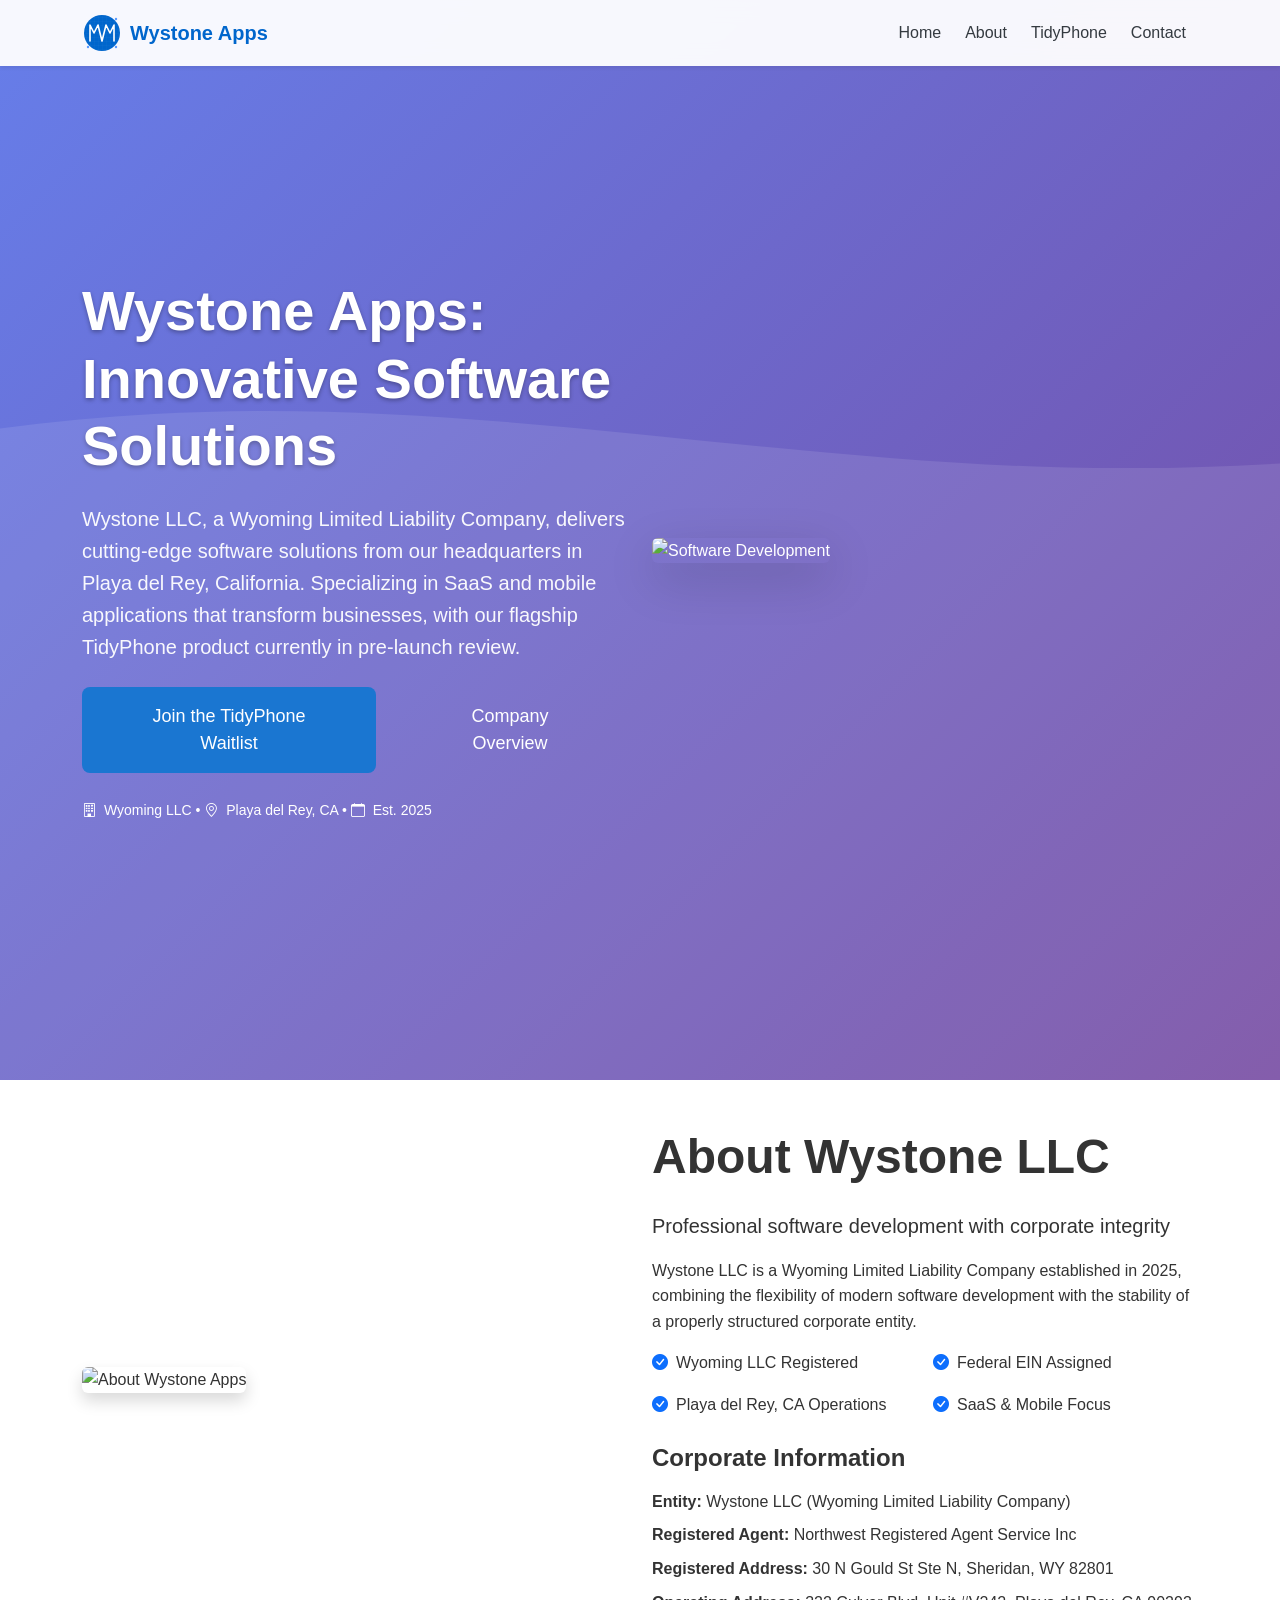
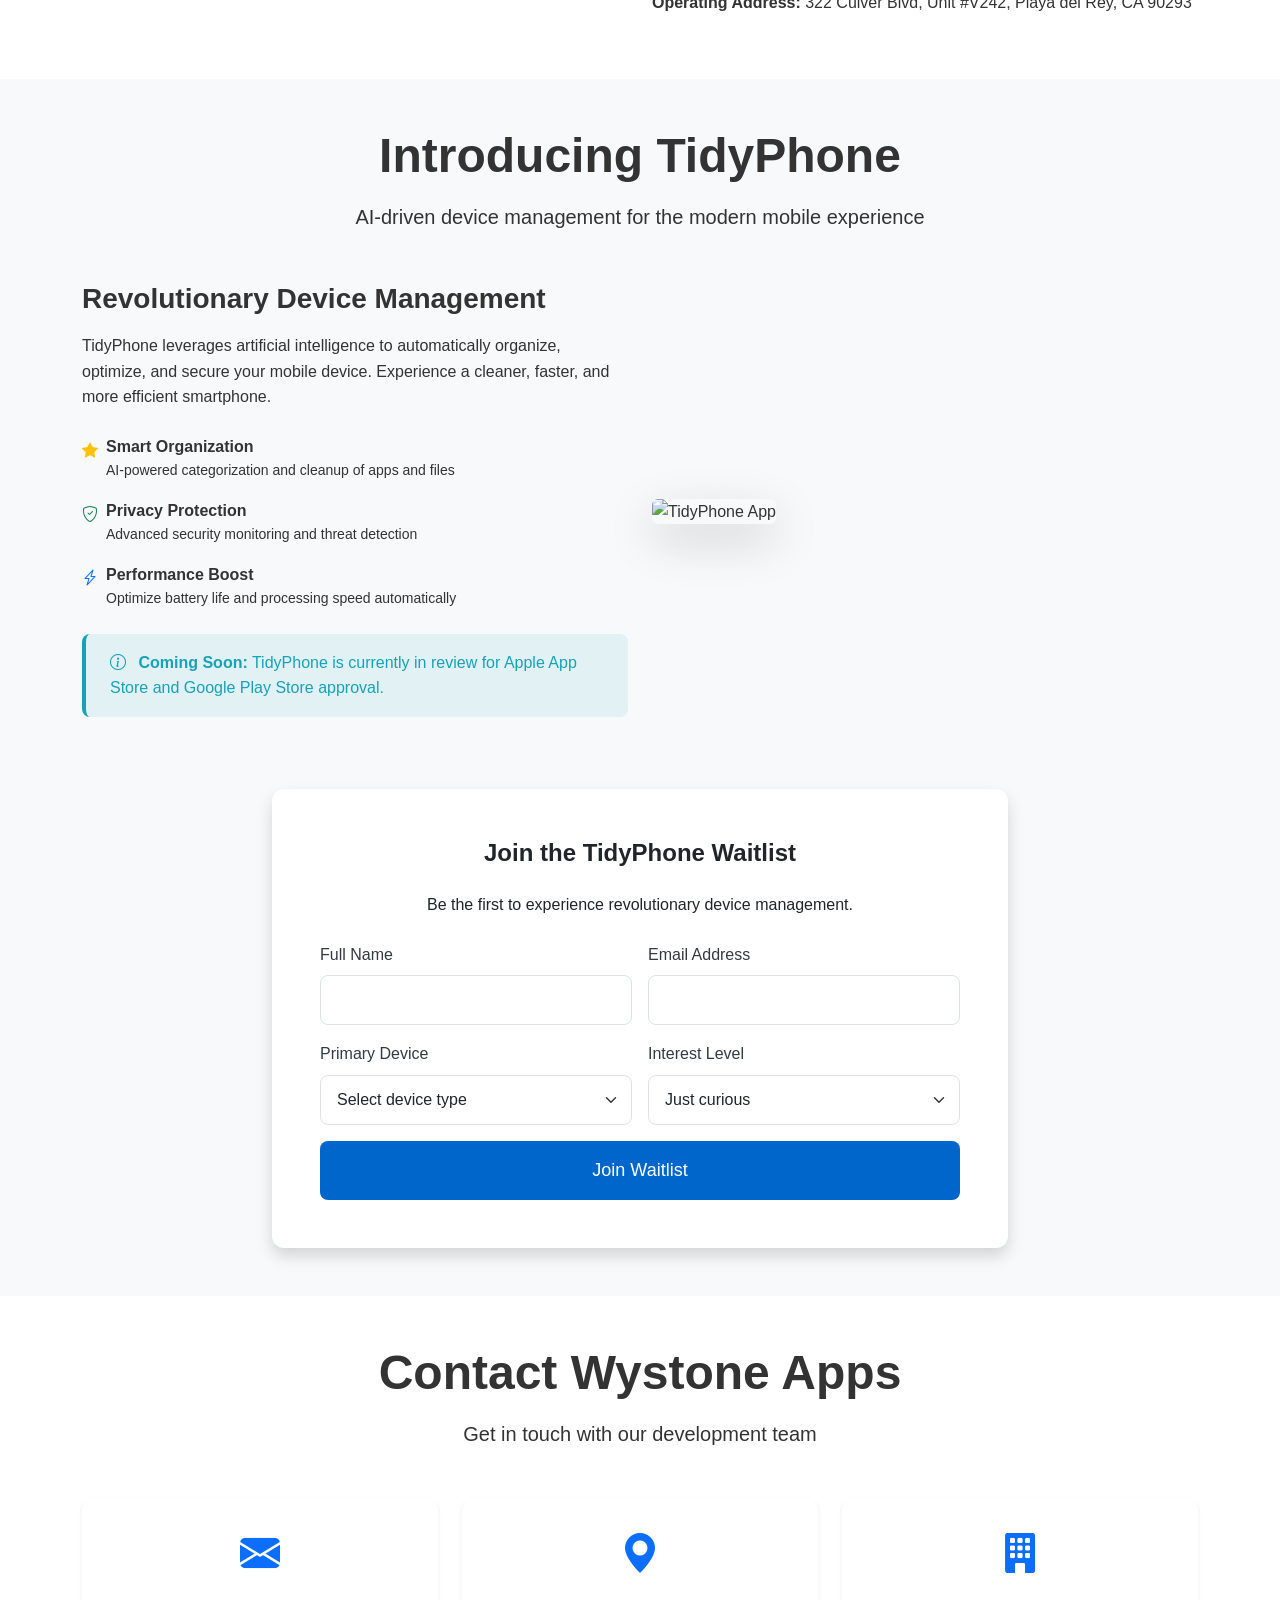
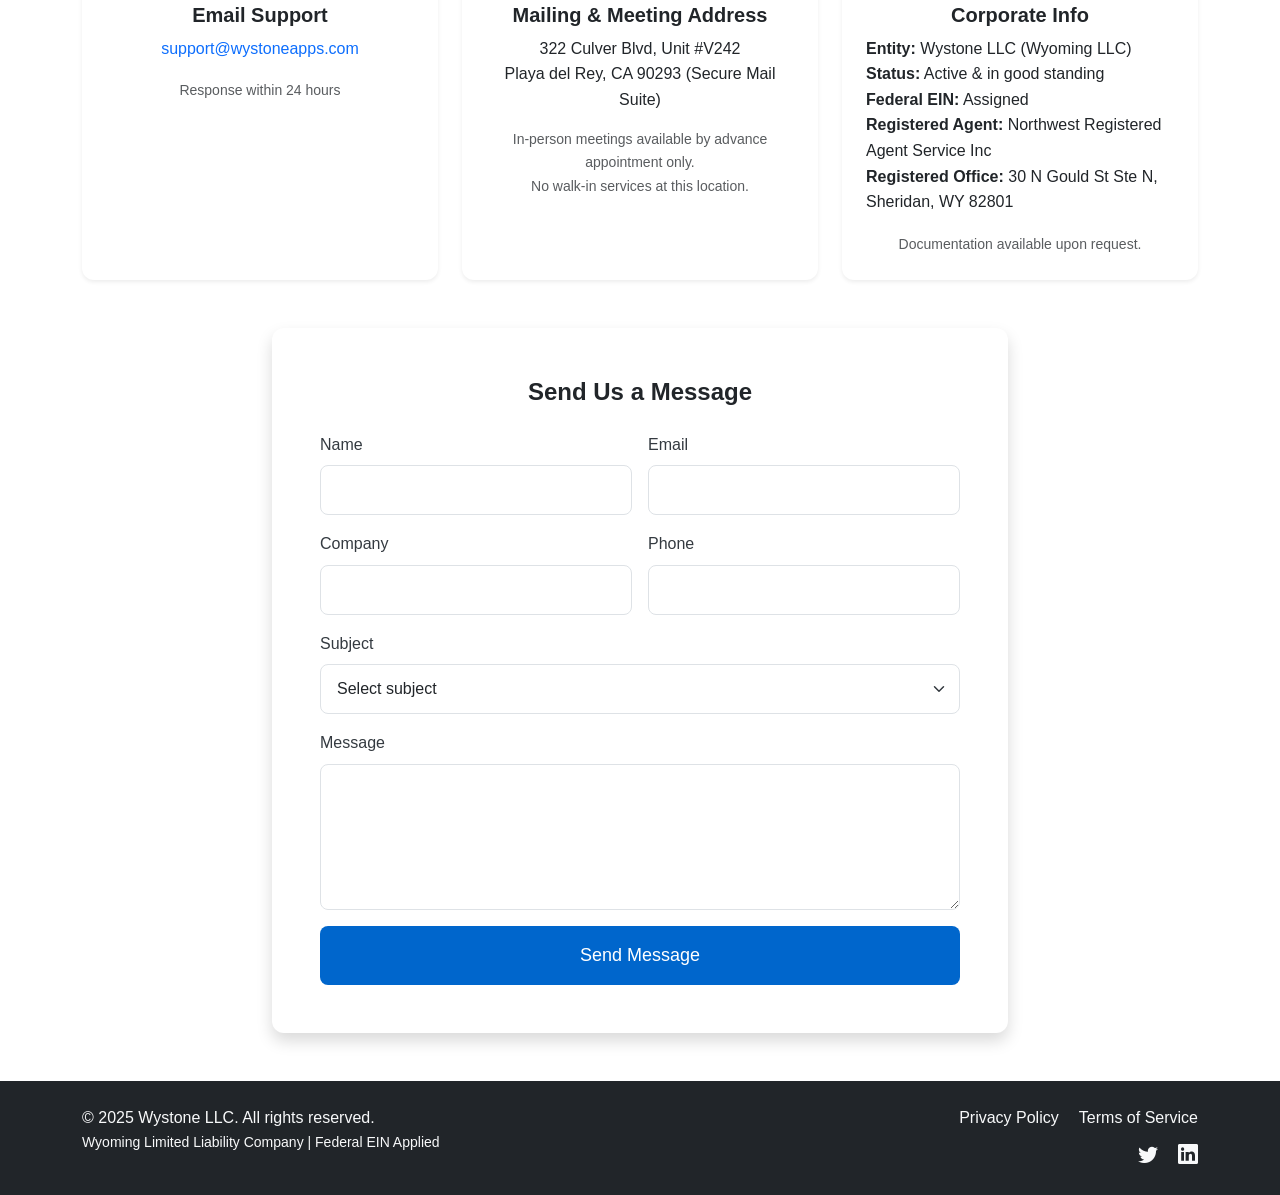
==== index.html @ 1844b66c "Wystone site + Stickly landing page" ====
<!DOCTYPE html>
<html lang="en">
<head>
    <meta charset="UTF-8">
    <meta name="viewport" content="width=device-width, initial-scale=1.0">
    <meta name="description" content="Wystone LLC - Innovative software solutions specializing in SaaS and mobile applications. Based in Playa del Rey, CA.">
    <meta name="keywords" content="app development, software solutions, SaaS, mobile applications, TidyPhone">
    <meta name="author" content="Wystone LLC">
    
    <!-- Open Graph / Facebook -->
    <meta property="og:type" content="website">
    <meta property="og:url" content="https://wystoneapps.com/">
    <meta property="og:title" content="Wystone Apps - Innovative Software Solutions">
    <meta property="og:description" content="Wystone LLC specializes in innovative software solutions, SaaS, and mobile applications.">
    <meta property="og:image" content="https://wystoneapps.com/assets/wystone-logo-icon.svg">

    <!-- Twitter -->
    <meta property="twitter:card" content="summary_large_image">
    <meta property="twitter:url" content="https://wystoneapps.com/">
    <meta property="twitter:title" content="Wystone Apps - Innovative Software Solutions">
    <meta property="twitter:description" content="Wystone LLC specializes in innovative software solutions, SaaS, and mobile applications.">
    <meta property="twitter:image" content="https://wystoneapps.com/assets/wystone-logo-icon.svg">

    <title>Wystone Apps - Innovative Software Solutions</title>
    
    <!-- Bootstrap CSS -->
    <link href="https://cdn.jsdelivr.net/npm/bootstrap@5.3.2/dist/css/bootstrap.min.css" rel="stylesheet">
    <!-- Bootstrap Icons -->
    <link rel="stylesheet" href="https://cdn.jsdelivr.net/npm/bootstrap-icons@1.11.3/font/bootstrap-icons.min.css">
    <!-- Custom CSS -->
    <link rel="stylesheet" href="styles.css">
    
    <!-- Favicon -->
    <link rel="icon" type="image/svg+xml" href="assets/wystone-logo-icon.svg">
</head>
<body>
    <!-- Navigation -->
    <nav class="navbar navbar-expand-lg navbar-light fixed-top">
        <div class="container">
            <a class="navbar-brand d-flex align-items-center" href="#home">
                <img src="assets/wystone-logo-icon.svg" alt="Wystone Apps" width="40" height="40" class="me-2">
                <span class="fw-bold">Wystone Apps</span>
            </a>
            <button class="navbar-toggler" type="button" data-bs-toggle="collapse" data-bs-target="#navbarNav">
                <span class="navbar-toggler-icon"></span>
            </button>
            <div class="collapse navbar-collapse" id="navbarNav">
                <ul class="navbar-nav ms-auto">
                    <li class="nav-item">
                        <a class="nav-link" href="#home">Home</a>
                    </li>
                    <li class="nav-item">
                        <a class="nav-link" href="#about">About</a>
                    </li>
                    <li class="nav-item">
                        <a class="nav-link" href="#tidyphone">TidyPhone</a>
                    </li>
                    <li class="nav-item">
                        <a class="nav-link" href="#contact">Contact</a>
                    </li>
                </ul>
            </div>
        </div>
    </nav>

    <!-- Hero Section -->
    <section id="home" class="hero-section">
        <div class="container">
            <div class="row align-items-center min-vh-100">
                <div class="col-lg-6">
                    <div class="hero-content">
                        <h1 class="display-4 fw-bold mb-4">Wystone Apps: Innovative Software Solutions</h1>
                        <p class="lead mb-4">Wystone LLC, a Wyoming Limited Liability Company, delivers cutting-edge software solutions from our headquarters in Playa del Rey, California. Specializing in SaaS and mobile applications that transform businesses, with our flagship TidyPhone product currently in pre-launch review.</p>
                        <div class="d-flex flex-column flex-sm-row gap-3">
                            <a href="#tidyphone" class="btn btn-primary btn-lg">Join the TidyPhone Waitlist</a>
                            <a href="#about" class="btn btn-outline-light btn-lg">Company Overview</a>
                        </div>
                        <div class="mt-4">
                            <small class="text-light-50">
                                <i class="bi bi-building me-1"></i> Wyoming LLC • 
                                <i class="bi bi-geo-alt me-1"></i> Playa del Rey, CA • 
                                <i class="bi bi-calendar me-1"></i> Est. 2025
                            </small>
                        </div>
                    </div>
                </div>
                <div class="col-lg-6">
                    <div class="hero-image">
                        <img src="https://images.unsplash.com/photo-1551288049-bebda4e38f71?ixlib=rb-4.0.3&ixid=M3wxMjA3fDB8MHxwaG90by1wYWdlfHx8fGVufDB8fHx8fA%3D%3D&auto=format&fit=crop&w=1000&q=80" 
                             alt="Software Development" class="img-fluid rounded shadow-lg">
                    </div>
                </div>
            </div>
        </div>
    </section>

    <!-- About Section -->
    <section id="about" class="py-5">
        <div class="container">
            <div class="row align-items-center">
                <div class="col-lg-6 mb-4 mb-lg-0">
                    <img src="https://images.unsplash.com/photo-1552664730-d307ca884978?ixlib=rb-4.0.3&ixid=M3wxMjA3fDB8MHxwaG90by1wYWdlfHx8fGVufDB8fHx8fA%3D%3D&auto=format&fit=crop&w=1000&q=80" 
                         alt="About Wystone Apps" class="img-fluid rounded shadow">
                </div>
                <div class="col-lg-6">
                    <h2 class="display-5 fw-bold mb-4">About Wystone LLC</h2>
                    <p class="lead">Professional software development with corporate integrity</p>
                    <p class="mb-3">Wystone LLC is a Wyoming Limited Liability Company established in 2025, combining the flexibility of modern software development with the stability of a properly structured corporate entity.</p>
                    
                    <div class="row g-3 mb-4">
                        <div class="col-sm-6">
                            <div class="d-flex align-items-center">
                                <i class="bi bi-check-circle-fill text-primary me-2"></i>
                                <span>Wyoming LLC Registered</span>
                            </div>
                        </div>
                        <div class="col-sm-6">
                            <div class="d-flex align-items-center">
                                <i class="bi bi-check-circle-fill text-primary me-2"></i>
                                <span>Federal EIN Assigned</span>
                            </div>
                        </div>
                        <div class="col-sm-6">
                            <div class="d-flex align-items-center">
                                <i class="bi bi-check-circle-fill text-primary me-2"></i>
                                <span>Playa del Rey, CA Operations</span>
                            </div>
                        </div>
                        <div class="col-sm-6">
                            <div class="d-flex align-items-center">
                                <i class="bi bi-check-circle-fill text-primary me-2"></i>
                                <span>SaaS & Mobile Focus</span>
                            </div>
                        </div>
                    </div>
                    
                    <h4 class="fw-semibold mb-3">Corporate Information</h4>
                    <ul class="list-unstyled">
                        <li class="mb-2"><strong>Entity:</strong> Wystone LLC (Wyoming Limited Liability Company)</li>
                        <li class="mb-2"><strong>Registered Agent:</strong> Northwest Registered Agent Service Inc</li>
                        <li class="mb-2"><strong>Registered Address:</strong> 30 N Gould St Ste N, Sheridan, WY 82801</li>
                        <li class="mb-2"><strong>Operating Address:</strong> 322 Culver Blvd, Unit #V242, Playa del Rey, CA 90293</li>
                    </ul>
                </div>
            </div>
        </div>
    </section>

    <!-- TidyPhone Section -->
    <section id="tidyphone" class="py-5 bg-light">
        <div class="container">
            <div class="text-center mb-5">
                <h2 class="display-5 fw-bold mb-3">Introducing TidyPhone</h2>
                <p class="lead">AI-driven device management for the modern mobile experience</p>
            </div>
            
            <div class="row align-items-center mb-5">
                <div class="col-lg-6 order-lg-2 mb-4 mb-lg-0">
                    <img src="https://images.unsplash.com/photo-1511707171634-5f897ff02aa9?ixlib=rb-4.0.3&ixid=M3wxMjA3fDB8MHxwaG90by1wYWdlfHx8fGVufDB8fHx8fA%3D%3D&auto=format&fit=crop&w=1000&q=80" 
                         alt="TidyPhone App" class="img-fluid rounded shadow-lg">
                </div>
                <div class="col-lg-6 order-lg-1">
                    <h3 class="fw-bold mb-3">Revolutionary Device Management</h3>
                    <p class="mb-4">TidyPhone leverages artificial intelligence to automatically organize, optimize, and secure your mobile device. Experience a cleaner, faster, and more efficient smartphone.</p>
                    
                    <div class="row g-3 mb-4">
                        <div class="col-sm-12">
                            <div class="d-flex align-items-start">
                                <i class="bi bi-star-fill text-warning me-2 mt-1"></i>
                                <div>
                                    <strong>Smart Organization</strong>
                                    <p class="mb-0 small">AI-powered categorization and cleanup of apps and files</p>
                                </div>
                            </div>
                        </div>
                        <div class="col-sm-12">
                            <div class="d-flex align-items-start">
                                <i class="bi bi-shield-check text-success me-2 mt-1"></i>
                                <div>
                                    <strong>Privacy Protection</strong>
                                    <p class="mb-0 small">Advanced security monitoring and threat detection</p>
                                </div>
                            </div>
                        </div>
                        <div class="col-sm-12">
                            <div class="d-flex align-items-start">
                                <i class="bi bi-lightning-charge text-primary me-2 mt-1"></i>
                                <div>
                                    <strong>Performance Boost</strong>
                                    <p class="mb-0 small">Optimize battery life and processing speed automatically</p>
                                </div>
                            </div>
                        </div>
                    </div>
                    
                    <div class="alert alert-info mb-4">
                        <i class="bi bi-info-circle me-2"></i>
                        <strong>Coming Soon:</strong> TidyPhone is currently in review for Apple App Store and Google Play Store approval.
                    </div>
                </div>
            </div>

            <!-- Waitlist Signup -->
            <div class="row justify-content-center">
                <div class="col-lg-8">
                    <div class="card border-0 shadow">
                        <div class="card-body p-5">
                            <h4 class="card-title text-center mb-4">Join the TidyPhone Waitlist</h4>
                            <p class="text-center mb-4">Be the first to experience revolutionary device management.</p>
                            <form id="waitlist-form" action="https://formsubmit.co/ajax/support@wystoneapps.com" method="POST">
                                <input type="hidden" name="_subject" value="TidyPhone Waitlist Submission">
                                <input type="hidden" name="request_type" value="TidyPhone Waitlist">
                                <input type="hidden" name="_template" value="table">
                                <input type="hidden" name="_captcha" value="false">
                                <div class="row g-3">
                                    <div class="col-md-6">
                                        <label for="waitlist-name" class="form-label">Full Name</label>
                                        <input type="text" class="form-control" id="waitlist-name" name="name" required>
                                    </div>
                                    <div class="col-md-6">
                                        <label for="waitlist-email" class="form-label">Email Address</label>
                                        <input type="email" class="form-control" id="waitlist-email" name="email" required>
                                    </div>
                                    <div class="col-md-6">
                                        <label for="waitlist-device" class="form-label">Primary Device</label>
                                        <select class="form-select" id="waitlist-device" name="device">
                                            <option value="">Select device type</option>
                                            <option value="ios">iOS (iPhone/iPad)</option>
                                            <option value="android">Android</option>
                                            <option value="both">Both</option>
                                        </select>
                                    </div>
                                    <div class="col-md-6">
                                        <label for="waitlist-interest" class="form-label">Interest Level</label>
                                        <select class="form-select" id="waitlist-interest" name="interest">
                                            <option value="casual">Just curious</option>
                                            <option value="interested">Very interested</option>
                                            <option value="early-adopter">Early adopter</option>
                                            <option value="enterprise">Enterprise inquiry</option>
                                        </select>
                                    </div>
                                    <div class="col-12">
                                        <button type="submit" class="btn btn-primary btn-lg w-100">Join Waitlist</button>
                                    </div>
                                </div>
                            </form>
                            <div id="waitlist-success" class="alert alert-success mt-3" style="display: none;">
                                <i class="bi bi-check-circle me-2"></i>Thank you for joining our waitlist! We'll keep you updated.
                            </div>
                            <div id="waitlist-error" class="alert alert-danger mt-3" style="display: none;">
                                <i class="bi bi-exclamation-triangle me-2"></i>Something went wrong. Please try again or email support@wystoneapps.com directly.
                            </div>
                        </div>
                    </div>
                </div>
            </div>
        </div>
    </section>

    <!-- Contact Section -->
    <section id="contact" class="py-5">
        <div class="container">
            <div class="text-center mb-5">
                <h2 class="display-5 fw-bold mb-3">Contact Wystone Apps</h2>
                <p class="lead">Get in touch with our development team</p>
            </div>
            
            <div class="row">
                <div class="col-lg-4 mb-4 mb-lg-0">
                    <div class="card h-100 border-0 shadow-sm">
                        <div class="card-body text-center p-4">
                            <div class="text-primary mb-3">
                                <i class="bi bi-envelope-fill fs-1"></i>
                            </div>
                            <h5 class="card-title">Email Support</h5>
                            <p class="card-text">
                                <a href="mailto:support@wystoneapps.com" class="text-decoration-none">support@wystoneapps.com</a>
                            </p>
                            <small class="text-muted">Response within 24 hours</small>
                        </div>
                    </div>
                </div>
                
                <div class="col-lg-4 mb-4 mb-lg-0">
                    <div class="card h-100 border-0 shadow-sm">
                        <div class="card-body text-center p-4">
                            <div class="text-primary mb-3">
                                <i class="bi bi-geo-alt-fill fs-1"></i>
                            </div>
                            <h5 class="card-title">Mailing & Meeting Address</h5>
                            <p class="card-text mb-3">
                                322 Culver Blvd, Unit #V242<br>
                                Playa del Rey, CA 90293 (Secure Mail Suite)
                            </p>
                            <small class="text-muted d-block">In-person meetings available by advance appointment only.</small>
                            <small class="text-muted">No walk-in services at this location.</small>
                        </div>
                    </div>
                </div>
                
                <div class="col-lg-4">
                    <div class="card h-100 border-0 shadow-sm">
                        <div class="card-body text-center p-4">
                            <div class="text-primary mb-3">
                                <i class="bi bi-building-fill fs-1"></i>
                            </div>
                            <h5 class="card-title">Corporate Info</h5>
                            <ul class="list-unstyled text-start mb-3">
                                <li><strong>Entity:</strong> Wystone LLC (Wyoming LLC)</li>
                                <li><strong>Status:</strong> Active & in good standing</li>
                                <li><strong>Federal EIN:</strong> Assigned</li>
                                <li><strong>Registered Agent:</strong> Northwest Registered Agent Service Inc</li>
                                <li><strong>Registered Office:</strong> 30 N Gould St Ste N, Sheridan, WY 82801</li>
                            </ul>
                            <small class="text-muted">Documentation available upon request.</small>
                        </div>
                    </div>
                </div>
            </div>
            
            <!-- Contact Form -->
            <div class="row mt-5">
                <div class="col-lg-8 mx-auto">
                    <div class="card border-0 shadow">
                        <div class="card-body p-5">
                            <h4 class="card-title text-center mb-4">Send Us a Message</h4>
                            <form id="contact-form" action="https://formsubmit.co/ajax/support@wystoneapps.com" method="POST">
                                <input type="hidden" name="_subject" value="New Wystone Apps Contact Inquiry">
                                <input type="hidden" name="request_type" value="General Contact">
                                <input type="hidden" name="_template" value="table">
                                <input type="hidden" name="_captcha" value="false">
                                <div class="row g-3">
                                    <div class="col-md-6">
                                        <label for="contact-name" class="form-label">Name</label>
                                        <input type="text" class="form-control" id="contact-name" name="name" required>
                                    </div>
                                    <div class="col-md-6">
                                        <label for="contact-email" class="form-label">Email</label>
                                        <input type="email" class="form-control" id="contact-email" name="email" required>
                                    </div>
                                    <div class="col-md-6">
                                        <label for="contact-company" class="form-label">Company</label>
                                        <input type="text" class="form-control" id="contact-company" name="company">
                                    </div>
                                    <div class="col-md-6">
                                        <label for="contact-phone" class="form-label">Phone</label>
                                        <input type="tel" class="form-control" id="contact-phone" name="phone">
                                    </div>
                                    <div class="col-12">
                                        <label for="contact-subject" class="form-label">Subject</label>
                                        <select class="form-select" id="contact-subject" name="subject" required>
                                            <option value="">Select subject</option>
                                            <option value="general">General Inquiry</option>
                                            <option value="tidyphone">TidyPhone Information</option>
                                            <option value="partnership">Partnership Opportunity</option>
                                            <option value="enterprise">Enterprise Solutions</option>
                                            <option value="support">Technical Support</option>
                                        </select>
                                    </div>
                                    <div class="col-12">
                                        <label for="contact-message" class="form-label">Message</label>
                                        <textarea class="form-control" id="contact-message" name="message" rows="5" required></textarea>
                                    </div>
                                    <div class="col-12">
                                        <button type="submit" class="btn btn-primary btn-lg w-100">Send Message</button>
                                    </div>
                                </div>
                            </form>
                            <div id="contact-success" class="alert alert-success mt-3" style="display: none;">
                                <i class="bi bi-check-circle me-2"></i>Thank you for your message! We'll get back to you soon.
                            </div>
                            <div id="contact-error" class="alert alert-danger mt-3" style="display: none;">
                                <i class="bi bi-exclamation-triangle me-2"></i>We couldn't submit your message. Please try again or email support@wystoneapps.com.
                            </div>
                        </div>
                    </div>
                </div>
            </div>
        </div>
    </section>

    <!-- Footer -->
    <footer class="bg-dark text-light py-4">
        <div class="container">
            <div class="row">
                <div class="col-md-6 mb-3 mb-md-0">
                    <p class="mb-0">&copy; 2025 Wystone LLC. All rights reserved.</p>
                    <p class="mb-0 small">Wyoming Limited Liability Company | Federal EIN Applied</p>
                </div>
                <div class="col-md-6 text-md-end">
                    <div class="mb-2">
                        <a href="privacy.html" class="text-light text-decoration-none me-3">Privacy Policy</a>
                        <a href="terms.html" class="text-light text-decoration-none">Terms of Service</a>
                    </div>
                    <div>
                        <a href="https://twitter.com/wystoneapps" class="text-light me-3" target="_blank" rel="noopener">
                            <i class="bi bi-twitter fs-5"></i>
                        </a>
                        <a href="https://linkedin.com/company/wystoneapps" class="text-light" target="_blank" rel="noopener">
                            <i class="bi bi-linkedin fs-5"></i>
                        </a>
                    </div>
                </div>
            </div>
        </div>
    </footer>

    <!-- Bootstrap JS Bundle -->
    <script src="https://cdn.jsdelivr.net/npm/bootstrap@5.3.2/dist/js/bootstrap.bundle.min.js"></script>
    <!-- Custom JavaScript -->
    <script src="script.js"></script>
</body>
</html>
---- styles.css ----
/* Wystone Apps - Custom Styles */

:root {
    --primary-color: #0066cc;
    --primary-dark: #0052a3;
    --primary-light: #3385ff;
    --secondary-color: #6c757d;
    --success-color: #28a745;
    --info-color: #17a2b8;
    --warning-color: #ffc107;
    --danger-color: #dc3545;
    --light-color: #f8f9fa;
    --dark-color: #343a40;
    --text-muted: #6c757d;
    --border-color: #dee2e6;
    --shadow-sm: 0 0.125rem 0.25rem rgba(0, 0, 0, 0.075);
    --shadow: 0 0.5rem 1rem rgba(0, 0, 0, 0.15);
    --shadow-lg: 0 1rem 3rem rgba(0, 0, 0, 0.175);
}

/* Body and Typography */
body {
    font-family: -apple-system, BlinkMacSystemFont, 'Segoe UI', Roboto, 'Helvetica Neue', Arial, sans-serif;
    line-height: 1.6;
    color: #333;
    scroll-behavior: smooth;
}

h1, h2, h3, h4, h5, h6 {
    font-weight: 600;
    line-height: 1.3;
}

/* Navigation */
.navbar {
    background-color: rgba(255, 255, 255, 0.95);
    backdrop-filter: blur(10px);
    box-shadow: var(--shadow-sm);
    transition: all 0.3s ease;
    z-index: 1050;
}

.navbar-brand {
    font-size: 1.25rem;
    color: var(--primary-color) !important;
    font-weight: 700;
}

.navbar-brand img {
    transition: transform 0.3s ease;
}

.navbar-brand:hover img {
    transform: scale(1.1);
}

.navbar-nav .nav-link {
    font-weight: 500;
    color: var(--dark-color) !important;
    padding: 0.5rem 1rem;
    transition: color 0.3s ease;
    border-radius: 0.375rem;
    margin: 0 0.25rem;
}

.navbar-nav .nav-link:hover {
    color: var(--primary-color) !important;
    background-color: rgba(0, 102, 204, 0.1);
}

.navbar-toggler {
    border: none;
    padding: 0.25rem 0.5rem;
}

.navbar-toggler:focus {
    box-shadow: 0 0 0 0.25rem rgba(0, 102, 204, 0.25);
}

/* Hero Section */
.hero-section {
    background: linear-gradient(135deg, #667eea 0%, #764ba2 100%);
    color: white;
    padding-top: 100px;
    position: relative;
    overflow: hidden;
}

.hero-section::before {
    content: '';
    position: absolute;
    top: 0;
    left: 0;
    right: 0;
    bottom: 0;
    background: url('data:image/svg+xml,<svg xmlns="http://www.w3.org/2000/svg" viewBox="0 0 1440 320"><path fill="%23ffffff" fill-opacity="0.1" d="M0,96L48,112C96,128,192,160,288,160C384,160,480,128,576,122.7C672,117,768,139,864,138.7C960,139,1056,117,1152,112C1248,107,1344,117,1392,122.7L1440,128L1440,320L1392,320C1344,320,1248,320,1152,320C1056,320,960,320,864,320C768,320,672,320,576,320C480,320,384,320,288,320C192,320,96,320,48,320L0,320Z"></path></svg>') no-repeat bottom;
    background-size: cover;
}

.hero-content h1 {
    font-weight: 700;
    margin-bottom: 1.5rem;
    text-shadow: 0 2px 4px rgba(0, 0, 0, 0.3);
}

.hero-content .lead {
    font-size: 1.25rem;
    margin-bottom: 2rem;
    opacity: 0.95;
}

.hero-image img {
    border-radius: 1rem;
    box-shadow: var(--shadow-lg);
    transform: translateY(0);
    transition: transform 0.3s ease;
}

.hero-image:hover img {
    transform: translateY(-10px);
}

/* Buttons */
.btn {
    font-weight: 500;
    padding: 0.75rem 2rem;
    border-radius: 0.5rem;
    transition: all 0.3s ease;
    border: none;
    text-decoration: none;
    display: inline-block;
    cursor: pointer;
}

.btn-primary {
    background-color: var(--primary-color);
    border-color: var(--primary-color);
}

.btn-primary:hover {
    background-color: var(--primary-dark);
    border-color: var(--primary-dark);
    transform: translateY(-2px);
    box-shadow: var(--shadow);
}

.btn-outline-light {
    border-color: rgba(255, 255, 255, 0.7);
    color: white;
}

.btn-outline-light:hover {
    background-color: rgba(255, 255, 255, 0.2);
    border-color: white;
    color: white;
    transform: translateY(-2px);
}

.btn-lg {
    padding: 1rem 2.5rem;
    font-size: 1.125rem;
}

/* Section Styling */
section {
    padding: 5rem 0;
}

section.py-5 {
    padding: 5rem 0;
}

.bg-light {
    background-color: var(--light-color) !important;
}

/* Cards */
.card {
    border: none;
    border-radius: 0.75rem;
    transition: all 0.3s ease;
    overflow: hidden;
}

.card:hover {
    transform: translateY(-5px);
    box-shadow: var(--shadow-lg);
}

.card-body {
    padding: 2rem;
}

/* Feature Icons */
.feature-icon {
    width: 4rem;
    height: 4rem;
    background: linear-gradient(135deg, var(--primary-color), var(--primary-light));
    border-radius: 50%;
    display: flex;
    align-items: center;
    justify-content: center;
    color: white;
    font-size: 1.5rem;
    margin-bottom: 1.5rem;
    transition: transform 0.3s ease;
}

.feature-icon:hover {
    transform: scale(1.1);
}

/* Check Items */
.bi-check-circle-fill {
    color: var(--success-color);
}

/* Forms */
.form-control,
.form-select {
    border: 1px solid var(--border-color);
    border-radius: 0.5rem;
    padding: 0.75rem 1rem;
    font-size: 1rem;
    transition: all 0.3s ease;
}

.form-control:focus,
.form-select:focus {
    border-color: var(--primary-color);
    box-shadow: 0 0 0 0.25rem rgba(0, 102, 204, 0.25);
    outline: none;
}

.form-label {
    font-weight: 500;
    margin-bottom: 0.5rem;
    color: var(--dark-color);
}

/* Alerts */
.alert {
    border: none;
    border-radius: 0.5rem;
    padding: 1rem 1.5rem;
    margin-bottom: 1rem;
}

.alert-success {
    background-color: rgba(40, 167, 69, 0.1);
    color: var(--success-color);
    border-left: 4px solid var(--success-color);
}

.alert-info {
    background-color: rgba(23, 162, 184, 0.1);
    color: var(--info-color);
    border-left: 4px solid var(--info-color);
}

.alert-warning {
    background-color: rgba(255, 193, 7, 0.1);
    color: var(--warning-color);
    border-left: 4px solid var(--warning-color);
}

.alert-danger {
    background-color: rgba(220, 53, 69, 0.1);
    color: var(--danger-color);
    border-left: 4px solid var(--danger-color);
}

/* Footer */
footer {
    background-color: var(--dark-color) !important;
    color: white;
}

footer a {
    color: rgba(255, 255, 255, 0.8);
    text-decoration: none;
    transition: color 0.3s ease;
}

footer a:hover {
    color: white;
}

/* Social Media Icons */
.bi-twitter,
.bi-linkedin {
    transition: transform 0.3s ease;
}

.bi-twitter:hover,
.bi-linkedin:hover {
    transform: scale(1.2);
}

/* Responsive Design */
@media (max-width: 768px) {
    .hero-section {
        padding-top: 120px;
        text-align: center;
    }
    
    .hero-content h1 {
        font-size: 2.5rem;
    }
    
    .hero-content .lead {
        font-size: 1.1rem;
    }
    
    .d-flex.flex-column.flex-sm-row {
        flex-direction: column !important;
    }
    
    section {
        padding: 3rem 0;
    }
    
    .card-body {
        padding: 1.5rem;
    }
}

@media (max-width: 576px) {
    .hero-content h1 {
        font-size: 2rem;
    }
    
    .display-4 {
        font-size: 2.5rem;
    }
    
    .display-5 {
        font-size: 2rem;
    }
    
    .btn-lg {
        padding: 0.75rem 1.5rem;
        font-size: 1rem;
    }
    
    .navbar-brand {
        font-size: 1.1rem;
    }
}

/* Animations */
@keyframes fadeInUp {
    from {
        opacity: 0;
        transform: translateY(30px);
    }
    to {
        opacity: 1;
        transform: translateY(0);
    }
}

.fade-in-up {
    animation: fadeInUp 0.6s ease-out;
}

/* Scroll to top button */
.scroll-top {
    position: fixed;
    bottom: 2rem;
    right: 2rem;
    background: var(--primary-color);
    color: white;
    width: 3rem;
    height: 3rem;
    border-radius: 50%;
    display: flex;
    align-items: center;
    justify-content: center;
    cursor: pointer;
    opacity: 0;
    visibility: hidden;
    transition: all 0.3s ease;
    z-index: 1000;
    box-shadow: var(--shadow);
}

.scroll-top:hover {
    background: var(--primary-dark);
    transform: scale(1.1);
}

.scroll-top.show {
    opacity: 1;
    visibility: visible;
}

/* Loading spinner */
.spinner {
    display: inline-block;
    width: 20px;
    height: 20px;
    border: 3px solid rgba(255, 255, 255, 0.3);
    border-radius: 50%;
    border-top-color: white;
    animation: spin 1s ease-in-out infinite;
}

@keyframes spin {
    to { transform: rotate(360deg); }
}
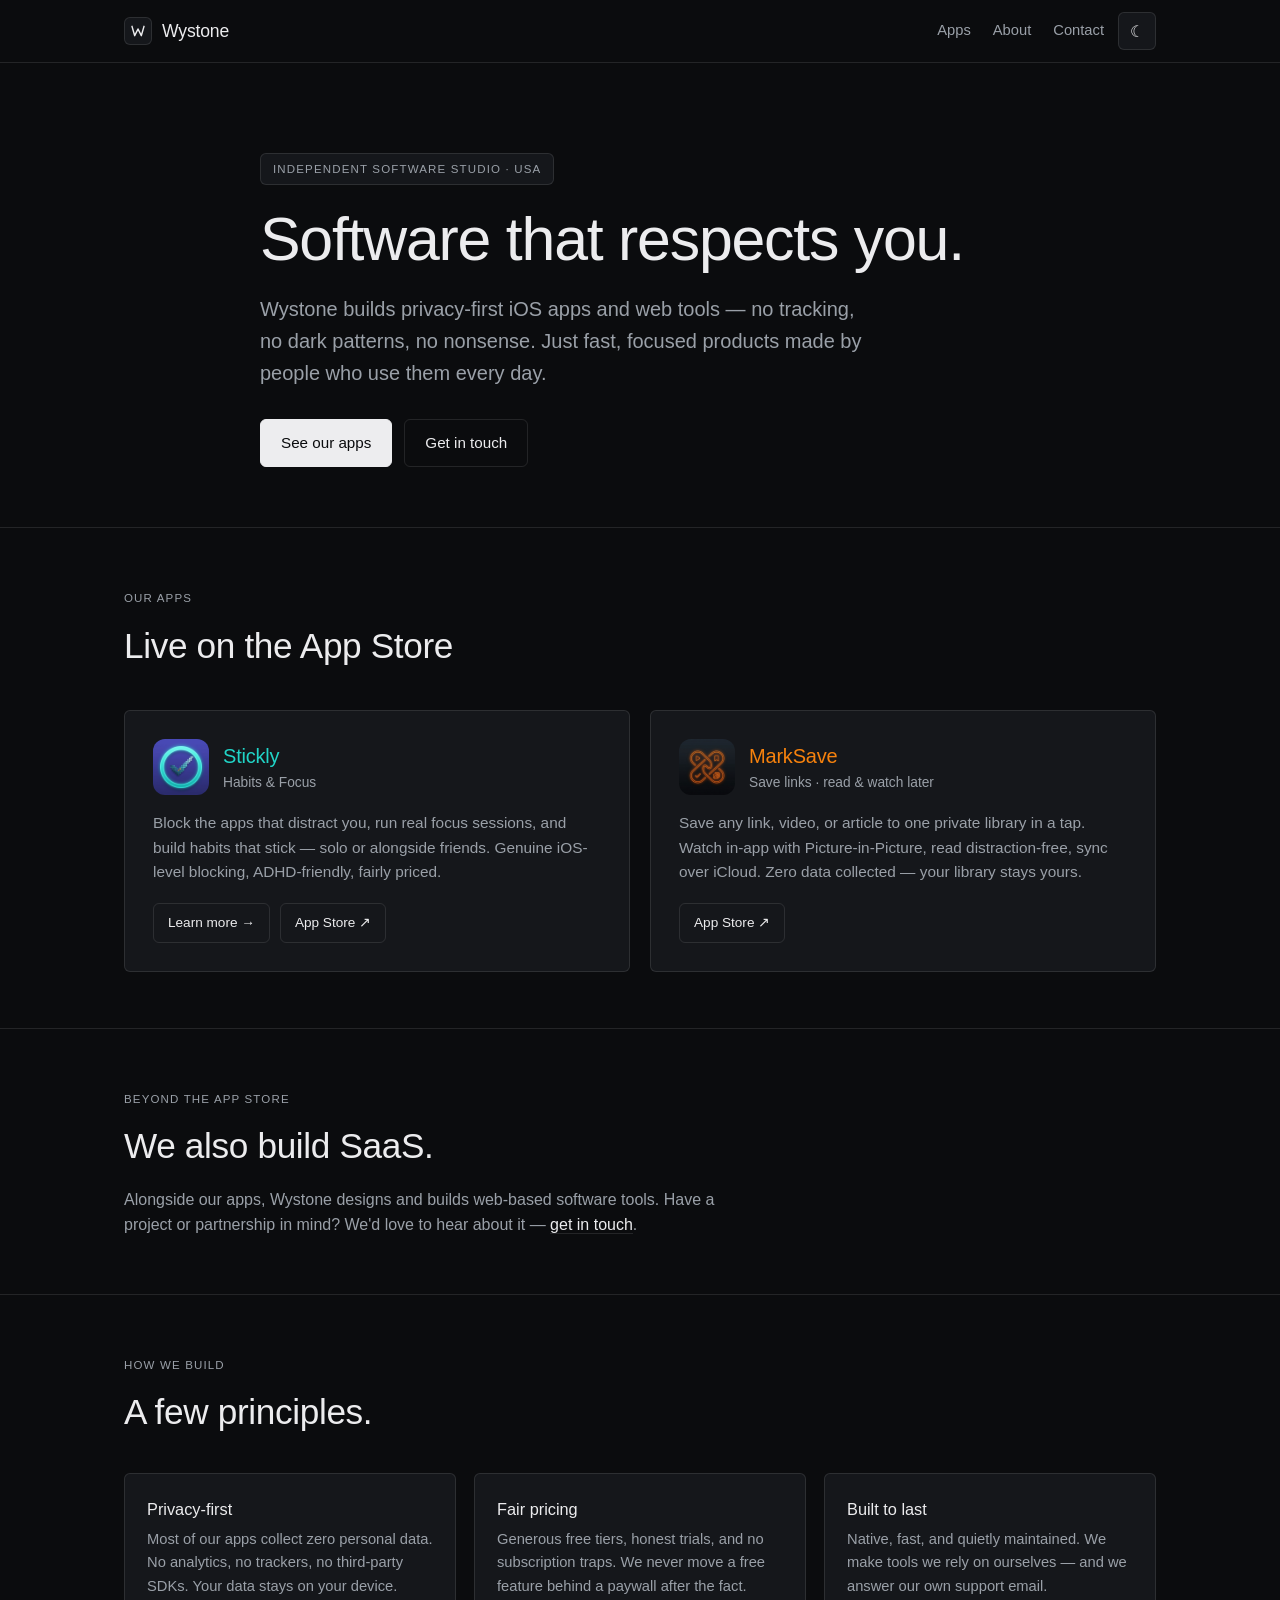
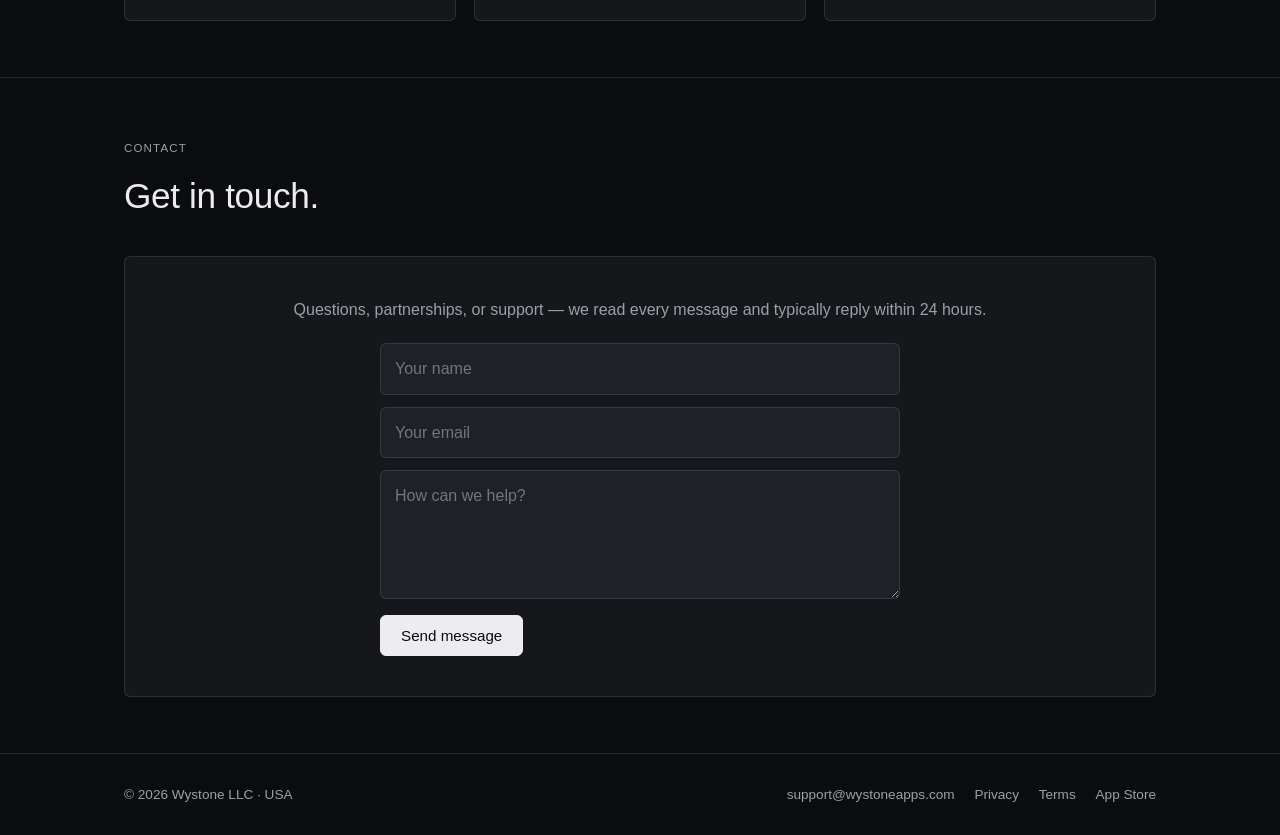
==== commit 4b654f9b: "Homepage redesign, app showcase, trimmed legal pages, contact form" ====
--- a/index.html
+++ b/index.html
@@ -1,413 +1,229 @@
 <!DOCTYPE html>
-<html lang="en">
+<html lang="en" data-theme="dark">
 <head>
-    <meta charset="UTF-8">
-    <meta name="viewport" content="width=device-width, initial-scale=1.0">
-    <meta name="description" content="Wystone LLC - Innovative software solutions specializing in SaaS and mobile applications. Based in Playa del Rey, CA.">
-    <meta name="keywords" content="app development, software solutions, SaaS, mobile applications, TidyPhone">
-    <meta name="author" content="Wystone LLC">
-    
-    <!-- Open Graph / Facebook -->
-    <meta property="og:type" content="website">
-    <meta property="og:url" content="https://wystoneapps.com/">
-    <meta property="og:title" content="Wystone Apps - Innovative Software Solutions">
-    <meta property="og:description" content="Wystone LLC specializes in innovative software solutions, SaaS, and mobile applications.">
-    <meta property="og:image" content="https://wystoneapps.com/assets/wystone-logo-icon.svg">
-
-    <!-- Twitter -->
-    <meta property="twitter:card" content="summary_large_image">
-    <meta property="twitter:url" content="https://wystoneapps.com/">
-    <meta property="twitter:title" content="Wystone Apps - Innovative Software Solutions">
-    <meta property="twitter:description" content="Wystone LLC specializes in innovative software solutions, SaaS, and mobile applications.">
-    <meta property="twitter:image" content="https://wystoneapps.com/assets/wystone-logo-icon.svg">
-
-    <title>Wystone Apps - Innovative Software Solutions</title>
-    
-    <!-- Bootstrap CSS -->
-    <link href="https://cdn.jsdelivr.net/npm/bootstrap@5.3.2/dist/css/bootstrap.min.css" rel="stylesheet">
-    <!-- Bootstrap Icons -->
-    <link rel="stylesheet" href="https://cdn.jsdelivr.net/npm/bootstrap-icons@1.11.3/font/bootstrap-icons.min.css">
-    <!-- Custom CSS -->
-    <link rel="stylesheet" href="styles.css">
-    
-    <!-- Favicon -->
-    <link rel="icon" type="image/svg+xml" href="assets/wystone-logo-icon.svg">
+<meta charset="UTF-8">
+<meta name="viewport" content="width=device-width, initial-scale=1.0">
+<title>Wystone — privacy-first iOS apps & software</title>
+<meta name="description" content="Wystone is an independent software studio building privacy-first iOS apps and web tools — no tracking, no dark patterns, fair pricing. Makers of Stickly and MarkSave.">
+<meta name="author" content="Wystone LLC">
+<link rel="canonical" href="https://wystoneapps.com/">
+
+<meta property="og:type" content="website">
+<meta property="og:url" content="https://wystoneapps.com/">
+<meta property="og:title" content="Wystone — privacy-first iOS apps & software">
+<meta property="og:description" content="An independent studio building calm, private software. Makers of Stickly and MarkSave.">
+
+<link rel="icon" type="image/png" href="stickly/assets/stickly-icon.png">
+
+<script>
+  (function () { try { var t = localStorage.getItem('wystone-theme'); if (t==='light'||t==='dark') document.documentElement.setAttribute('data-theme', t); } catch(e){} })();
+</script>
+
+<script type="application/ld+json">
+{ "@context":"https://schema.org","@type":"Organization","name":"Wystone LLC","url":"https://wystoneapps.com/","email":"support@wystoneapps.com","description":"Independent software studio building privacy-first iOS apps and web tools." }
+</script>
+
+<style>
+  :root, [data-theme="dark"]{
+    --bg:#0B0C0E; --surface:#15171B; --surface-2:#1E2127;
+    --stroke:rgba(255,255,255,0.10); --text:#ECECEE; --muted:#9AA0A8;
+    --btn:#EDEDEF; --btn-text:#0B0C0E; --teal:#21D4C7; --orange:#F7820D; --shadow:rgba(0,0,0,0.45);
+  }
+  [data-theme="light"]{
+    --bg:#FAFAF7; --surface:#FFFFFF; --surface-2:#F1F0EA;
+    --stroke:rgba(0,0,0,0.12); --text:#16181C; --muted:#5C636C;
+    --btn:#16181C; --btn-text:#FFFFFF; --teal:#0E8E84; --orange:#C9690A; --shadow:rgba(0,0,0,0.10);
+  }
+  *{box-sizing:border-box;margin:0;padding:0}
+  html{scroll-behavior:smooth}
+  body{font-family:-apple-system,BlinkMacSystemFont,"SF Pro Display","SF Pro Text","Helvetica Neue",sans-serif;font-weight:300;background:var(--bg);color:var(--text);line-height:1.6;-webkit-font-smoothing:antialiased;overflow-x:hidden;transition:background .25s,color .25s}
+  a{color:inherit;text-decoration:none}
+  strong{font-weight:500}
+  .wrap{max-width:1080px;margin:0 auto;padding:0 24px}
+  section{position:relative}
+
+  .btn{display:inline-flex;align-items:center;gap:8px;font-weight:500;font-size:.95rem;padding:11px 20px;border-radius:6px;border:1px solid transparent;cursor:pointer;transition:transform .15s,opacity .2s}
+  .btn-primary{background:var(--btn);color:var(--btn-text);border-color:var(--btn)}
+  .btn-primary:hover{transform:translateY(-1px);opacity:.9}
+  .btn-ghost{background:transparent;border:1px solid var(--stroke);color:var(--text)}
+  .btn-ghost:hover{border-color:var(--text)}
+
+  nav{position:sticky;top:0;z-index:50;background:var(--bg);border-bottom:1px solid var(--stroke)}
+  .nav-in{display:flex;align-items:center;gap:14px;height:62px}
+  .brand{display:flex;align-items:center;gap:10px;font-weight:500;font-size:1.1rem;letter-spacing:-.01em}
+  .mark{width:28px;height:28px;border-radius:6px;border:1px solid var(--stroke);display:grid;place-items:center;background:var(--surface)}
+  .mark svg{width:16px;height:16px}
+  .nav-links{display:flex;gap:22px;margin-left:auto;font-size:.92rem}
+  .nav-links a{color:var(--muted);transition:color .2s}
+  .nav-links a:hover{color:var(--text)}
+  .theme-toggle{width:38px;height:38px;border-radius:6px;background:var(--surface);border:1px solid var(--stroke);display:grid;place-items:center;cursor:pointer;color:var(--text);font-size:16px}
+  .theme-toggle:hover{border-color:var(--text)}
+  [data-theme="dark"] .theme-toggle .sun{display:none}
+  [data-theme="light"] .theme-toggle .moon{display:none}
+
+  .hero{padding:90px 0 60px;max-width:760px}
+  .eyebrow{display:inline-block;font-size:.72rem;letter-spacing:.1em;text-transform:uppercase;color:var(--muted);border:1px solid var(--stroke);background:var(--surface);padding:6px 12px;border-radius:6px;margin-bottom:22px;font-weight:400}
+  h1{font-size:clamp(2.4rem,6vw,3.8rem);font-weight:300;line-height:1.08;letter-spacing:-.02em}
+  .hero p{margin-top:20px;font-size:clamp(1.05rem,2.2vw,1.25rem);color:var(--muted);max-width:620px}
+  .hero-cta{margin-top:30px;display:flex;gap:12px;flex-wrap:wrap}
+
+  .section-pad{padding:56px 0;border-top:1px solid var(--stroke)}
+  .kicker{font-size:.72rem;letter-spacing:.1em;text-transform:uppercase;color:var(--muted);font-weight:400}
+  h2{font-size:clamp(1.6rem,3.4vw,2.2rem);font-weight:300;letter-spacing:-.01em;margin-top:8px}
+  .section-pad > .wrap > p.lead{color:var(--muted);max-width:640px;margin-top:12px}
+
+  .apps{display:grid;grid-template-columns:1fr 1fr;gap:20px;margin-top:36px}
+  .app{background:var(--surface);border:1px solid var(--stroke);border-radius:6px;padding:28px;display:flex;flex-direction:column}
+  .app-head{display:flex;align-items:center;gap:14px;margin-bottom:16px}
+  .app-head img{width:56px;height:56px;border-radius:12px;display:block}
+  .app-name{font-size:1.25rem;font-weight:500;letter-spacing:-.01em}
+  .app-tag{font-size:.86rem;color:var(--muted)}
+  .app p{color:var(--muted);font-size:.96rem;flex:1}
+  .app-accent-teal .app-name{color:var(--teal)}
+  .app-accent-orange .app-name{color:var(--orange)}
+  .app-links{display:flex;gap:10px;flex-wrap:wrap;margin-top:18px}
+  .chip{font-size:.85rem;font-weight:400;color:var(--text);border:1px solid var(--stroke);border-radius:6px;padding:8px 14px;transition:border-color .2s}
+  .chip:hover{border-color:var(--text)}
+
+  .three{display:grid;grid-template-columns:repeat(3,1fr);gap:18px;margin-top:32px}
+  .val{background:var(--surface);border:1px solid var(--stroke);border-radius:6px;padding:22px}
+  .val h3{font-size:1.02rem;font-weight:500;margin-bottom:6px}
+  .val p{color:var(--muted);font-size:.92rem}
+
+  .contact{background:var(--surface);border:1px solid var(--stroke);border-radius:6px;padding:40px 28px;text-align:center;margin-top:32px}
+  .contact .email{font-size:1.15rem;font-weight:500;margin:12px 0 18px;display:inline-block}
+  .cform{display:flex;flex-direction:column;gap:12px;max-width:520px;margin:0 auto;text-align:left}
+  .cform input,.cform textarea{width:100%;background:var(--surface-2);border:1px solid var(--stroke);border-radius:6px;padding:12px 14px;color:var(--text);font:inherit;font-weight:300}
+  .cform input:focus,.cform textarea:focus{outline:none;border-color:var(--text)}
+  .cform textarea{resize:vertical}
+  .cform button{margin-top:4px;align-self:flex-start}
+
+  footer{border-top:1px solid var(--stroke);padding:30px 0;color:var(--muted);font-size:.85rem}
+  .foot{display:flex;justify-content:space-between;align-items:center;flex-wrap:wrap;gap:12px}
+  .foot a{color:var(--muted);margin-left:16px}
+  .foot a:hover{color:var(--text)}
+
+  @media(max-width:780px){ .nav-links{display:none} .apps,.three{grid-template-columns:1fr} .foot{flex-direction:column;text-align:center} .foot a{margin:0 8px} }
+</style>
 </head>
 <body>
-    <!-- Navigation -->
-    <nav class="navbar navbar-expand-lg navbar-light fixed-top">
-        <div class="container">
-            <a class="navbar-brand d-flex align-items-center" href="#home">
-                <img src="assets/wystone-logo-icon.svg" alt="Wystone Apps" width="40" height="40" class="me-2">
-                <span class="fw-bold">Wystone Apps</span>
-            </a>
-            <button class="navbar-toggler" type="button" data-bs-toggle="collapse" data-bs-target="#navbarNav">
-                <span class="navbar-toggler-icon"></span>
-            </button>
-            <div class="collapse navbar-collapse" id="navbarNav">
-                <ul class="navbar-nav ms-auto">
-                    <li class="nav-item">
-                        <a class="nav-link" href="#home">Home</a>
-                    </li>
-                    <li class="nav-item">
-                        <a class="nav-link" href="#about">About</a>
-                    </li>
-                    <li class="nav-item">
-                        <a class="nav-link" href="#tidyphone">TidyPhone</a>
-                    </li>
-                    <li class="nav-item">
-                        <a class="nav-link" href="#contact">Contact</a>
-                    </li>
-                </ul>
-            </div>
-        </div>
-    </nav>
-
-    <!-- Hero Section -->
-    <section id="home" class="hero-section">
-        <div class="container">
-            <div class="row align-items-center min-vh-100">
-                <div class="col-lg-6">
-                    <div class="hero-content">
-                        <h1 class="display-4 fw-bold mb-4">Wystone Apps: Innovative Software Solutions</h1>
-                        <p class="lead mb-4">Wystone LLC, a Wyoming Limited Liability Company, delivers cutting-edge software solutions from our headquarters in Playa del Rey, California. Specializing in SaaS and mobile applications that transform businesses, with our flagship TidyPhone product currently in pre-launch review.</p>
-                        <div class="d-flex flex-column flex-sm-row gap-3">
-                            <a href="#tidyphone" class="btn btn-primary btn-lg">Join the TidyPhone Waitlist</a>
-                            <a href="#about" class="btn btn-outline-light btn-lg">Company Overview</a>
-                        </div>
-                        <div class="mt-4">
-                            <small class="text-light-50">
-                                <i class="bi bi-building me-1"></i> Wyoming LLC • 
-                                <i class="bi bi-geo-alt me-1"></i> Playa del Rey, CA • 
-                                <i class="bi bi-calendar me-1"></i> Est. 2025
-                            </small>
-                        </div>
-                    </div>
-                </div>
-                <div class="col-lg-6">
-                    <div class="hero-image">
-                        <img src="https://images.unsplash.com/photo-1551288049-bebda4e38f71?ixlib=rb-4.0.3&ixid=M3wxMjA3fDB8MHxwaG90by1wYWdlfHx8fGVufDB8fHx8fA%3D%3D&auto=format&fit=crop&w=1000&q=80" 
-                             alt="Software Development" class="img-fluid rounded shadow-lg">
-                    </div>
-                </div>
-            </div>
-        </div>
-    </section>
-
-    <!-- About Section -->
-    <section id="about" class="py-5">
-        <div class="container">
-            <div class="row align-items-center">
-                <div class="col-lg-6 mb-4 mb-lg-0">
-                    <img src="https://images.unsplash.com/photo-1552664730-d307ca884978?ixlib=rb-4.0.3&ixid=M3wxMjA3fDB8MHxwaG90by1wYWdlfHx8fGVufDB8fHx8fA%3D%3D&auto=format&fit=crop&w=1000&q=80" 
-                         alt="About Wystone Apps" class="img-fluid rounded shadow">
-                </div>
-                <div class="col-lg-6">
-                    <h2 class="display-5 fw-bold mb-4">About Wystone LLC</h2>
-                    <p class="lead">Professional software development with corporate integrity</p>
-                    <p class="mb-3">Wystone LLC is a Wyoming Limited Liability Company established in 2025, combining the flexibility of modern software development with the stability of a properly structured corporate entity.</p>
-                    
-                    <div class="row g-3 mb-4">
-                        <div class="col-sm-6">
-                            <div class="d-flex align-items-center">
-                                <i class="bi bi-check-circle-fill text-primary me-2"></i>
-                                <span>Wyoming LLC Registered</span>
-                            </div>
-                        </div>
-                        <div class="col-sm-6">
-                            <div class="d-flex align-items-center">
-                                <i class="bi bi-check-circle-fill text-primary me-2"></i>
-                                <span>Federal EIN Assigned</span>
-                            </div>
-                        </div>
-                        <div class="col-sm-6">
-                            <div class="d-flex align-items-center">
-                                <i class="bi bi-check-circle-fill text-primary me-2"></i>
-                                <span>Playa del Rey, CA Operations</span>
-                            </div>
-                        </div>
-                        <div class="col-sm-6">
-                            <div class="d-flex align-items-center">
-                                <i class="bi bi-check-circle-fill text-primary me-2"></i>
-                                <span>SaaS & Mobile Focus</span>
-                            </div>
-                        </div>
-                    </div>
-                    
-                    <h4 class="fw-semibold mb-3">Corporate Information</h4>
-                    <ul class="list-unstyled">
-                        <li class="mb-2"><strong>Entity:</strong> Wystone LLC (Wyoming Limited Liability Company)</li>
-                        <li class="mb-2"><strong>Registered Agent:</strong> Northwest Registered Agent Service Inc</li>
-                        <li class="mb-2"><strong>Registered Address:</strong> 30 N Gould St Ste N, Sheridan, WY 82801</li>
-                        <li class="mb-2"><strong>Operating Address:</strong> 322 Culver Blvd, Unit #V242, Playa del Rey, CA 90293</li>
-                    </ul>
-                </div>
-            </div>
-        </div>
-    </section>
-
-    <!-- TidyPhone Section -->
-    <section id="tidyphone" class="py-5 bg-light">
-        <div class="container">
-            <div class="text-center mb-5">
-                <h2 class="display-5 fw-bold mb-3">Introducing TidyPhone</h2>
-                <p class="lead">AI-driven device management for the modern mobile experience</p>
-            </div>
-            
-            <div class="row align-items-center mb-5">
-                <div class="col-lg-6 order-lg-2 mb-4 mb-lg-0">
-                    <img src="https://images.unsplash.com/photo-1511707171634-5f897ff02aa9?ixlib=rb-4.0.3&ixid=M3wxMjA3fDB8MHxwaG90by1wYWdlfHx8fGVufDB8fHx8fA%3D%3D&auto=format&fit=crop&w=1000&q=80" 
-                         alt="TidyPhone App" class="img-fluid rounded shadow-lg">
-                </div>
-                <div class="col-lg-6 order-lg-1">
-                    <h3 class="fw-bold mb-3">Revolutionary Device Management</h3>
-                    <p class="mb-4">TidyPhone leverages artificial intelligence to automatically organize, optimize, and secure your mobile device. Experience a cleaner, faster, and more efficient smartphone.</p>
-                    
-                    <div class="row g-3 mb-4">
-                        <div class="col-sm-12">
-                            <div class="d-flex align-items-start">
-                                <i class="bi bi-star-fill text-warning me-2 mt-1"></i>
-                                <div>
-                                    <strong>Smart Organization</strong>
-                                    <p class="mb-0 small">AI-powered categorization and cleanup of apps and files</p>
-                                </div>
-                            </div>
-                        </div>
-                        <div class="col-sm-12">
-                            <div class="d-flex align-items-start">
-                                <i class="bi bi-shield-check text-success me-2 mt-1"></i>
-                                <div>
-                                    <strong>Privacy Protection</strong>
-                                    <p class="mb-0 small">Advanced security monitoring and threat detection</p>
-                                </div>
-                            </div>
-                        </div>
-                        <div class="col-sm-12">
-                            <div class="d-flex align-items-start">
-                                <i class="bi bi-lightning-charge text-primary me-2 mt-1"></i>
-                                <div>
-                                    <strong>Performance Boost</strong>
-                                    <p class="mb-0 small">Optimize battery life and processing speed automatically</p>
-                                </div>
-                            </div>
-                        </div>
-                    </div>
-                    
-                    <div class="alert alert-info mb-4">
-                        <i class="bi bi-info-circle me-2"></i>
-                        <strong>Coming Soon:</strong> TidyPhone is currently in review for Apple App Store and Google Play Store approval.
-                    </div>
-                </div>
-            </div>
-
-            <!-- Waitlist Signup -->
-            <div class="row justify-content-center">
-                <div class="col-lg-8">
-                    <div class="card border-0 shadow">
-                        <div class="card-body p-5">
-                            <h4 class="card-title text-center mb-4">Join the TidyPhone Waitlist</h4>
-                            <p class="text-center mb-4">Be the first to experience revolutionary device management.</p>
-                            <form id="waitlist-form" action="https://formsubmit.co/ajax/support@wystoneapps.com" method="POST">
-                                <input type="hidden" name="_subject" value="TidyPhone Waitlist Submission">
-                                <input type="hidden" name="request_type" value="TidyPhone Waitlist">
-                                <input type="hidden" name="_template" value="table">
-                                <input type="hidden" name="_captcha" value="false">
-                                <div class="row g-3">
-                                    <div class="col-md-6">
-                                        <label for="waitlist-name" class="form-label">Full Name</label>
-                                        <input type="text" class="form-control" id="waitlist-name" name="name" required>
-                                    </div>
-                                    <div class="col-md-6">
-                                        <label for="waitlist-email" class="form-label">Email Address</label>
-                                        <input type="email" class="form-control" id="waitlist-email" name="email" required>
-                                    </div>
-                                    <div class="col-md-6">
-                                        <label for="waitlist-device" class="form-label">Primary Device</label>
-                                        <select class="form-select" id="waitlist-device" name="device">
-                                            <option value="">Select device type</option>
-                                            <option value="ios">iOS (iPhone/iPad)</option>
-                                            <option value="android">Android</option>
-                                            <option value="both">Both</option>
-                                        </select>
-                                    </div>
-                                    <div class="col-md-6">
-                                        <label for="waitlist-interest" class="form-label">Interest Level</label>
-                                        <select class="form-select" id="waitlist-interest" name="interest">
-                                            <option value="casual">Just curious</option>
-                                            <option value="interested">Very interested</option>
-                                            <option value="early-adopter">Early adopter</option>
-                                            <option value="enterprise">Enterprise inquiry</option>
-                                        </select>
-                                    </div>
-                                    <div class="col-12">
-                                        <button type="submit" class="btn btn-primary btn-lg w-100">Join Waitlist</button>
-                                    </div>
-                                </div>
-                            </form>
-                            <div id="waitlist-success" class="alert alert-success mt-3" style="display: none;">
-                                <i class="bi bi-check-circle me-2"></i>Thank you for joining our waitlist! We'll keep you updated.
-                            </div>
-                            <div id="waitlist-error" class="alert alert-danger mt-3" style="display: none;">
-                                <i class="bi bi-exclamation-triangle me-2"></i>Something went wrong. Please try again or email support@wystoneapps.com directly.
-                            </div>
-                        </div>
-                    </div>
-                </div>
-            </div>
-        </div>
-    </section>
-
-    <!-- Contact Section -->
-    <section id="contact" class="py-5">
-        <div class="container">
-            <div class="text-center mb-5">
-                <h2 class="display-5 fw-bold mb-3">Contact Wystone Apps</h2>
-                <p class="lead">Get in touch with our development team</p>
-            </div>
-            
-            <div class="row">
-                <div class="col-lg-4 mb-4 mb-lg-0">
-                    <div class="card h-100 border-0 shadow-sm">
-                        <div class="card-body text-center p-4">
-                            <div class="text-primary mb-3">
-                                <i class="bi bi-envelope-fill fs-1"></i>
-                            </div>
-                            <h5 class="card-title">Email Support</h5>
-                            <p class="card-text">
-                                <a href="mailto:support@wystoneapps.com" class="text-decoration-none">support@wystoneapps.com</a>
-                            </p>
-                            <small class="text-muted">Response within 24 hours</small>
-                        </div>
-                    </div>
-                </div>
-                
-                <div class="col-lg-4 mb-4 mb-lg-0">
-                    <div class="card h-100 border-0 shadow-sm">
-                        <div class="card-body text-center p-4">
-                            <div class="text-primary mb-3">
-                                <i class="bi bi-geo-alt-fill fs-1"></i>
-                            </div>
-                            <h5 class="card-title">Mailing & Meeting Address</h5>
-                            <p class="card-text mb-3">
-                                322 Culver Blvd, Unit #V242<br>
-                                Playa del Rey, CA 90293 (Secure Mail Suite)
-                            </p>
-                            <small class="text-muted d-block">In-person meetings available by advance appointment only.</small>
-                            <small class="text-muted">No walk-in services at this location.</small>
-                        </div>
-                    </div>
-                </div>
-                
-                <div class="col-lg-4">
-                    <div class="card h-100 border-0 shadow-sm">
-                        <div class="card-body text-center p-4">
-                            <div class="text-primary mb-3">
-                                <i class="bi bi-building-fill fs-1"></i>
-                            </div>
-                            <h5 class="card-title">Corporate Info</h5>
-                            <ul class="list-unstyled text-start mb-3">
-                                <li><strong>Entity:</strong> Wystone LLC (Wyoming LLC)</li>
-                                <li><strong>Status:</strong> Active & in good standing</li>
-                                <li><strong>Federal EIN:</strong> Assigned</li>
-                                <li><strong>Registered Agent:</strong> Northwest Registered Agent Service Inc</li>
-                                <li><strong>Registered Office:</strong> 30 N Gould St Ste N, Sheridan, WY 82801</li>
-                            </ul>
-                            <small class="text-muted">Documentation available upon request.</small>
-                        </div>
-                    </div>
-                </div>
-            </div>
-            
-            <!-- Contact Form -->
-            <div class="row mt-5">
-                <div class="col-lg-8 mx-auto">
-                    <div class="card border-0 shadow">
-                        <div class="card-body p-5">
-                            <h4 class="card-title text-center mb-4">Send Us a Message</h4>
-                            <form id="contact-form" action="https://formsubmit.co/ajax/support@wystoneapps.com" method="POST">
-                                <input type="hidden" name="_subject" value="New Wystone Apps Contact Inquiry">
-                                <input type="hidden" name="request_type" value="General Contact">
-                                <input type="hidden" name="_template" value="table">
-                                <input type="hidden" name="_captcha" value="false">
-                                <div class="row g-3">
-                                    <div class="col-md-6">
-                                        <label for="contact-name" class="form-label">Name</label>
-                                        <input type="text" class="form-control" id="contact-name" name="name" required>
-                                    </div>
-                                    <div class="col-md-6">
-                                        <label for="contact-email" class="form-label">Email</label>
-                                        <input type="email" class="form-control" id="contact-email" name="email" required>
-                                    </div>
-                                    <div class="col-md-6">
-                                        <label for="contact-company" class="form-label">Company</label>
-                                        <input type="text" class="form-control" id="contact-company" name="company">
-                                    </div>
-                                    <div class="col-md-6">
-                                        <label for="contact-phone" class="form-label">Phone</label>
-                                        <input type="tel" class="form-control" id="contact-phone" name="phone">
-                                    </div>
-                                    <div class="col-12">
-                                        <label for="contact-subject" class="form-label">Subject</label>
-                                        <select class="form-select" id="contact-subject" name="subject" required>
-                                            <option value="">Select subject</option>
-                                            <option value="general">General Inquiry</option>
-                                            <option value="tidyphone">TidyPhone Information</option>
-                                            <option value="partnership">Partnership Opportunity</option>
-                                            <option value="enterprise">Enterprise Solutions</option>
-                                            <option value="support">Technical Support</option>
-                                        </select>
-                                    </div>
-                                    <div class="col-12">
-                                        <label for="contact-message" class="form-label">Message</label>
-                                        <textarea class="form-control" id="contact-message" name="message" rows="5" required></textarea>
-                                    </div>
-                                    <div class="col-12">
-                                        <button type="submit" class="btn btn-primary btn-lg w-100">Send Message</button>
-                                    </div>
-                                </div>
-                            </form>
-                            <div id="contact-success" class="alert alert-success mt-3" style="display: none;">
-                                <i class="bi bi-check-circle me-2"></i>Thank you for your message! We'll get back to you soon.
-                            </div>
-                            <div id="contact-error" class="alert alert-danger mt-3" style="display: none;">
-                                <i class="bi bi-exclamation-triangle me-2"></i>We couldn't submit your message. Please try again or email support@wystoneapps.com.
-                            </div>
-                        </div>
-                    </div>
-                </div>
-            </div>
-        </div>
-    </section>
-
-    <!-- Footer -->
-    <footer class="bg-dark text-light py-4">
-        <div class="container">
-            <div class="row">
-                <div class="col-md-6 mb-3 mb-md-0">
-                    <p class="mb-0">&copy; 2025 Wystone LLC. All rights reserved.</p>
-                    <p class="mb-0 small">Wyoming Limited Liability Company | Federal EIN Applied</p>
-                </div>
-                <div class="col-md-6 text-md-end">
-                    <div class="mb-2">
-                        <a href="privacy.html" class="text-light text-decoration-none me-3">Privacy Policy</a>
-                        <a href="terms.html" class="text-light text-decoration-none">Terms of Service</a>
-                    </div>
-                    <div>
-                        <a href="https://twitter.com/wystoneapps" class="text-light me-3" target="_blank" rel="noopener">
-                            <i class="bi bi-twitter fs-5"></i>
-                        </a>
-                        <a href="https://linkedin.com/company/wystoneapps" class="text-light" target="_blank" rel="noopener">
-                            <i class="bi bi-linkedin fs-5"></i>
-                        </a>
-                    </div>
-                </div>
-            </div>
-        </div>
-    </footer>
-
-    <!-- Bootstrap JS Bundle -->
-    <script src="https://cdn.jsdelivr.net/npm/bootstrap@5.3.2/dist/js/bootstrap.bundle.min.js"></script>
-    <!-- Custom JavaScript -->
-    <script src="script.js"></script>
+
+<nav>
+  <div class="wrap nav-in">
+    <a class="brand" href="#top">
+      <span class="mark"><svg viewBox="0 0 24 24" fill="none" stroke="currentColor" stroke-width="2.2" stroke-linecap="round" stroke-linejoin="round"><path d="M3 5 L7 19 L12 9 L17 19 L21 5"/></svg></span>
+      Wystone
+    </a>
+    <div class="nav-links">
+      <a href="#apps">Apps</a>
+      <a href="#about">About</a>
+      <a href="#contact">Contact</a>
+    </div>
+    <button class="theme-toggle" id="themeToggle" aria-label="Toggle light or dark mode"><span class="sun">☀︎</span><span class="moon">☾</span></button>
+  </div>
+</nav>
+
+<section class="hero wrap" id="top">
+  <span class="eyebrow">Independent software studio · USA</span>
+  <h1>Software that respects you.</h1>
+  <p>Wystone builds privacy-first iOS apps and web tools — no tracking, no dark patterns, no nonsense. Just fast, focused products made by people who use them every day.</p>
+  <div class="hero-cta">
+    <a class="btn btn-primary" href="#apps">See our apps</a>
+    <a class="btn btn-ghost" href="#contact">Get in touch</a>
+  </div>
+</section>
+
+<section class="section-pad" id="apps">
+  <div class="wrap">
+    <span class="kicker">Our apps</span>
+    <h2>Live on the App Store</h2>
+    <div class="apps">
+      <div class="app app-accent-teal">
+        <div class="app-head">
+          <img src="stickly/assets/stickly-icon.png" alt="Stickly icon">
+          <div>
+            <div class="app-name">Stickly</div>
+            <div class="app-tag">Habits &amp; Focus</div>
+          </div>
+        </div>
+        <p>Block the apps that distract you, run real focus sessions, and build habits that stick — solo or alongside friends. Genuine iOS-level blocking, ADHD-friendly, fairly priced.</p>
+        <div class="app-links">
+          <a class="chip" href="/stickly/">Learn more →</a>
+          <a class="chip" href="https://apps.apple.com/us/app/stickly-habits-focus/id6756774401" target="_blank" rel="noopener">App Store ↗</a>
+        </div>
+      </div>
+      <div class="app app-accent-orange">
+        <div class="app-head">
+          <img src="assets/marksave-icon.png" alt="MarkSave icon">
+          <div>
+            <div class="app-name">MarkSave</div>
+            <div class="app-tag">Save links · read &amp; watch later</div>
+          </div>
+        </div>
+        <p>Save any link, video, or article to one private library in a tap. Watch in-app with Picture-in-Picture, read distraction-free, sync over iCloud. Zero data collected — your library stays yours.</p>
+        <div class="app-links">
+          <a class="chip" href="https://apps.apple.com/us/app/marksave/id6772652552" target="_blank" rel="noopener">App Store ↗</a>
+        </div>
+      </div>
+    </div>
+  </div>
+</section>
+
+<section class="section-pad">
+  <div class="wrap">
+    <span class="kicker">Beyond the App Store</span>
+    <h2>We also build SaaS.</h2>
+    <p class="lead">Alongside our apps, Wystone designs and builds web-based software tools. Have a project or partnership in mind? We'd love to hear about it — <a href="#contact" style="color:var(--text);border-bottom:1px solid var(--stroke)">get in touch</a>.</p>
+  </div>
+</section>
+
+<section class="section-pad" id="about">
+  <div class="wrap">
+    <span class="kicker">How we build</span>
+    <h2>A few principles.</h2>
+    <div class="three">
+      <div class="val"><h3>Privacy-first</h3><p>Most of our apps collect zero personal data. No analytics, no trackers, no third-party SDKs. Your data stays on your device.</p></div>
+      <div class="val"><h3>Fair pricing</h3><p>Generous free tiers, honest trials, and no subscription traps. We never move a free feature behind a paywall after the fact.</p></div>
+      <div class="val"><h3>Built to last</h3><p>Native, fast, and quietly maintained. We make tools we rely on ourselves — and we answer our own support email.</p></div>
+    </div>
+  </div>
+</section>
+
+<section class="section-pad" id="contact">
+  <div class="wrap">
+    <span class="kicker">Contact</span>
+    <h2>Get in touch.</h2>
+    <div class="contact">
+      <p style="color:var(--muted);margin-bottom:20px">Questions, partnerships, or support — we read every message and typically reply within 24 hours.</p>
+      <form class="cform" action="https://formsubmit.co/support@wystoneapps.com" method="POST">
+        <input type="hidden" name="_subject" value="New message from wystoneapps.com">
+        <input type="hidden" name="_template" value="table">
+        <input type="hidden" name="_next" value="https://wystoneapps.com/">
+        <input type="text" name="_honey" tabindex="-1" autocomplete="off" aria-hidden="true" style="position:absolute;left:-9999px;width:1px;height:1px;opacity:0">
+        <input name="name" placeholder="Your name" required>
+        <input type="email" name="email" placeholder="Your email" required>
+        <textarea name="message" rows="4" placeholder="How can we help?" required></textarea>
+        <button class="btn btn-primary" type="submit">Send message</button>
+      </form>
+    </div>
+  </div>
+</section>
+
+<footer>
+  <div class="wrap foot">
+    <div>© 2026 Wystone LLC · USA</div>
+    <div>
+      <a href="mailto:support@wystoneapps.com">support@wystoneapps.com</a>
+      <a href="/privacy.html">Privacy</a>
+      <a href="/terms.html">Terms</a>
+      <a href="https://apps.apple.com/us/developer/wystone-llc/id1851750664" target="_blank" rel="noopener">App Store</a>
+    </div>
+  </div>
+</footer>
+
+<script>
+  (function(){var root=document.documentElement,b=document.getElementById('themeToggle');if(b)b.addEventListener('click',function(){var n=root.getAttribute('data-theme')==='dark'?'light':'dark';root.setAttribute('data-theme',n);try{localStorage.setItem('wystone-theme',n);}catch(e){}});})();
+</script>
+
 </body>
 </html>
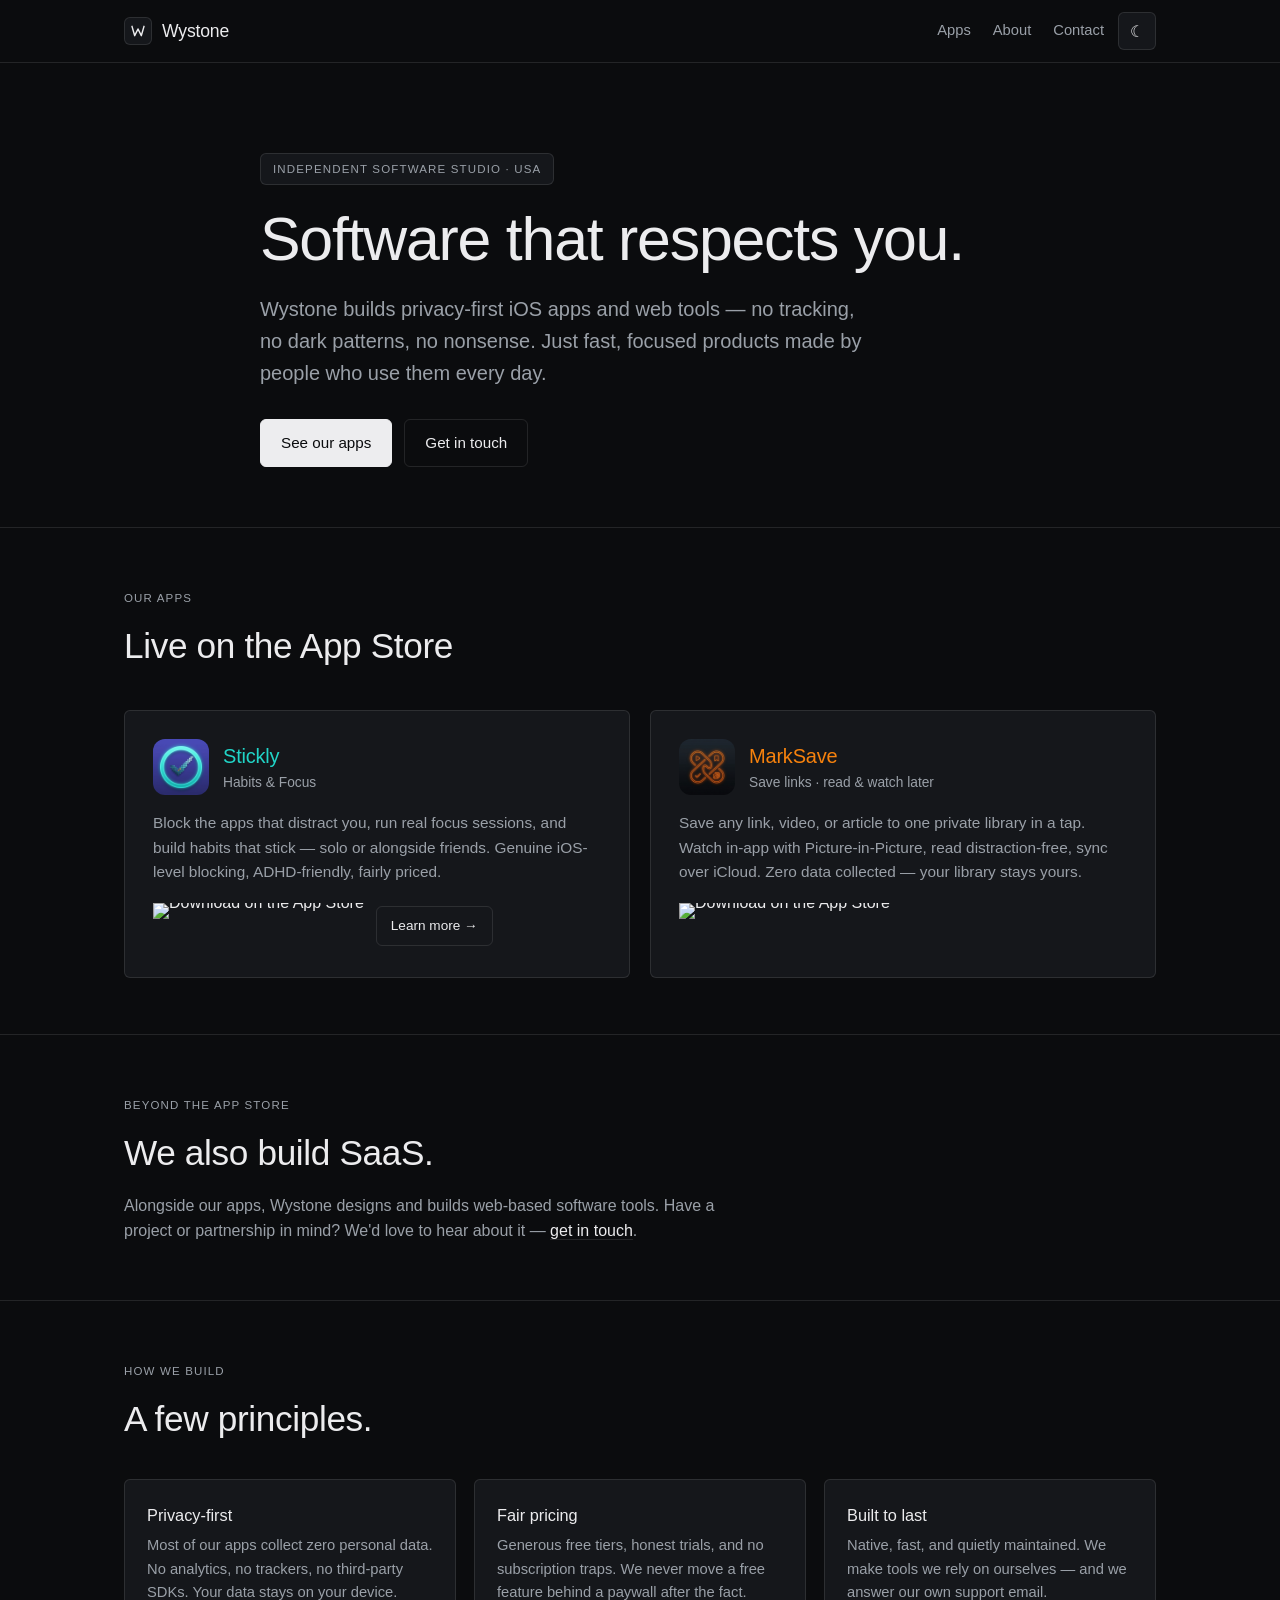
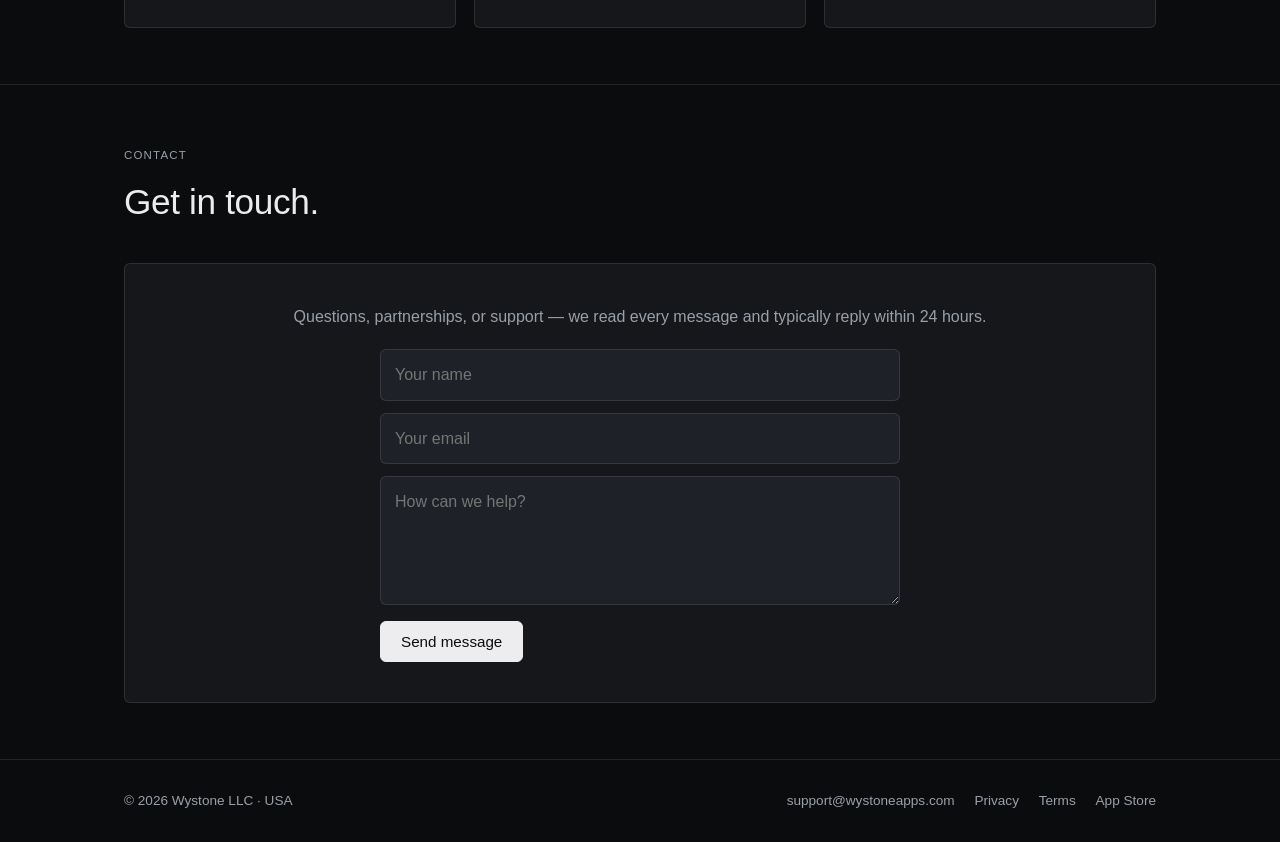
==== commit a82232c7: "Add official App Store badges; remove pricing" ====
--- a/index.html
+++ b/index.html
@@ -81,8 +81,12 @@
   .app p{color:var(--muted);font-size:.96rem;flex:1}
   .app-accent-teal .app-name{color:var(--teal)}
   .app-accent-orange .app-name{color:var(--orange)}
-  .app-links{display:flex;gap:10px;flex-wrap:wrap;margin-top:18px}
+  .app-links{display:flex;gap:12px;flex-wrap:wrap;margin-top:18px;align-items:center}
   .chip{font-size:.85rem;font-weight:400;color:var(--text);border:1px solid var(--stroke);border-radius:6px;padding:8px 14px;transition:border-color .2s}
+  .appbadge{display:inline-block;line-height:0}
+  .appbadge img{height:46px;width:auto;display:block}
+  [data-theme="dark"] .appbadge .badge-light{display:none}
+  [data-theme="light"] .appbadge .badge-dark{display:none}
   .chip:hover{border-color:var(--text)}
 
   .three{display:grid;grid-template-columns:repeat(3,1fr);gap:18px;margin-top:32px}
@@ -148,8 +152,8 @@
         </div>
         <p>Block the apps that distract you, run real focus sessions, and build habits that stick — solo or alongside friends. Genuine iOS-level blocking, ADHD-friendly, fairly priced.</p>
         <div class="app-links">
+          <a class="appbadge" href="https://apps.apple.com/us/app/stickly-habits-focus/id6756774401" target="_blank" rel="noopener" aria-label="Download Stickly on the App Store"><img class="badge-dark" src="https://tools.applemediaservices.com/api/badges/download-on-the-app-store/white/en-us?size=250x83" alt="Download on the App Store" loading="lazy"><img class="badge-light" src="https://tools.applemediaservices.com/api/badges/download-on-the-app-store/black/en-us?size=250x83" alt="Download on the App Store" loading="lazy"></a>
           <a class="chip" href="/stickly/">Learn more →</a>
-          <a class="chip" href="https://apps.apple.com/us/app/stickly-habits-focus/id6756774401" target="_blank" rel="noopener">App Store ↗</a>
         </div>
       </div>
       <div class="app app-accent-orange">
@@ -162,7 +166,7 @@
         </div>
         <p>Save any link, video, or article to one private library in a tap. Watch in-app with Picture-in-Picture, read distraction-free, sync over iCloud. Zero data collected — your library stays yours.</p>
         <div class="app-links">
-          <a class="chip" href="https://apps.apple.com/us/app/marksave/id6772652552" target="_blank" rel="noopener">App Store ↗</a>
+          <a class="appbadge" href="https://apps.apple.com/us/app/marksave/id6772652552" target="_blank" rel="noopener" aria-label="Download MarkSave on the App Store"><img class="badge-dark" src="https://tools.applemediaservices.com/api/badges/download-on-the-app-store/white/en-us?size=250x83" alt="Download on the App Store" loading="lazy"><img class="badge-light" src="https://tools.applemediaservices.com/api/badges/download-on-the-app-store/black/en-us?size=250x83" alt="Download on the App Store" loading="lazy"></a>
         </div>
       </div>
     </div>
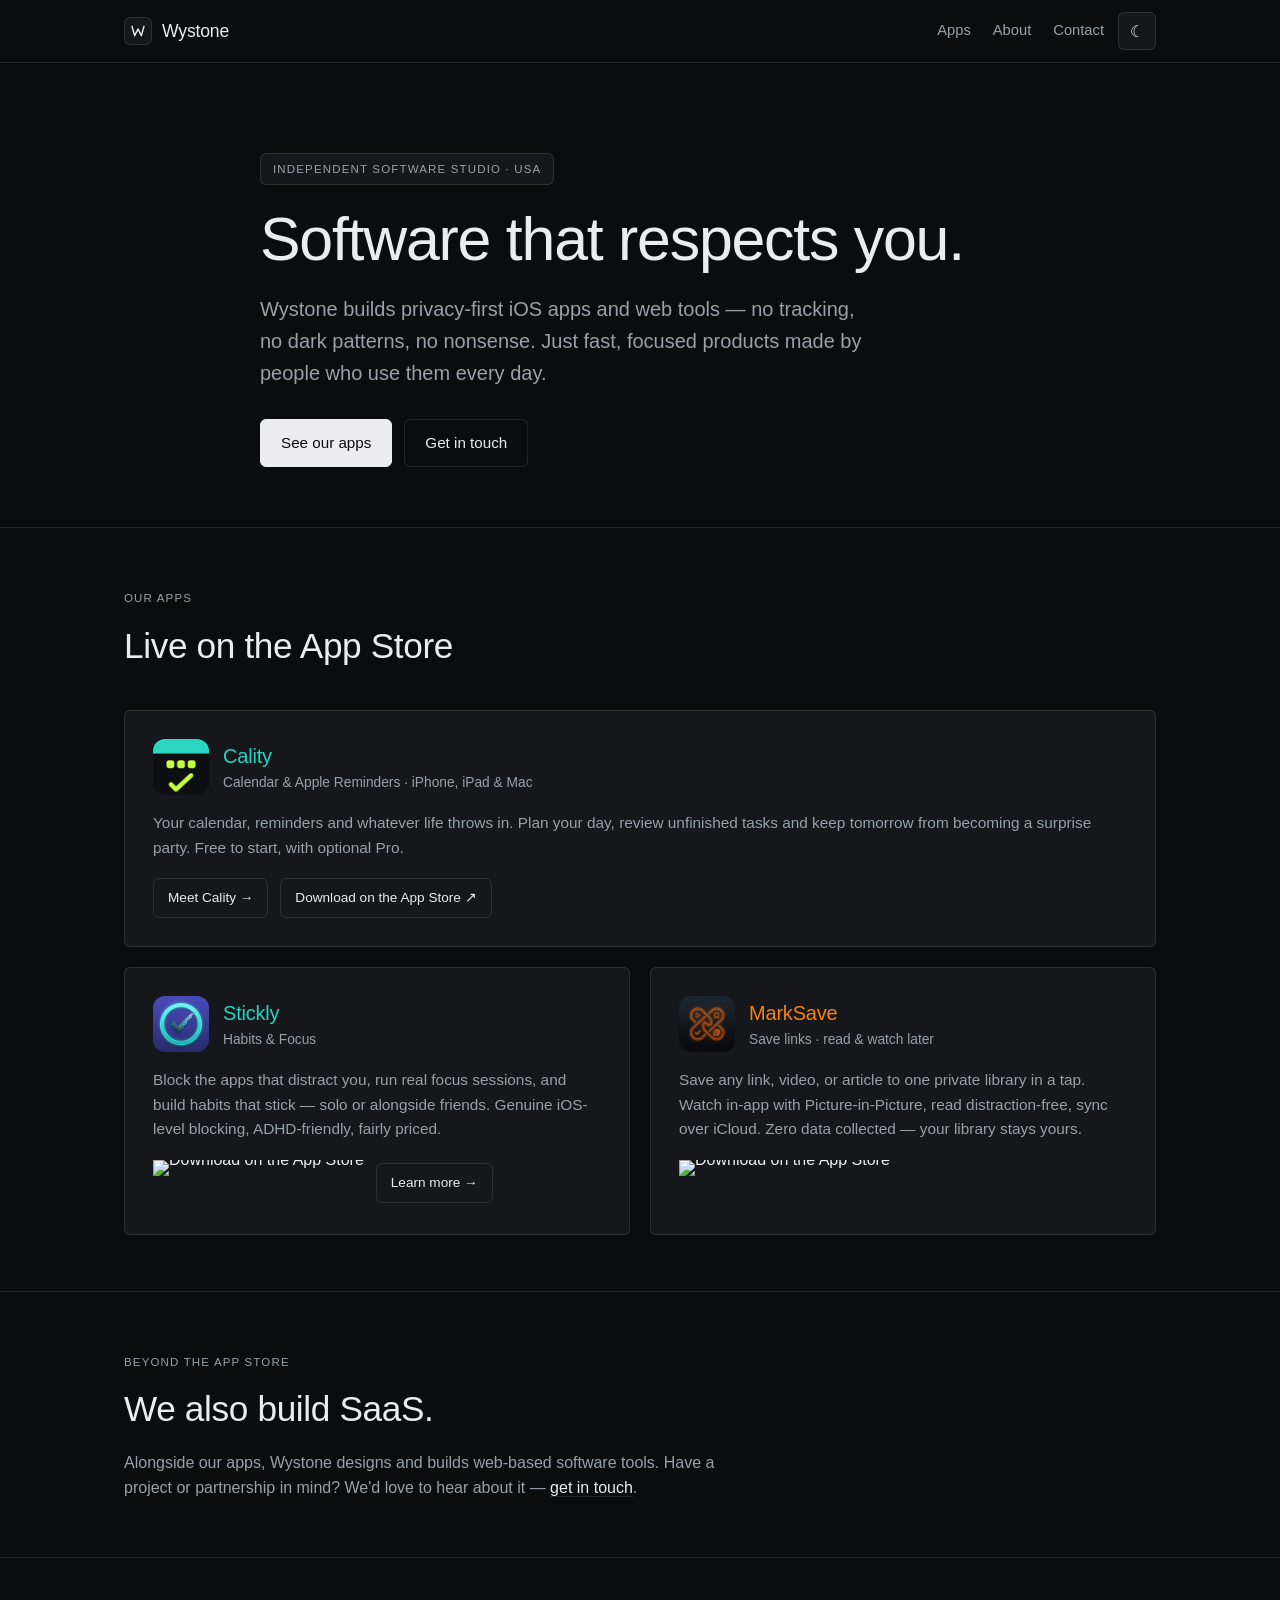
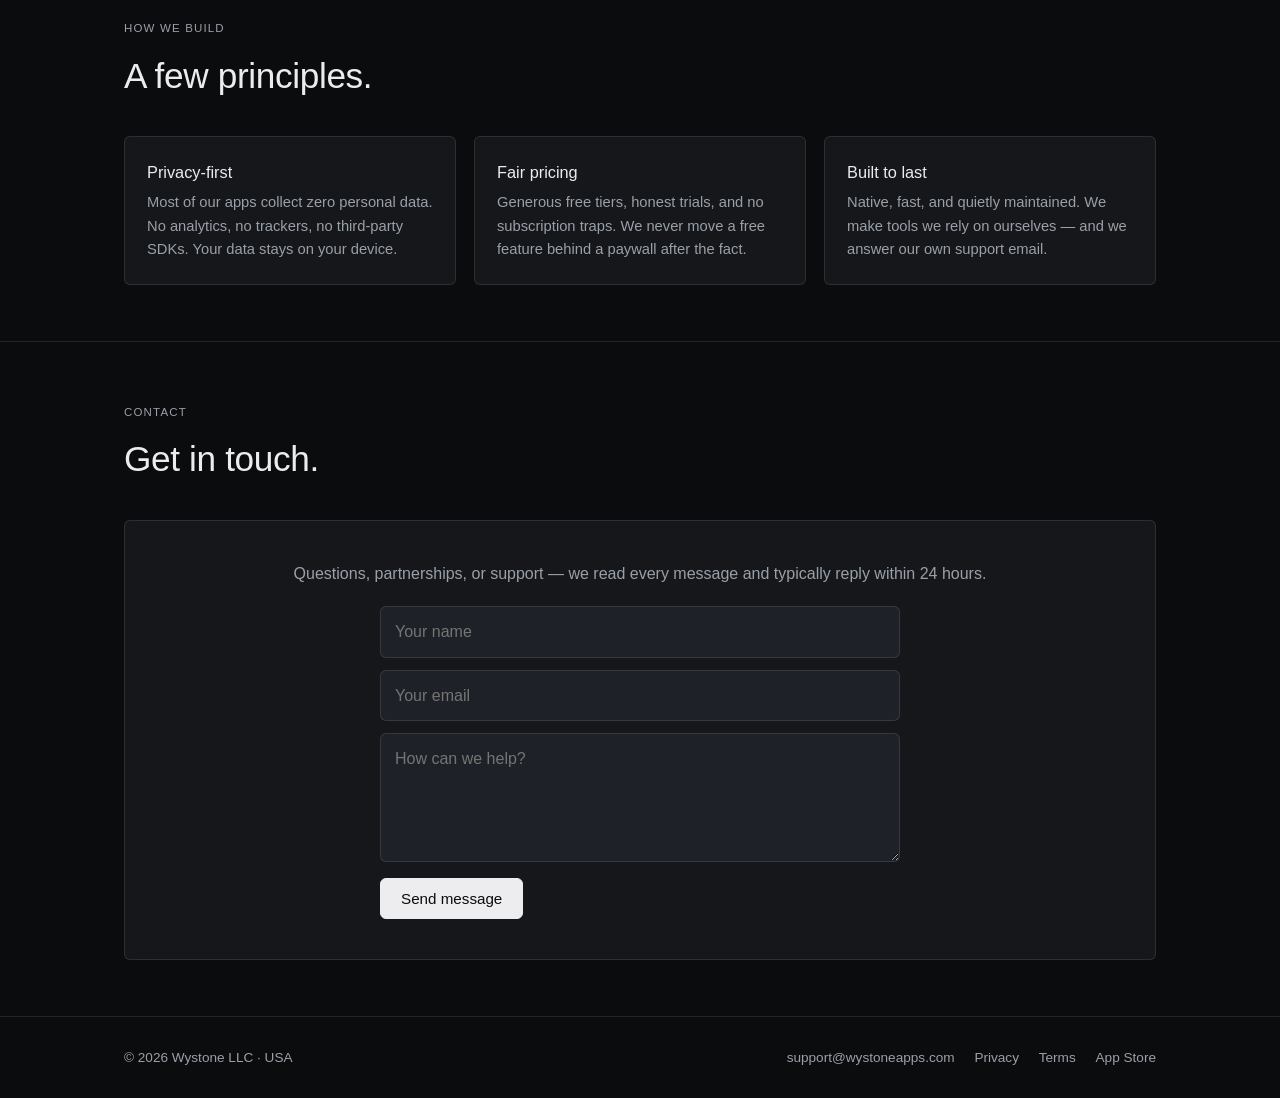
==== commit 0038b1c5: "Add Cality marketing site and Wystone homepage listing" ====
--- a/index.html
+++ b/index.html
@@ -4,14 +4,14 @@
 <meta charset="UTF-8">
 <meta name="viewport" content="width=device-width, initial-scale=1.0">
 <title>Wystone — privacy-first iOS apps & software</title>
-<meta name="description" content="Wystone is an independent software studio building privacy-first iOS apps and web tools — no tracking, no dark patterns, fair pricing. Makers of Stickly and MarkSave.">
+<meta name="description" content="Wystone is an independent software studio building privacy-first iOS apps and web tools — no tracking, no dark patterns, fair pricing. Makers of Cality, Stickly and MarkSave.">
 <meta name="author" content="Wystone LLC">
 <link rel="canonical" href="https://wystoneapps.com/">
 
 <meta property="og:type" content="website">
 <meta property="og:url" content="https://wystoneapps.com/">
 <meta property="og:title" content="Wystone — privacy-first iOS apps & software">
-<meta property="og:description" content="An independent studio building calm, private software. Makers of Stickly and MarkSave.">
+<meta property="og:description" content="An independent studio building calm, private software. Makers of Cality, Stickly and MarkSave.">
 
 <link rel="icon" type="image/png" href="stickly/assets/stickly-icon.png">
 
@@ -142,6 +142,11 @@
     <span class="kicker">Our apps</span>
     <h2>Live on the App Store</h2>
     <div class="apps">
+      <article class="app app-accent-teal" style="grid-column:1/-1">
+        <div class="app-head"><img src="cality/assets/icon.png" alt="Cality icon" width="56" height="56"><div><div class="app-name">Cality</div><div class="app-tag">Calendar &amp; Apple Reminders · iPhone, iPad &amp; Mac</div></div></div>
+        <p>Your calendar, reminders and whatever life throws in. Plan your day, review unfinished tasks and keep tomorrow from becoming a surprise party. Free to start, with optional Pro.</p>
+        <div class="app-links"><a class="chip" href="cality/">Meet Cality →</a><a class="chip" href="https://apps.apple.com/us/app/calendar-tasks-cality/id6812285970">Download on the App Store ↗</a></div>
+      </article>
       <div class="app app-accent-teal">
         <div class="app-head">
           <img src="stickly/assets/stickly-icon.png" alt="Stickly icon">
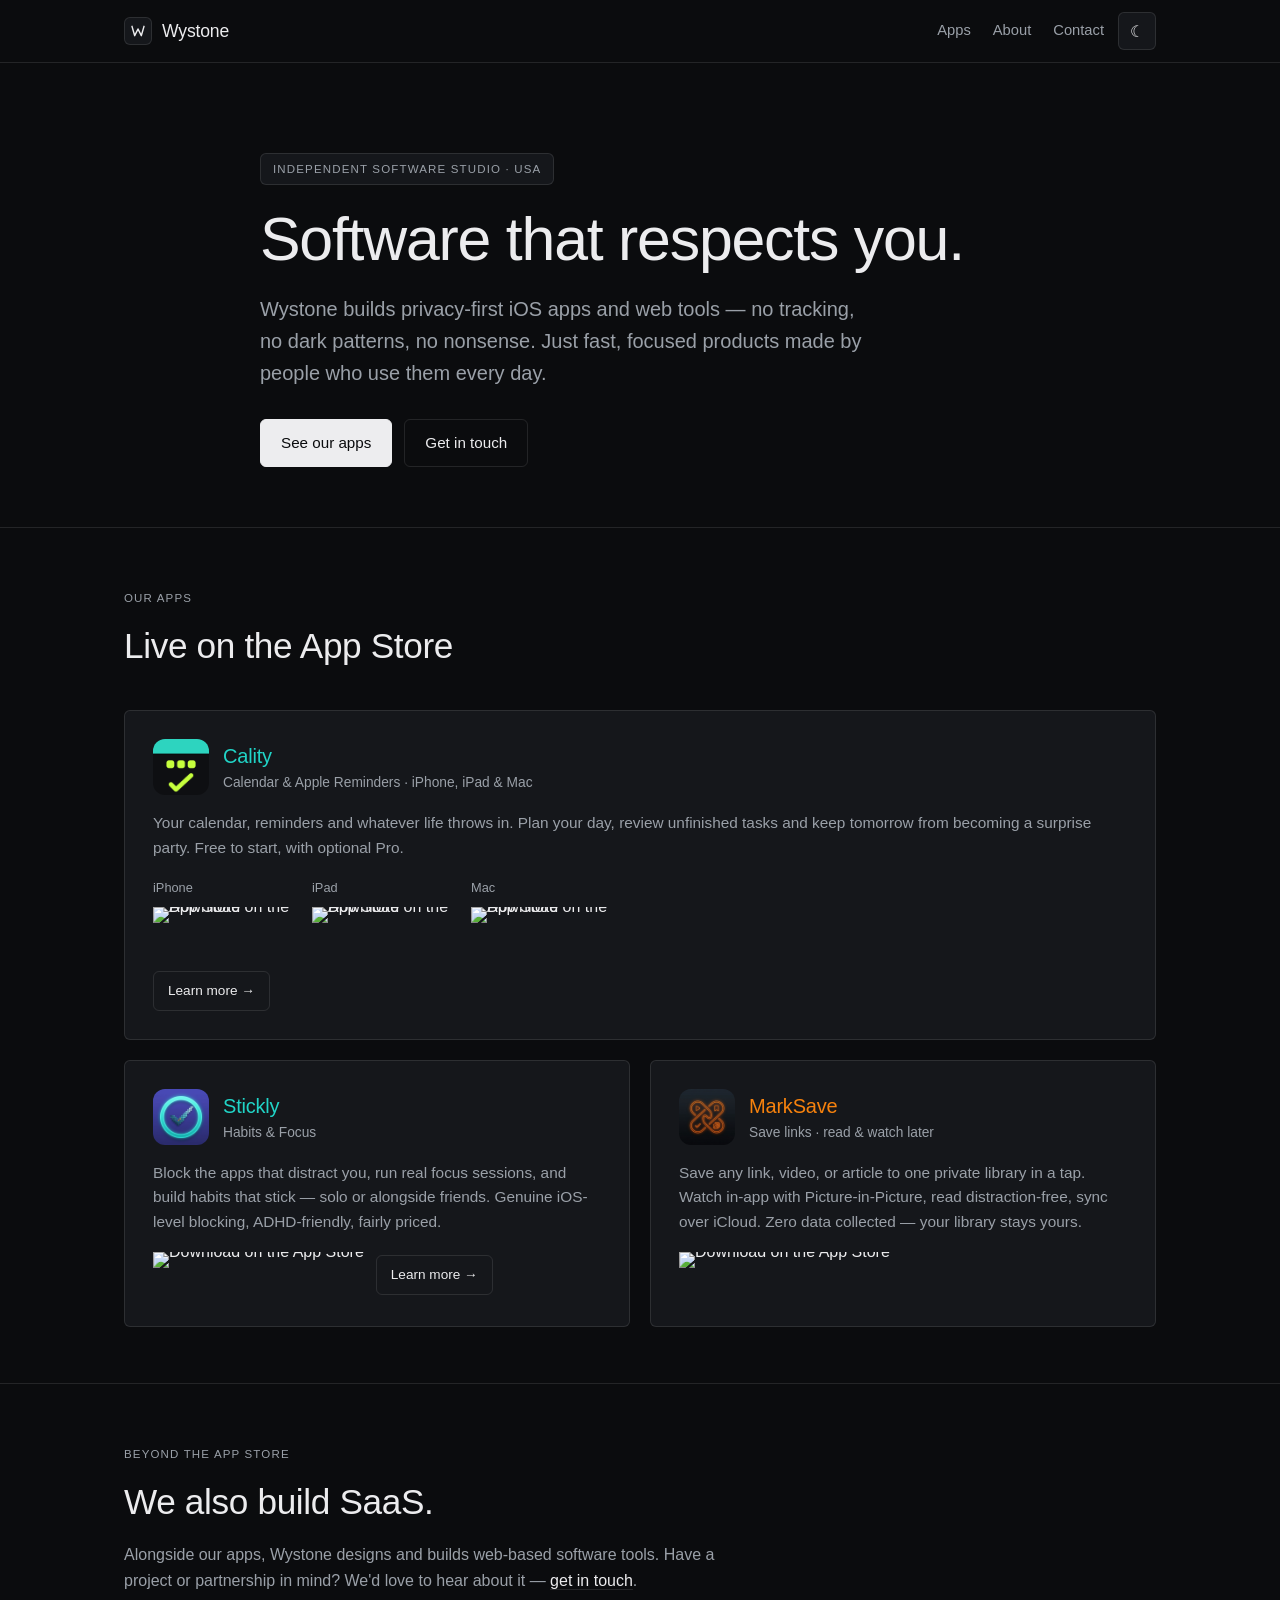
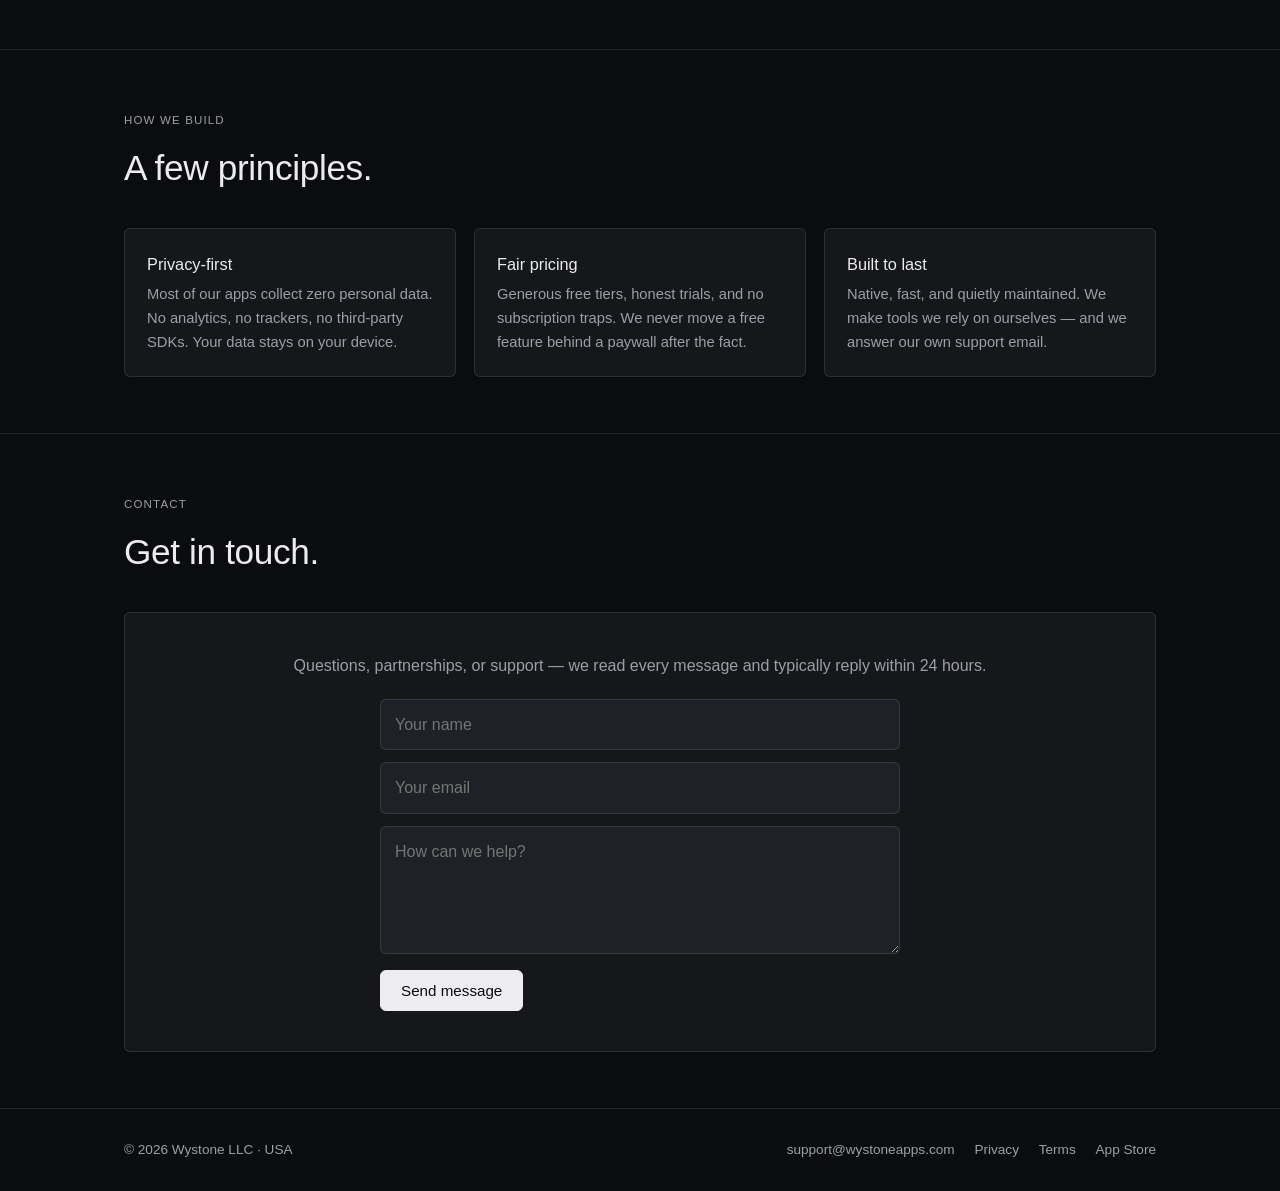
==== commit 024a4f91: "Use official App Store badges with explicit device download links" ====
--- a/index.html
+++ b/index.html
@@ -87,7 +87,8 @@
   .appbadge img{height:46px;width:auto;display:block}
   [data-theme="dark"] .appbadge .badge-light{display:none}
   [data-theme="light"] .appbadge .badge-dark{display:none}
-  .chip:hover{border-color:var(--text)}
+  .store-downloads{display:flex;flex-wrap:wrap;gap:20px;margin-top:18px}.store-platform{display:flex;flex-direction:column;align-items:flex-start;gap:8px}.store-platform>span{font-size:.8rem;color:var(--muted)}
+.chip:hover{border-color:var(--text)}
 
   .three{display:grid;grid-template-columns:repeat(3,1fr);gap:18px;margin-top:32px}
   .val{background:var(--surface);border:1px solid var(--stroke);border-radius:6px;padding:22px}
@@ -145,7 +146,7 @@
       <article class="app app-accent-teal" style="grid-column:1/-1">
         <div class="app-head"><img src="cality/assets/icon.png" alt="Cality icon" width="56" height="56"><div><div class="app-name">Cality</div><div class="app-tag">Calendar &amp; Apple Reminders · iPhone, iPad &amp; Mac</div></div></div>
         <p>Your calendar, reminders and whatever life throws in. Plan your day, review unfinished tasks and keep tomorrow from becoming a surprise party. Free to start, with optional Pro.</p>
-        <div class="app-links"><a class="chip" href="cality/">Meet Cality →</a><a class="chip" href="https://apps.apple.com/us/app/calendar-tasks-cality/id6812285970">Download on the App Store ↗</a></div>
+        <div class="store-downloads" aria-label="Download Cality for your device"><div class="store-platform"><span>iPhone</span><a class="appbadge" href="https://apps.apple.com/us/app/calendar-tasks-cality/id6812285970?platform=iphone" target="_blank" rel="noopener" aria-label="Download Cality for iPhone on the App Store"><img class="badge-dark" src="https://tools.applemediaservices.com/api/badges/download-on-the-app-store/white/en-us?size=250x83" alt="Download on the App Store" width="139" height="46"><img class="badge-light" src="https://tools.applemediaservices.com/api/badges/download-on-the-app-store/black/en-us?size=250x83" alt="Download on the App Store" width="139" height="46"></a></div><div class="store-platform"><span>iPad</span><a class="appbadge" href="https://apps.apple.com/us/app/calendar-tasks-cality/id6812285970?platform=ipad" target="_blank" rel="noopener" aria-label="Download Cality for iPad on the App Store"><img class="badge-dark" src="https://tools.applemediaservices.com/api/badges/download-on-the-app-store/white/en-us?size=250x83" alt="Download on the App Store" width="139" height="46"><img class="badge-light" src="https://tools.applemediaservices.com/api/badges/download-on-the-app-store/black/en-us?size=250x83" alt="Download on the App Store" width="139" height="46"></a></div><div class="store-platform"><span>Mac</span><a class="appbadge" href="https://apps.apple.com/us/app/calendar-tasks-cality/id6812285970?platform=mac" target="_blank" rel="noopener" aria-label="Download Cality for Mac on the App Store"><img class="badge-dark" src="https://tools.applemediaservices.com/api/badges/download-on-the-app-store/white/en-us?size=250x83" alt="Download on the App Store" width="139" height="46"><img class="badge-light" src="https://tools.applemediaservices.com/api/badges/download-on-the-app-store/black/en-us?size=250x83" alt="Download on the App Store" width="139" height="46"></a></div></div><div class="app-links"><a class="chip" href="cality/">Learn more →</a></div>
       </article>
       <div class="app app-accent-teal">
         <div class="app-head">
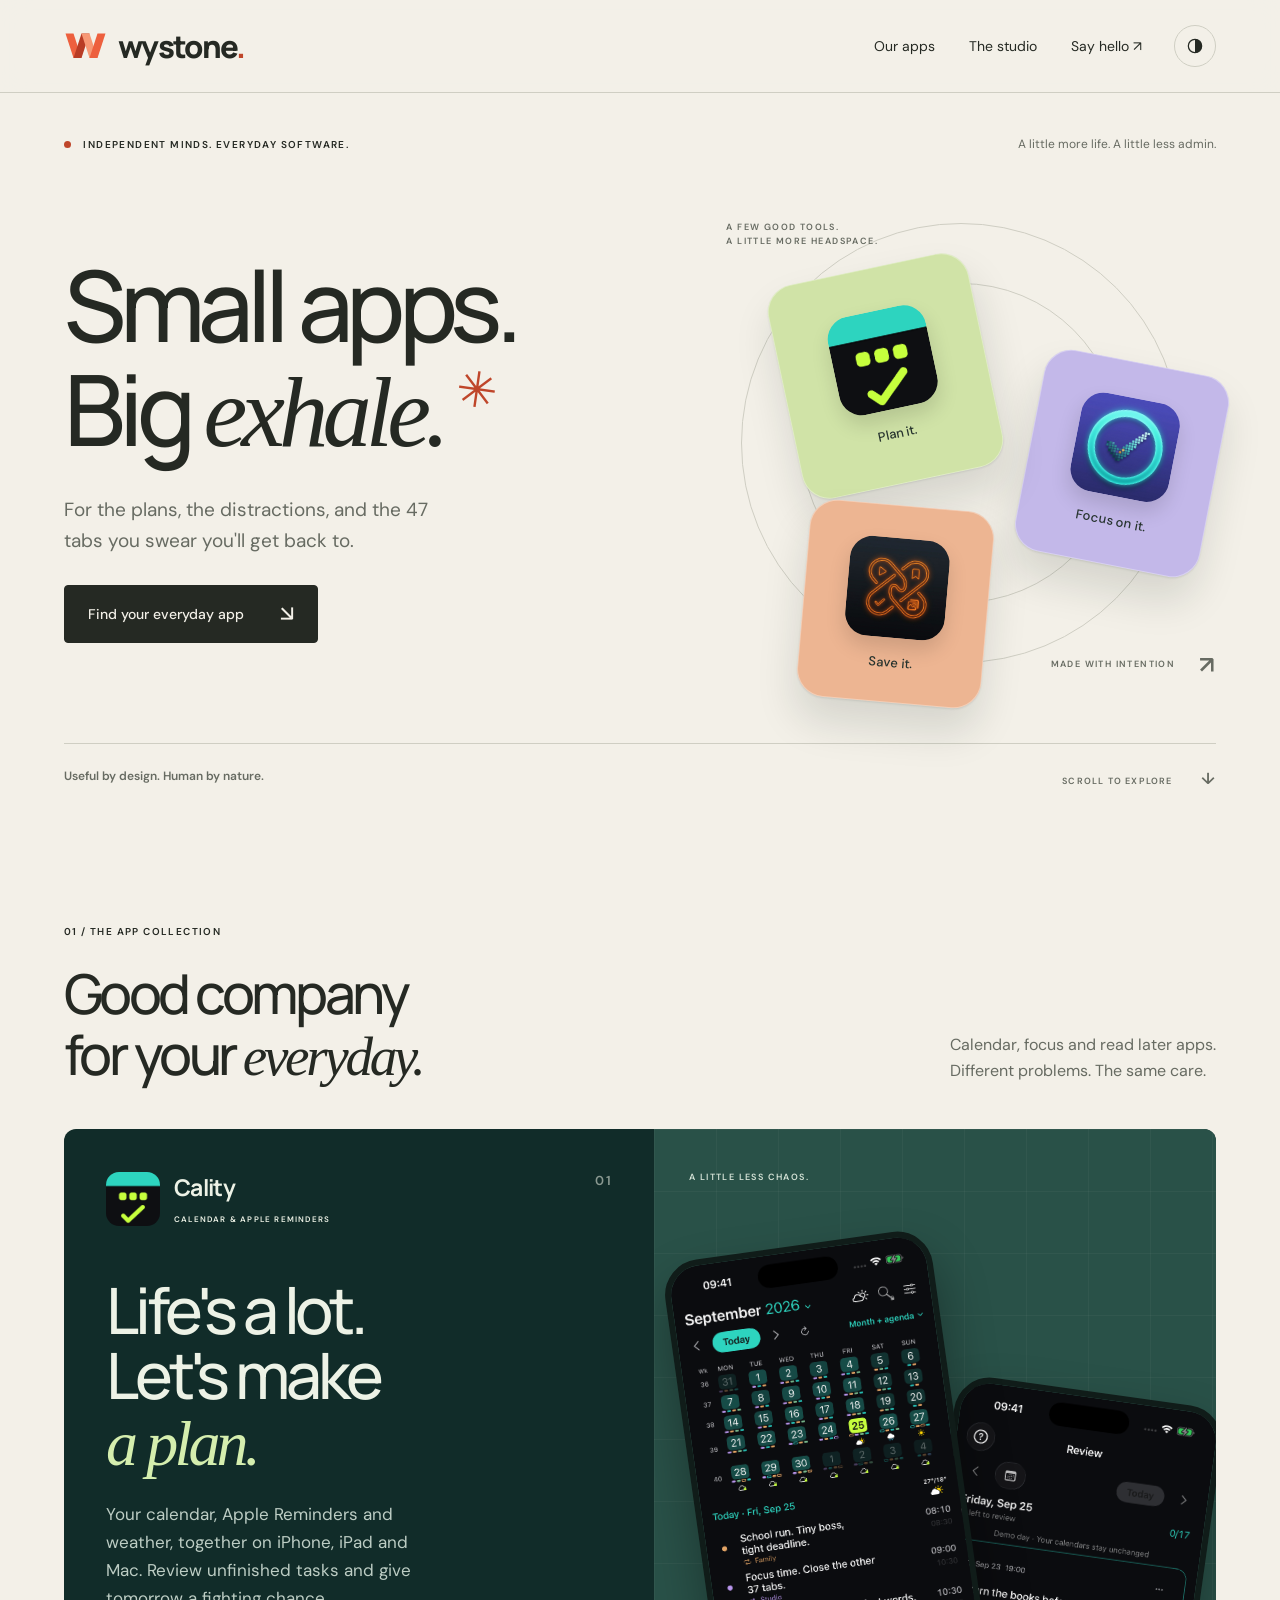
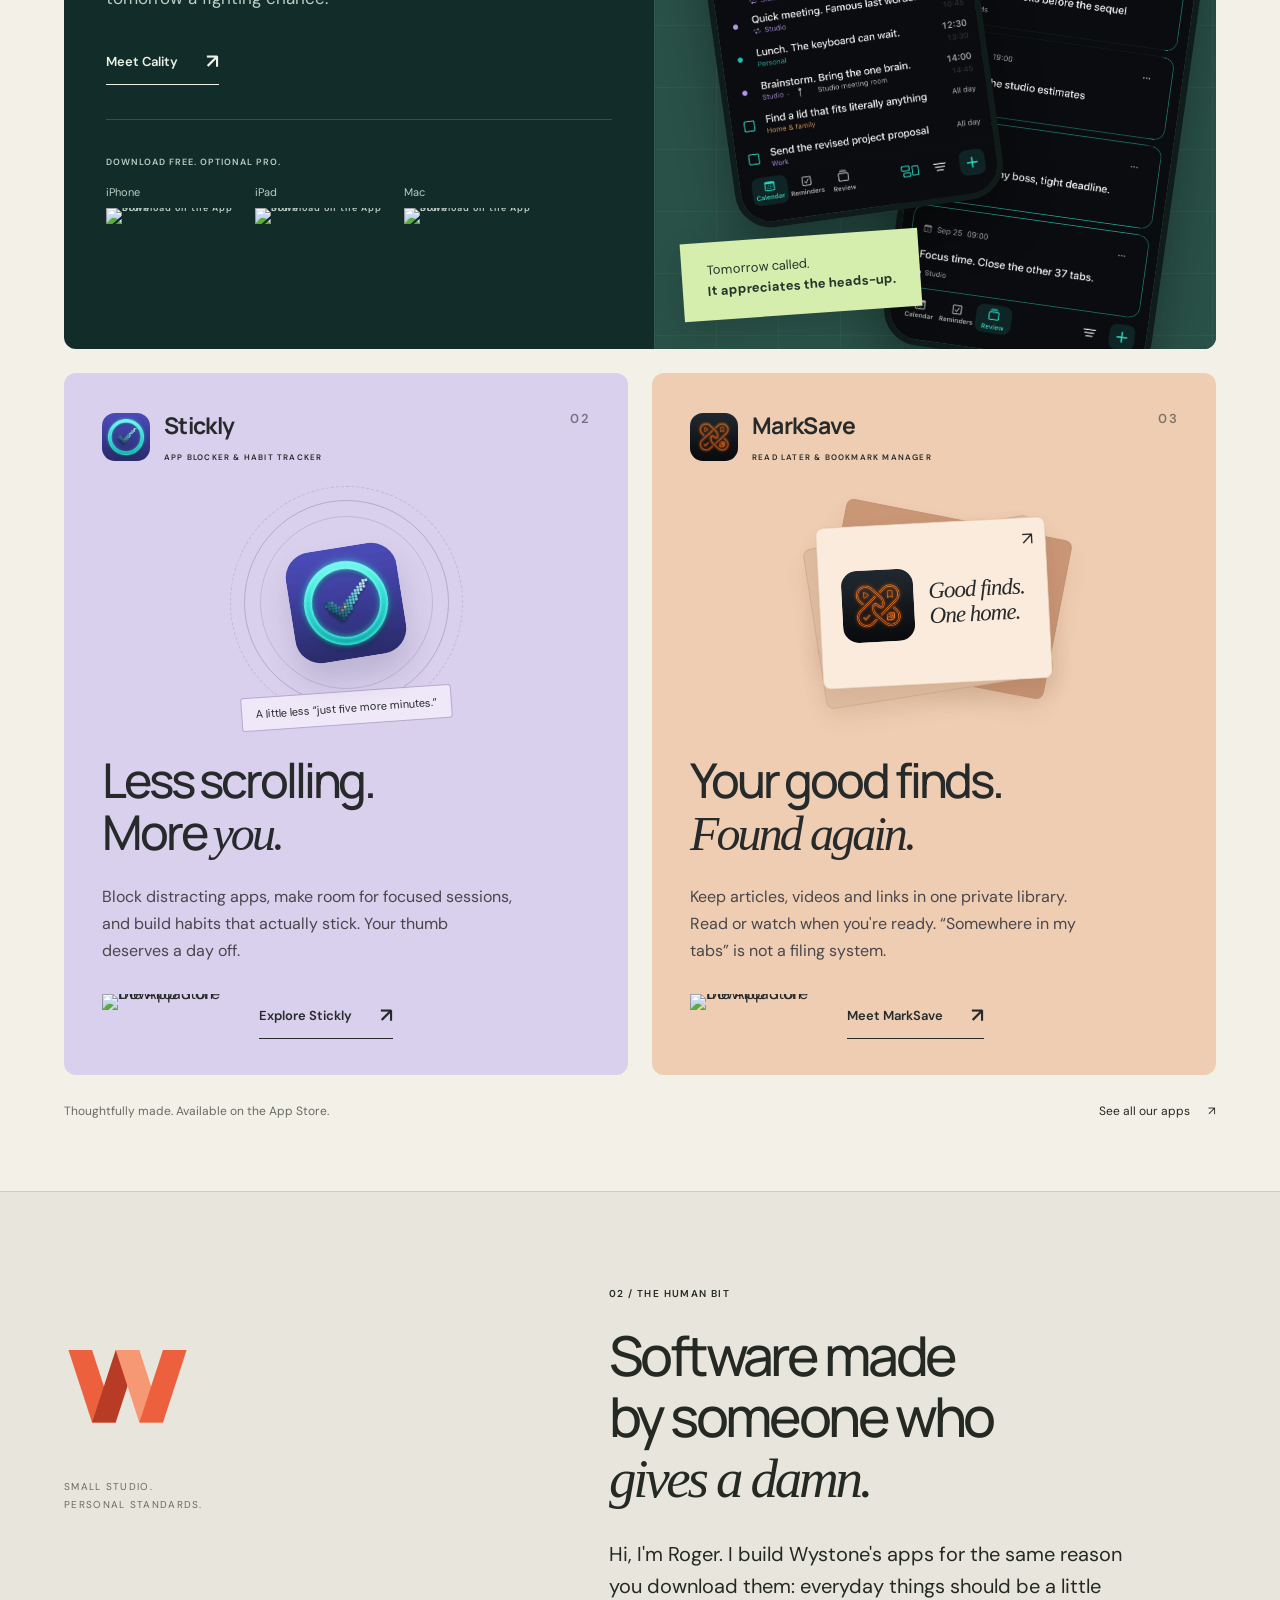
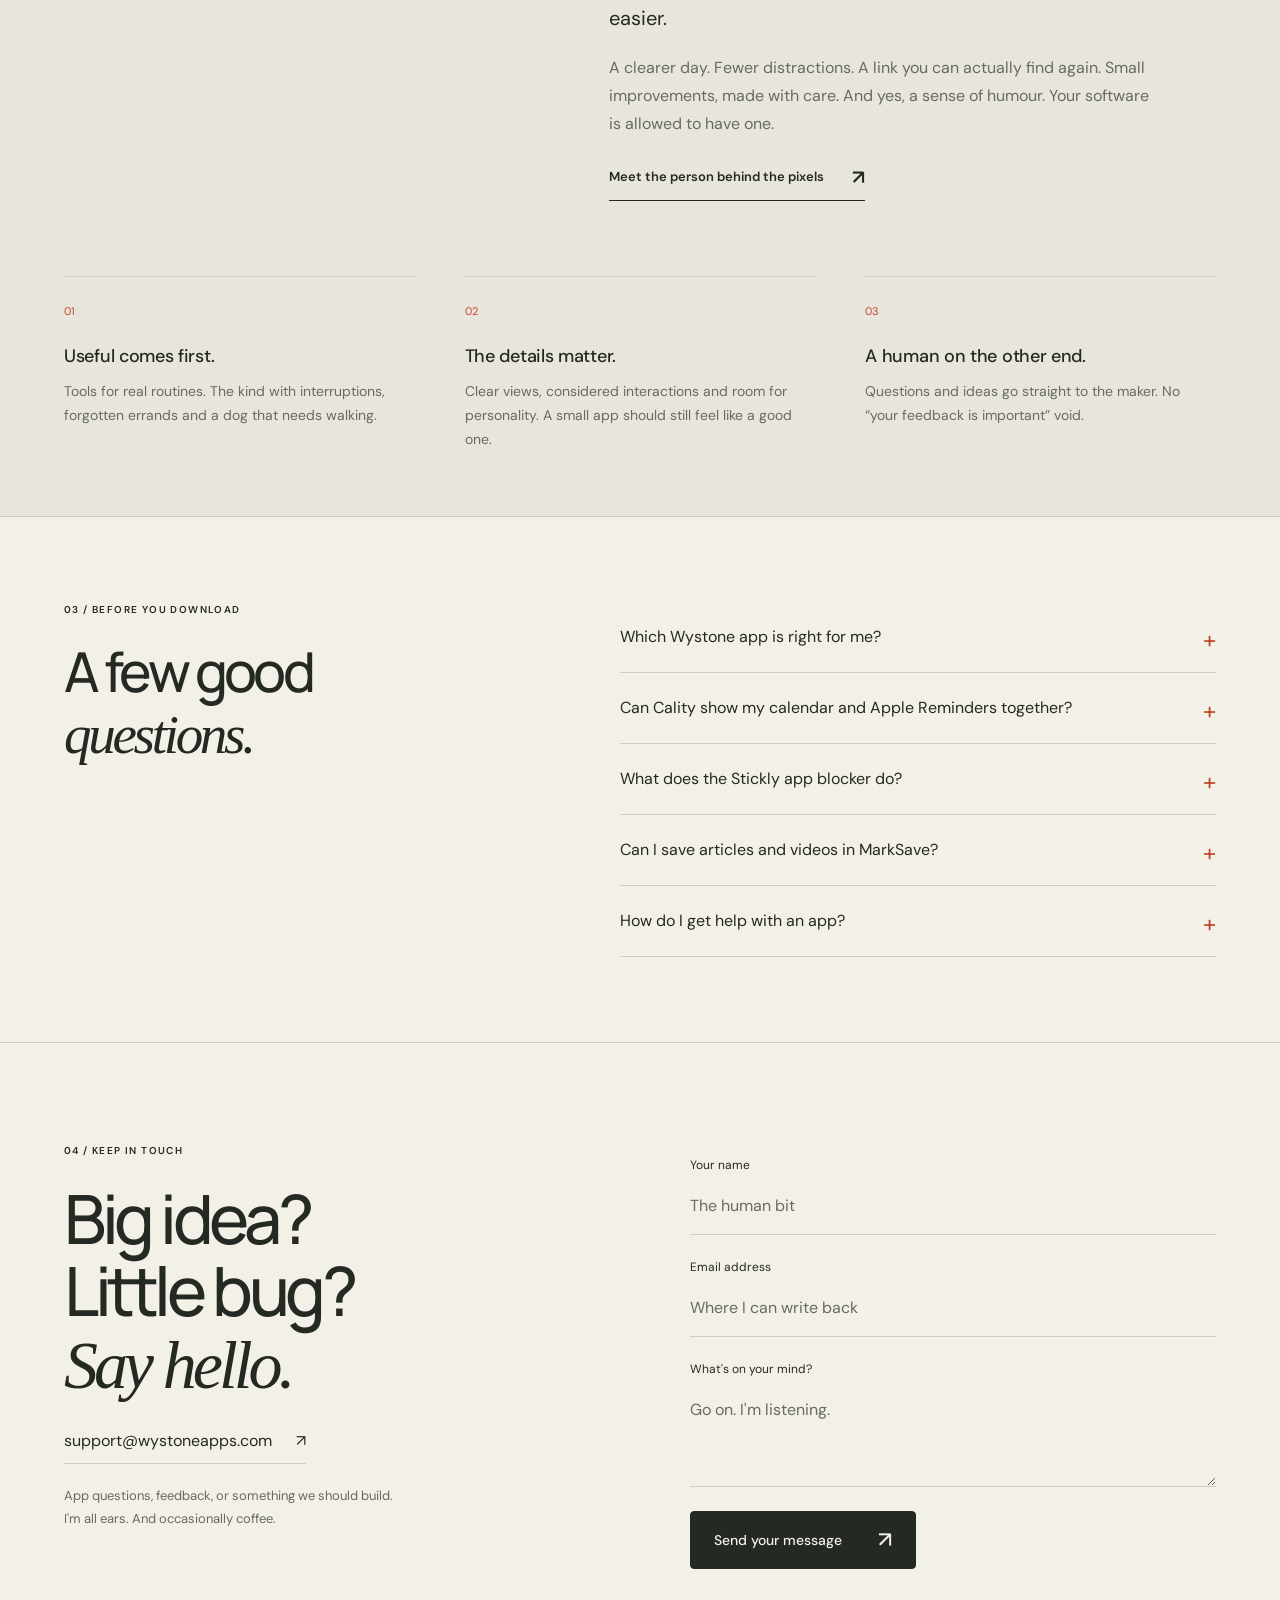
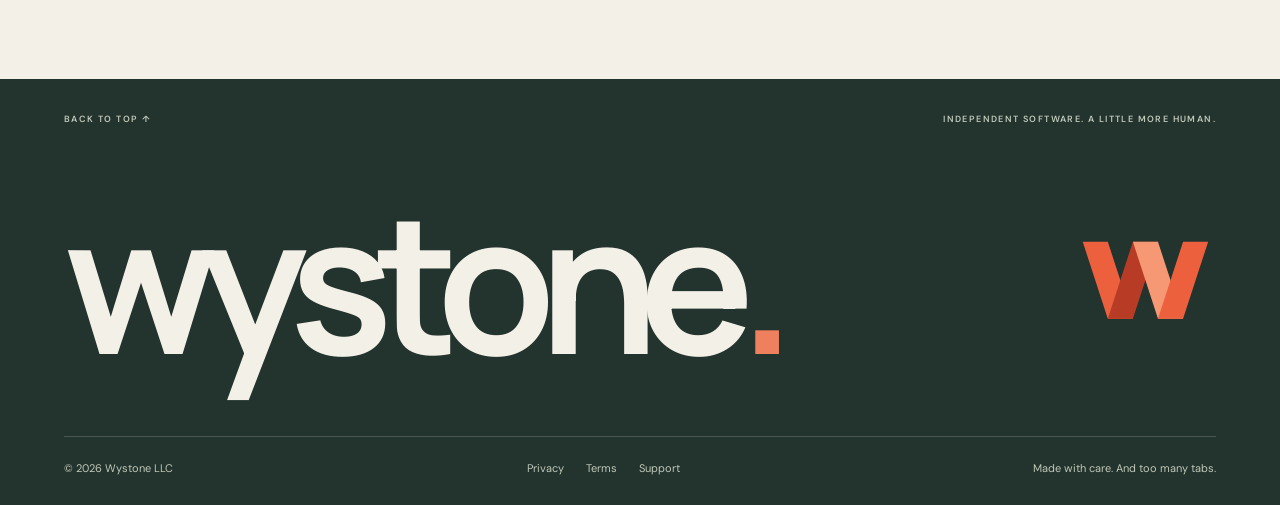
==== commit 786ce769: "Redesign Wystone studio identity, app showcases and search metadata" ====
--- a/index.html
+++ b/index.html
@@ -1,239 +1,32 @@
-<!DOCTYPE html>
-<html lang="en" data-theme="dark">
+<!doctype html>
+<html lang="en" data-theme="light">
 <head>
-<meta charset="UTF-8">
-<meta name="viewport" content="width=device-width, initial-scale=1.0">
-<title>Wystone — privacy-first iOS apps & software</title>
-<meta name="description" content="Wystone is an independent software studio building privacy-first iOS apps and web tools — no tracking, no dark patterns, fair pricing. Makers of Cality, Stickly and MarkSave.">
-<meta name="author" content="Wystone LLC">
-<link rel="canonical" href="https://wystoneapps.com/">
-
-<meta property="og:type" content="website">
-<meta property="og:url" content="https://wystoneapps.com/">
-<meta property="og:title" content="Wystone — privacy-first iOS apps & software">
-<meta property="og:description" content="An independent studio building calm, private software. Makers of Cality, Stickly and MarkSave.">
-
-<link rel="icon" type="image/png" href="stickly/assets/stickly-icon.png">
-
-<script>
-  (function () { try { var t = localStorage.getItem('wystone-theme'); if (t==='light'||t==='dark') document.documentElement.setAttribute('data-theme', t); } catch(e){} })();
-</script>
-
-<script type="application/ld+json">
-{ "@context":"https://schema.org","@type":"Organization","name":"Wystone LLC","url":"https://wystoneapps.com/","email":"support@wystoneapps.com","description":"Independent software studio building privacy-first iOS apps and web tools." }
-</script>
-
-<style>
-  :root, [data-theme="dark"]{
-    --bg:#0B0C0E; --surface:#15171B; --surface-2:#1E2127;
-    --stroke:rgba(255,255,255,0.10); --text:#ECECEE; --muted:#9AA0A8;
-    --btn:#EDEDEF; --btn-text:#0B0C0E; --teal:#21D4C7; --orange:#F7820D; --shadow:rgba(0,0,0,0.45);
-  }
-  [data-theme="light"]{
-    --bg:#FAFAF7; --surface:#FFFFFF; --surface-2:#F1F0EA;
-    --stroke:rgba(0,0,0,0.12); --text:#16181C; --muted:#5C636C;
-    --btn:#16181C; --btn-text:#FFFFFF; --teal:#0E8E84; --orange:#C9690A; --shadow:rgba(0,0,0,0.10);
-  }
-  *{box-sizing:border-box;margin:0;padding:0}
-  html{scroll-behavior:smooth}
-  body{font-family:-apple-system,BlinkMacSystemFont,"SF Pro Display","SF Pro Text","Helvetica Neue",sans-serif;font-weight:300;background:var(--bg);color:var(--text);line-height:1.6;-webkit-font-smoothing:antialiased;overflow-x:hidden;transition:background .25s,color .25s}
-  a{color:inherit;text-decoration:none}
-  strong{font-weight:500}
-  .wrap{max-width:1080px;margin:0 auto;padding:0 24px}
-  section{position:relative}
-
-  .btn{display:inline-flex;align-items:center;gap:8px;font-weight:500;font-size:.95rem;padding:11px 20px;border-radius:6px;border:1px solid transparent;cursor:pointer;transition:transform .15s,opacity .2s}
-  .btn-primary{background:var(--btn);color:var(--btn-text);border-color:var(--btn)}
-  .btn-primary:hover{transform:translateY(-1px);opacity:.9}
-  .btn-ghost{background:transparent;border:1px solid var(--stroke);color:var(--text)}
-  .btn-ghost:hover{border-color:var(--text)}
-
-  nav{position:sticky;top:0;z-index:50;background:var(--bg);border-bottom:1px solid var(--stroke)}
-  .nav-in{display:flex;align-items:center;gap:14px;height:62px}
-  .brand{display:flex;align-items:center;gap:10px;font-weight:500;font-size:1.1rem;letter-spacing:-.01em}
-  .mark{width:28px;height:28px;border-radius:6px;border:1px solid var(--stroke);display:grid;place-items:center;background:var(--surface)}
-  .mark svg{width:16px;height:16px}
-  .nav-links{display:flex;gap:22px;margin-left:auto;font-size:.92rem}
-  .nav-links a{color:var(--muted);transition:color .2s}
-  .nav-links a:hover{color:var(--text)}
-  .theme-toggle{width:38px;height:38px;border-radius:6px;background:var(--surface);border:1px solid var(--stroke);display:grid;place-items:center;cursor:pointer;color:var(--text);font-size:16px}
-  .theme-toggle:hover{border-color:var(--text)}
-  [data-theme="dark"] .theme-toggle .sun{display:none}
-  [data-theme="light"] .theme-toggle .moon{display:none}
-
-  .hero{padding:90px 0 60px;max-width:760px}
-  .eyebrow{display:inline-block;font-size:.72rem;letter-spacing:.1em;text-transform:uppercase;color:var(--muted);border:1px solid var(--stroke);background:var(--surface);padding:6px 12px;border-radius:6px;margin-bottom:22px;font-weight:400}
-  h1{font-size:clamp(2.4rem,6vw,3.8rem);font-weight:300;line-height:1.08;letter-spacing:-.02em}
-  .hero p{margin-top:20px;font-size:clamp(1.05rem,2.2vw,1.25rem);color:var(--muted);max-width:620px}
-  .hero-cta{margin-top:30px;display:flex;gap:12px;flex-wrap:wrap}
-
-  .section-pad{padding:56px 0;border-top:1px solid var(--stroke)}
-  .kicker{font-size:.72rem;letter-spacing:.1em;text-transform:uppercase;color:var(--muted);font-weight:400}
-  h2{font-size:clamp(1.6rem,3.4vw,2.2rem);font-weight:300;letter-spacing:-.01em;margin-top:8px}
-  .section-pad > .wrap > p.lead{color:var(--muted);max-width:640px;margin-top:12px}
-
-  .apps{display:grid;grid-template-columns:1fr 1fr;gap:20px;margin-top:36px}
-  .app{background:var(--surface);border:1px solid var(--stroke);border-radius:6px;padding:28px;display:flex;flex-direction:column}
-  .app-head{display:flex;align-items:center;gap:14px;margin-bottom:16px}
-  .app-head img{width:56px;height:56px;border-radius:12px;display:block}
-  .app-name{font-size:1.25rem;font-weight:500;letter-spacing:-.01em}
-  .app-tag{font-size:.86rem;color:var(--muted)}
-  .app p{color:var(--muted);font-size:.96rem;flex:1}
-  .app-accent-teal .app-name{color:var(--teal)}
-  .app-accent-orange .app-name{color:var(--orange)}
-  .app-links{display:flex;gap:12px;flex-wrap:wrap;margin-top:18px;align-items:center}
-  .chip{font-size:.85rem;font-weight:400;color:var(--text);border:1px solid var(--stroke);border-radius:6px;padding:8px 14px;transition:border-color .2s}
-  .appbadge{display:inline-block;line-height:0}
-  .appbadge img{height:46px;width:auto;display:block}
-  [data-theme="dark"] .appbadge .badge-light{display:none}
-  [data-theme="light"] .appbadge .badge-dark{display:none}
-  .store-downloads{display:flex;flex-wrap:wrap;gap:20px;margin-top:18px}.store-platform{display:flex;flex-direction:column;align-items:flex-start;gap:8px}.store-platform>span{font-size:.8rem;color:var(--muted)}
-.chip:hover{border-color:var(--text)}
-
-  .three{display:grid;grid-template-columns:repeat(3,1fr);gap:18px;margin-top:32px}
-  .val{background:var(--surface);border:1px solid var(--stroke);border-radius:6px;padding:22px}
-  .val h3{font-size:1.02rem;font-weight:500;margin-bottom:6px}
-  .val p{color:var(--muted);font-size:.92rem}
-
-  .contact{background:var(--surface);border:1px solid var(--stroke);border-radius:6px;padding:40px 28px;text-align:center;margin-top:32px}
-  .contact .email{font-size:1.15rem;font-weight:500;margin:12px 0 18px;display:inline-block}
-  .cform{display:flex;flex-direction:column;gap:12px;max-width:520px;margin:0 auto;text-align:left}
-  .cform input,.cform textarea{width:100%;background:var(--surface-2);border:1px solid var(--stroke);border-radius:6px;padding:12px 14px;color:var(--text);font:inherit;font-weight:300}
-  .cform input:focus,.cform textarea:focus{outline:none;border-color:var(--text)}
-  .cform textarea{resize:vertical}
-  .cform button{margin-top:4px;align-self:flex-start}
-
-  footer{border-top:1px solid var(--stroke);padding:30px 0;color:var(--muted);font-size:.85rem}
-  .foot{display:flex;justify-content:space-between;align-items:center;flex-wrap:wrap;gap:12px}
-  .foot a{color:var(--muted);margin-left:16px}
-  .foot a:hover{color:var(--text)}
-
-  @media(max-width:780px){ .nav-links{display:none} .apps,.three{grid-template-columns:1fr} .foot{flex-direction:column;text-align:center} .foot a{margin:0 8px} }
-</style>
+<meta charset="utf-8"><meta name="viewport" content="width=device-width, initial-scale=1">
+<title>Wystone Apps | Calendar, Focus &amp; Read Later Apps</title>
+<meta name="description" content="Discover Cality for calendars and Apple Reminders, Stickly for app blocking and habits, and MarkSave for saved links. Independent apps for your Apple devices.">
+<meta name="darkreader-lock"><meta name="author" content="Wystone LLC"><meta name="theme-color" content="#f3f0e8">
+<link rel="canonical" href="https://wystoneapps.com/"><link rel="icon" type="image/svg+xml" href="assets/wystone-favicon.svg">
+<meta property="og:type" content="website"><meta property="og:url" content="https://wystoneapps.com/"><meta property="og:title" content="Wystone. Small apps. Big exhale."><meta property="og:description" content="Plan your day. Find your focus. Save the good stuff. Meet three thoughtfully made apps from an independent software studio."><meta name="robots" content="index,follow,max-image-preview:large"><meta property="og:site_name" content="Wystone"><meta property="og:image" content="https://wystoneapps.com/assets/wystone-social.png"><meta property="og:image:width" content="1200"><meta property="og:image:height" content="630"><meta property="og:image:alt" content="Wystone. Small apps. Big exhale. Calendar, focus and read later apps."><meta name="twitter:card" content="summary_large_image"><meta name="twitter:title" content="Wystone. Small apps. Big exhale."><meta name="twitter:description" content="Calendar, focus and read later apps. A little more life. A little less admin."><meta name="twitter:image" content="https://wystoneapps.com/assets/wystone-social.png">
+<link rel="preconnect" href="https://fonts.googleapis.com"><link rel="preconnect" href="https://fonts.gstatic.com" crossorigin><link href="https://fonts.googleapis.com/css2?family=DM+Sans:wght@400;500;600;700&family=Manrope:wght@400;500;600;700;800&display=swap" rel="stylesheet">
+<link rel="stylesheet" href="studio.css?v=20260926-1">
+<script>try{var theme=localStorage.getItem('wystone-theme');if(theme==='dark'||theme==='light')document.documentElement.dataset.theme=theme}catch(e){}</script>
+<script type="application/ld+json">{"@context":"https://schema.org","@graph":[{"@type":"Organization","@id":"https://wystoneapps.com/#organization","name":"Wystone LLC","url":"https://wystoneapps.com/","logo":"https://wystoneapps.com/assets/wystone-mark.svg","email":"support@wystoneapps.com","sameAs":["https://apps.apple.com/us/developer/wystone-llc/id1851750664"]},{"@type":"WebSite","@id":"https://wystoneapps.com/#website","name":"Wystone","url":"https://wystoneapps.com/","publisher":{"@id":"https://wystoneapps.com/#organization"}},{"@type":"CollectionPage","@id":"https://wystoneapps.com/#collection","url":"https://wystoneapps.com/","name":"Wystone calendar, focus and read later apps","isPartOf":{"@id":"https://wystoneapps.com/#website"},"mainEntity":{"@type":"ItemList","itemListElement":[{"@type":"ListItem","position":1,"item":{"@type":"SoftwareApplication","name":"Cality","url":"https://wystoneapps.com/cality/","downloadUrl":"https://apps.apple.com/us/app/calendar-tasks-cality/id6812285970","applicationCategory":"ProductivityApplication","description":"Calendar and Apple Reminders for iPhone, iPad and Mac, with daily Review, widgets and weather.","publisher":{"@id":"https://wystoneapps.com/#organization"}}},{"@type":"ListItem","position":2,"item":{"@type":"SoftwareApplication","name":"Stickly","url":"https://wystoneapps.com/stickly/","downloadUrl":"https://apps.apple.com/us/app/stickly-habits-focus/id6756774401","applicationCategory":"ProductivityApplication","description":"App blocking, focus sessions and habit tracking for iPhone.","publisher":{"@id":"https://wystoneapps.com/#organization"}}},{"@type":"ListItem","position":3,"item":{"@type":"SoftwareApplication","name":"MarkSave","url":"https://apps.apple.com/us/app/marksave/id6772652552","downloadUrl":"https://apps.apple.com/us/app/marksave/id6772652552","applicationCategory":"ProductivityApplication","description":"Save articles, videos and links in a private read later library.","publisher":{"@id":"https://wystoneapps.com/#organization"}}}]}}]}</script>
 </head>
 <body>
-
-<nav>
-  <div class="wrap nav-in">
-    <a class="brand" href="#top">
-      <span class="mark"><svg viewBox="0 0 24 24" fill="none" stroke="currentColor" stroke-width="2.2" stroke-linecap="round" stroke-linejoin="round"><path d="M3 5 L7 19 L12 9 L17 19 L21 5"/></svg></span>
-      Wystone
-    </a>
-    <div class="nav-links">
-      <a href="#apps">Apps</a>
-      <a href="#about">About</a>
-      <a href="#contact">Contact</a>
-    </div>
-    <button class="theme-toggle" id="themeToggle" aria-label="Toggle light or dark mode"><span class="sun">☀︎</span><span class="moon">☾</span></button>
-  </div>
-</nav>
-
-<section class="hero wrap" id="top">
-  <span class="eyebrow">Independent software studio · USA</span>
-  <h1>Software that respects you.</h1>
-  <p>Wystone builds privacy-first iOS apps and web tools — no tracking, no dark patterns, no nonsense. Just fast, focused products made by people who use them every day.</p>
-  <div class="hero-cta">
-    <a class="btn btn-primary" href="#apps">See our apps</a>
-    <a class="btn btn-ghost" href="#contact">Get in touch</a>
-  </div>
+<a class="skip" href="#main">Skip to content</a>
+<header class="site-header"><div class="shell nav-row"><a class="brand" href="#top" aria-label="Wystone home"><img src="assets/wystone-mark.svg" width="44" height="44" alt=""><span>wystone<span class="brand-dot">.</span></span></a><nav aria-label="Main navigation"><a href="#apps">Our apps</a><a href="#about">The studio</a><a href="#contact">Say hello <span aria-hidden="true">↗</span></a></nav><button class="theme-toggle" id="themeToggle" aria-label="Switch to dark theme"><svg viewBox="0 0 24 24" width="20" height="20" aria-hidden="true"><circle cx="12" cy="12" r="8" fill="none" stroke="currentColor" stroke-width="1.5"/><path d="M12 4a8 8 0 0 1 0 16Z" fill="currentColor"/></svg></button></div></header>
+<main id="main">
+<section class="hero shell" id="top"><div class="hero-overline"><span class="eyebrow"><i></i> INDEPENDENT MINDS. EVERYDAY SOFTWARE.</span><span class="edition">A little more life. A little less admin.</span></div><div class="hero-grid"><div class="hero-copy"><h1>Small apps.<br>Big <span class="serif">exhale.</span><span class="hero-star" aria-hidden="true">✳</span></h1><p>For the plans, the distractions, and the 47 tabs you swear you'll get back to.</p><a class="solid-button" href="#apps">Find your everyday app <span aria-hidden="true">↘</span></a></div><div class="app-sculpture" aria-label="Cality for planning, Stickly for focus, MarkSave for saved links"><div class="sculpture-orbit orbit-one"></div><div class="sculpture-orbit orbit-two"></div><span class="sculpture-caption">A FEW GOOD TOOLS.<br>A LITTLE MORE HEADSPACE.</span><a class="sculpture-tile tile-cality" href="#cality" aria-label="Explore Cality"><img src="cality/assets/icon.png" width="160" height="160" alt="Cality"><span>Plan it.</span></a><a class="sculpture-tile tile-stickly" href="#stickly" aria-label="Explore Stickly"><img src="stickly/assets/stickly-icon.png" width="145" height="145" alt="Stickly"><span>Focus on it.</span></a><a class="sculpture-tile tile-marksave" href="#marksave" aria-label="Explore MarkSave"><img src="assets/marksave-icon.png" width="145" height="145" alt="MarkSave"><span>Save it.</span></a><span class="sculpture-foot">MADE WITH INTENTION <span aria-hidden="true">↗</span></span></div></div><div class="hero-bottom"><span>Useful by design. Human by nature.</span><a href="#apps">SCROLL TO EXPLORE <span aria-hidden="true">↓</span></a></div></section>
+<section class="work shell" id="apps"><div class="section-heading"><div><p class="eyebrow">01 / THE APP COLLECTION</p><h2>Good company<br>for your <span class="serif">everyday.</span></h2></div><p>Calendar, focus and read later apps.<br> Different problems. The same care.</p></div>
+<article class="cality-feature" id="cality"><div class="cality-copy"><div class="product-id"><img src="cality/assets/icon.png" width="54" height="54" alt=""><div><h3>Cality</h3><span>CALENDAR &amp; APPLE REMINDERS</span></div><span class="product-number">01</span></div><h4>Life's a lot.<br>Let's make<br><span class="serif">a plan.</span></h4><p>Your calendar, Apple Reminders and weather, together on iPhone, iPad and Mac. Review unfinished tasks and give tomorrow a fighting chance.</p><a class="line-link" href="cality/">Meet Cality <span aria-hidden="true">↗</span></a><div class="cality-downloads">DOWNLOAD FREE. OPTIONAL PRO.<div class="store-downloads" aria-label="Download Cality for your device"><div class="store-platform"><span>iPhone</span><a class="appbadge" href="https://apps.apple.com/us/app/calendar-tasks-cality/id6812285970?platform=iphone" target="_blank" rel="noopener" aria-label="Download Cality for iPhone on the App Store"><img src="https://tools.applemediaservices.com/api/badges/download-on-the-app-store/black/en-us?size=250x83" width="139" height="46" alt="Download on the App Store" loading="lazy"></a></div><div class="store-platform"><span>iPad</span><a class="appbadge" href="https://apps.apple.com/us/app/calendar-tasks-cality/id6812285970" target="_blank" rel="noopener" aria-label="Download Cality for iPad on the App Store"><img src="https://tools.applemediaservices.com/api/badges/download-on-the-app-store/black/en-us?size=250x83" width="139" height="46" alt="Download on the App Store" loading="lazy"></a></div><div class="store-platform"><span>Mac</span><a class="appbadge" href="https://apps.apple.com/us/app/calendar-tasks-cality/id6812285970?platform=mac" target="_blank" rel="noopener" aria-label="Download Cality for Mac on the App Store"><img src="https://tools.applemediaservices.com/api/badges/download-on-the-app-store/black/en-us?size=250x83" width="139" height="46" alt="Download on the App Store" loading="lazy"></a></div></div></div></div><div class="cality-art"><div class="art-grid"></div><span class="art-label">A LITTLE LESS CHAOS.</span><img class="calendar-phone" src="cality/assets/calendar.png" alt="Cality calendar and agenda with fictional plans" width="1320" height="2868" loading="lazy"><img class="review-phone" src="cality/assets/review.png" alt="Cality Review with fictional unfinished tasks" width="1320" height="2868" loading="lazy"><div class="art-note">Tomorrow called.<br><b>It appreciates the heads-up.</b></div></div></article>
+<div class="app-pair"><article class="product-card stickly-card" id="stickly"><div class="product-id"><img src="stickly/assets/stickly-icon.png" width="48" height="48" alt=""><div><h3>Stickly</h3><span>APP BLOCKER &amp; HABIT TRACKER</span></div><span class="product-number">02</span></div><div class="focus-art" aria-hidden="true"><div class="focus-ring"><img src="stickly/assets/stickly-icon.png" width="112" height="112" alt=""></div><span class="focus-tag">A little less “just five more minutes.”</span></div><h4>Less scrolling.<br>More <span class="serif">you.</span></h4><p>Block distracting apps, make room for focused sessions, and build habits that actually stick. Your thumb deserves a day off.</p><div class="product-actions"><a class="appbadge" href="https://apps.apple.com/us/app/stickly-habits-focus/id6756774401" target="_blank" rel="noopener" aria-label="Download Stickly on the App Store"><img src="https://tools.applemediaservices.com/api/badges/download-on-the-app-store/black/en-us?size=250x83" width="139" height="46" alt="Download on the App Store" loading="lazy"></a><a class="line-link" href="stickly/">Explore Stickly <span aria-hidden="true">↗</span></a></div></article>
+<article class="product-card marksave-card" id="marksave"><div class="product-id"><img src="assets/marksave-icon.png" width="48" height="48" alt=""><div><h3>MarkSave</h3><span>READ LATER &amp; BOOKMARK MANAGER</span></div><span class="product-number">03</span></div><div class="save-art" aria-hidden="true"><div class="saved-sheet sheet-back"></div><div class="saved-sheet sheet-middle"></div><div class="saved-sheet sheet-front"><img src="assets/marksave-icon.png" width="72" height="72" alt=""><span>Good finds.<br>One home.</span><i>↗</i></div></div><h4>Your good finds.<br><span class="serif">Found again.</span></h4><p>Keep articles, videos and links in one private library. Read or watch when you're ready. “Somewhere in my tabs” is not a filing system.</p><div class="product-actions"><a class="appbadge" href="https://apps.apple.com/us/app/marksave/id6772652552" target="_blank" rel="noopener" aria-label="Download MarkSave on the App Store"><img src="https://tools.applemediaservices.com/api/badges/download-on-the-app-store/black/en-us?size=250x83" width="139" height="46" alt="Download on the App Store" loading="lazy"></a><a class="line-link" href="https://apps.apple.com/us/app/marksave/id6772652552" target="_blank" rel="noopener">Meet MarkSave <span aria-hidden="true">↗</span></a></div></article></div>
+<div class="collection-foot"><span>Thoughtfully made. Available on the App Store.</span><a href="https://apps.apple.com/us/developer/wystone-llc/id1851750664" target="_blank" rel="noopener">See all our apps <span aria-hidden="true">↗</span></a></div>
 </section>
-
-<section class="section-pad" id="apps">
-  <div class="wrap">
-    <span class="kicker">Our apps</span>
-    <h2>Live on the App Store</h2>
-    <div class="apps">
-      <article class="app app-accent-teal" style="grid-column:1/-1">
-        <div class="app-head"><img src="cality/assets/icon.png" alt="Cality icon" width="56" height="56"><div><div class="app-name">Cality</div><div class="app-tag">Calendar &amp; Apple Reminders · iPhone, iPad &amp; Mac</div></div></div>
-        <p>Your calendar, reminders and whatever life throws in. Plan your day, review unfinished tasks and keep tomorrow from becoming a surprise party. Free to start, with optional Pro.</p>
-        <div class="store-downloads" aria-label="Download Cality for your device"><div class="store-platform"><span>iPhone</span><a class="appbadge" href="https://apps.apple.com/us/app/calendar-tasks-cality/id6812285970?platform=iphone" target="_blank" rel="noopener" aria-label="Download Cality for iPhone on the App Store"><img class="badge-dark" src="https://tools.applemediaservices.com/api/badges/download-on-the-app-store/white/en-us?size=250x83" alt="Download on the App Store" width="139" height="46"><img class="badge-light" src="https://tools.applemediaservices.com/api/badges/download-on-the-app-store/black/en-us?size=250x83" alt="Download on the App Store" width="139" height="46"></a></div><div class="store-platform"><span>iPad</span><a class="appbadge" href="https://apps.apple.com/us/app/calendar-tasks-cality/id6812285970?platform=ipad" target="_blank" rel="noopener" aria-label="Download Cality for iPad on the App Store"><img class="badge-dark" src="https://tools.applemediaservices.com/api/badges/download-on-the-app-store/white/en-us?size=250x83" alt="Download on the App Store" width="139" height="46"><img class="badge-light" src="https://tools.applemediaservices.com/api/badges/download-on-the-app-store/black/en-us?size=250x83" alt="Download on the App Store" width="139" height="46"></a></div><div class="store-platform"><span>Mac</span><a class="appbadge" href="https://apps.apple.com/us/app/calendar-tasks-cality/id6812285970?platform=mac" target="_blank" rel="noopener" aria-label="Download Cality for Mac on the App Store"><img class="badge-dark" src="https://tools.applemediaservices.com/api/badges/download-on-the-app-store/white/en-us?size=250x83" alt="Download on the App Store" width="139" height="46"><img class="badge-light" src="https://tools.applemediaservices.com/api/badges/download-on-the-app-store/black/en-us?size=250x83" alt="Download on the App Store" width="139" height="46"></a></div></div><div class="app-links"><a class="chip" href="cality/">Learn more →</a></div>
-      </article>
-      <div class="app app-accent-teal">
-        <div class="app-head">
-          <img src="stickly/assets/stickly-icon.png" alt="Stickly icon">
-          <div>
-            <div class="app-name">Stickly</div>
-            <div class="app-tag">Habits &amp; Focus</div>
-          </div>
-        </div>
-        <p>Block the apps that distract you, run real focus sessions, and build habits that stick — solo or alongside friends. Genuine iOS-level blocking, ADHD-friendly, fairly priced.</p>
-        <div class="app-links">
-          <a class="appbadge" href="https://apps.apple.com/us/app/stickly-habits-focus/id6756774401" target="_blank" rel="noopener" aria-label="Download Stickly on the App Store"><img class="badge-dark" src="https://tools.applemediaservices.com/api/badges/download-on-the-app-store/white/en-us?size=250x83" alt="Download on the App Store" loading="lazy"><img class="badge-light" src="https://tools.applemediaservices.com/api/badges/download-on-the-app-store/black/en-us?size=250x83" alt="Download on the App Store" loading="lazy"></a>
-          <a class="chip" href="/stickly/">Learn more →</a>
-        </div>
-      </div>
-      <div class="app app-accent-orange">
-        <div class="app-head">
-          <img src="assets/marksave-icon.png" alt="MarkSave icon">
-          <div>
-            <div class="app-name">MarkSave</div>
-            <div class="app-tag">Save links · read &amp; watch later</div>
-          </div>
-        </div>
-        <p>Save any link, video, or article to one private library in a tap. Watch in-app with Picture-in-Picture, read distraction-free, sync over iCloud. Zero data collected — your library stays yours.</p>
-        <div class="app-links">
-          <a class="appbadge" href="https://apps.apple.com/us/app/marksave/id6772652552" target="_blank" rel="noopener" aria-label="Download MarkSave on the App Store"><img class="badge-dark" src="https://tools.applemediaservices.com/api/badges/download-on-the-app-store/white/en-us?size=250x83" alt="Download on the App Store" loading="lazy"><img class="badge-light" src="https://tools.applemediaservices.com/api/badges/download-on-the-app-store/black/en-us?size=250x83" alt="Download on the App Store" loading="lazy"></a>
-        </div>
-      </div>
-    </div>
-  </div>
-</section>
-
-<section class="section-pad">
-  <div class="wrap">
-    <span class="kicker">Beyond the App Store</span>
-    <h2>We also build SaaS.</h2>
-    <p class="lead">Alongside our apps, Wystone designs and builds web-based software tools. Have a project or partnership in mind? We'd love to hear about it — <a href="#contact" style="color:var(--text);border-bottom:1px solid var(--stroke)">get in touch</a>.</p>
-  </div>
-</section>
-
-<section class="section-pad" id="about">
-  <div class="wrap">
-    <span class="kicker">How we build</span>
-    <h2>A few principles.</h2>
-    <div class="three">
-      <div class="val"><h3>Privacy-first</h3><p>Most of our apps collect zero personal data. No analytics, no trackers, no third-party SDKs. Your data stays on your device.</p></div>
-      <div class="val"><h3>Fair pricing</h3><p>Generous free tiers, honest trials, and no subscription traps. We never move a free feature behind a paywall after the fact.</p></div>
-      <div class="val"><h3>Built to last</h3><p>Native, fast, and quietly maintained. We make tools we rely on ourselves — and we answer our own support email.</p></div>
-    </div>
-  </div>
-</section>
-
-<section class="section-pad" id="contact">
-  <div class="wrap">
-    <span class="kicker">Contact</span>
-    <h2>Get in touch.</h2>
-    <div class="contact">
-      <p style="color:var(--muted);margin-bottom:20px">Questions, partnerships, or support — we read every message and typically reply within 24 hours.</p>
-      <form class="cform" action="https://formsubmit.co/support@wystoneapps.com" method="POST">
-        <input type="hidden" name="_subject" value="New message from wystoneapps.com">
-        <input type="hidden" name="_template" value="table">
-        <input type="hidden" name="_next" value="https://wystoneapps.com/">
-        <input type="text" name="_honey" tabindex="-1" autocomplete="off" aria-hidden="true" style="position:absolute;left:-9999px;width:1px;height:1px;opacity:0">
-        <input name="name" placeholder="Your name" required>
-        <input type="email" name="email" placeholder="Your email" required>
-        <textarea name="message" rows="4" placeholder="How can we help?" required></textarea>
-        <button class="btn btn-primary" type="submit">Send message</button>
-      </form>
-    </div>
-  </div>
-</section>
-
-<footer>
-  <div class="wrap foot">
-    <div>© 2026 Wystone LLC · USA</div>
-    <div>
-      <a href="mailto:support@wystoneapps.com">support@wystoneapps.com</a>
-      <a href="/privacy.html">Privacy</a>
-      <a href="/terms.html">Terms</a>
-      <a href="https://apps.apple.com/us/developer/wystone-llc/id1851750664" target="_blank" rel="noopener">App Store</a>
-    </div>
-  </div>
-</footer>
-
-<script>
-  (function(){var root=document.documentElement,b=document.getElementById('themeToggle');if(b)b.addEventListener('click',function(){var n=root.getAttribute('data-theme')==='dark'?'light':'dark';root.setAttribute('data-theme',n);try{localStorage.setItem('wystone-theme',n);}catch(e){}});})();
-</script>
-
-</body>
-</html>
+<section class="studio-section" id="about"><div class="shell studio-grid"><div class="studio-sign"><img src="assets/wystone-mark.svg" width="115" height="115" alt="Wystone folded-ribbon mark"><p>SMALL STUDIO.<br>PERSONAL STANDARDS.</p></div><div><p class="eyebrow">02 / THE HUMAN BIT</p><h2>Software made<br>by someone who<br><span class="serif">gives a damn.</span></h2><p class="studio-intro">Hi, I'm Roger. I build Wystone's apps for the same reason you download them: everyday things should be a little easier.</p><p class="studio-detail">A clearer day. Fewer distractions. A link you can actually find again. Small improvements, made with care. And yes, a sense of humour. Your software is allowed to have one.</p><a class="line-link" href="https://x.com/rogercampsx" target="_blank" rel="noopener">Meet the person behind the pixels <span aria-hidden="true">↗</span></a></div></div><div class="shell principles"><article><span>01</span><h3>Useful comes first.</h3><p>Tools for real routines. The kind with interruptions, forgotten errands and a dog that needs walking.</p></article><article><span>02</span><h3>The details matter.</h3><p>Clear views, considered interactions and room for personality. A small app should still feel like a good one.</p></article><article><span>03</span><h3>A human on the other end.</h3><p>Questions and ideas go straight to the maker. No “your feedback is important” void.</p></article></div></section>
+<section class="faq-section shell" id="questions"><div><p class="eyebrow">03 / BEFORE YOU DOWNLOAD</p><h2>A few good<br><span class="serif">questions.</span></h2></div><div class="faq-items"><details><summary>Which Wystone app is right for me?</summary><p>Use Cality to see your calendar and Apple Reminders together, Stickly to block distracting apps and build habits, or MarkSave to save articles, videos and links for later. Each app works independently, so start with the one that solves your everyday problem.</p></details><details><summary>Can Cality show my calendar and Apple Reminders together?</summary><p>Yes. Cality connects to the calendars available through Apple’s calendar system and to Apple Reminders, with your permission. It is available for iPhone, iPad and Mac. Core features are free, with optional Pro features available in the app.</p></details><details><summary>What does the Stickly app blocker do?</summary><p>Stickly helps you block distracting apps on iPhone, set aside focused sessions and build habits. Explore the Stickly page for a closer look at its focus tools and the App Store for current availability and pricing.</p></details><details><summary>Can I save articles and videos in MarkSave?</summary><p>Yes. MarkSave keeps links, articles and videos in a private read later library. Read articles or watch videos in the app, and sync your library over iCloud.</p></details><details><summary>How do I get help with an app?</summary><p>Email support@wystoneapps.com or use the contact form below. Tell me which app and device you are using, and what happened. Your message goes to the person building the apps.</p></details></div></section>
+<section class="contact-section shell" id="contact"><div><p class="eyebrow">04 / KEEP IN TOUCH</p><h2>Big idea?<br>Little bug?<br><span class="serif">Say hello.</span></h2><a class="contact-email" href="mailto:support@wystoneapps.com">support@wystoneapps.com <span aria-hidden="true">↗</span></a><p>App questions, feedback, or something we should build.<br>I'm all ears. And occasionally coffee.</p></div><form class="contact-form" action="https://formsubmit.co/support@wystoneapps.com" method="POST"><input type="hidden" name="_subject" value="New message from wystoneapps.com"><input type="hidden" name="_template" value="table"><input type="hidden" name="_next" value="https://wystoneapps.com/#contact"><input class="honey" type="text" name="_honey" tabindex="-1" autocomplete="off" aria-hidden="true"><label for="contact-name">Your name</label><input id="contact-name" name="name" placeholder="The human bit" autocomplete="name" required><label for="contact-email">Email address</label><input id="contact-email" name="email" type="email" placeholder="Where I can write back" autocomplete="email" required><label for="contact-message">What's on your mind?</label><textarea id="contact-message" name="message" rows="3" placeholder="Go on. I'm listening." required></textarea><button class="solid-button" type="submit">Send your message <span aria-hidden="true">↗</span></button></form></section>
+</main>
+<footer class="site-footer"><div class="shell"><div class="footer-top"><a href="#top">BACK TO TOP ↑</a><span>INDEPENDENT SOFTWARE. A LITTLE MORE HUMAN.</span></div><a class="footer-wordmark" href="#top" aria-label="Wystone home">wystone<span>.</span><img src="assets/wystone-mark.svg" width="130" height="130" alt=""></a><div class="footer-bottom"><span>© 2026 Wystone LLC</span><div><a href="privacy.html">Privacy</a><a href="terms.html">Terms</a><a href="mailto:support@wystoneapps.com">Support</a></div><span>Made with care. And too many tabs.</span></div></div></footer>
+<script src="studio.js?v=20260926-1" defer></script>
+</body></html>
--- a/studio.css
+++ b/studio.css
@@ -0,0 +1,7 @@
+:root{--paper:#f3f0e8;--ink:#252923;--muted:#676b62;--line:#cfcec3;--surface:#e8e6dc;--orange:#bf462a;--header:#f3f0e8ed;--font:'DM Sans',sans-serif}*{box-sizing:border-box}html{scroll-behavior:smooth;scroll-padding-top:100px}[data-theme=dark]{--paper:#181d1b;--ink:#f3f0e8;--muted:#b8bdb3;--line:#404840;--surface:#262f29;--orange:#f48968;--header:#181d1bed}body{margin:0;background:var(--paper);color:var(--ink);font-family:var(--font);-webkit-font-smoothing:antialiased}a{color:inherit;text-decoration:none}button,input,textarea{font:inherit}button,a{-webkit-tap-highlight-color:transparent}img{display:block;max-width:100%;height:auto}a:focus-visible,button:focus-visible,input:focus-visible,textarea:focus-visible{outline:3px solid var(--orange);outline-offset:5px}.shell{max-width:1440px;margin:auto;padding:0 64px}.skip{position:fixed;top:-100px;left:20px;padding:14px;background:var(--ink);color:var(--paper);z-index:100}.skip:focus{top:12px}.site-header{position:sticky;top:0;z-index:20;background:var(--header);backdrop-filter:blur(14px);border-bottom:1px solid var(--line)}.nav-row{height:92px;display:flex;align-items:center;gap:32px}.brand{display:flex;align-items:center;gap:10px;font-family:Manrope,sans-serif;font-size:31px;letter-spacing:-1.7px;font-weight:800}.brand-dot{color:var(--orange)}.nav-row nav{display:flex;gap:34px;margin-left:auto;font-size:14px}.nav-row nav a{padding:12px 0}.nav-row nav a:hover,.line-link:hover,.collection-foot a:hover{color:var(--orange)}.theme-toggle{width:42px;height:42px;background:transparent;color:var(--ink);border:1px solid var(--line);border-radius:50%;display:grid;place-items:center;cursor:pointer;flex-shrink:0}.eyebrow,.edition,.hero-bottom,.sculpture-caption,.sculpture-foot,.art-label,.product-id>div>span,.product-number,.cality-downloads,.footer-top{font-size:10px;font-weight:600;letter-spacing:1.4px;line-height:1.5}.eyebrow{margin:0 0 24px}.eyebrow i{display:inline-block;width:7px;height:7px;margin-right:9px;border-radius:50%;background:var(--orange)}.hero{padding-top:42px}.hero-overline{display:flex;justify-content:space-between;align-items:center;gap:24px}.hero-overline .eyebrow{margin:0}.edition{letter-spacing:0;color:var(--muted);font-size:12px;font-weight:400}.hero-grid{display:grid;grid-template-columns:1.2fr 1fr;align-items:center;gap:30px;min-height:590px}.hero-copy{padding:45px 0;position:relative}h1,h2,h3,h4,p{margin-top:0}h1,h2,h4{font-family:Manrope,sans-serif;font-weight:500;letter-spacing:-.065em}h1{font-size:clamp(70px,7.7vw,112px);line-height:1.05;margin-bottom:30px;position:relative;white-space:nowrap}.serif{font-family:Georgia,serif;font-weight:400;font-style:italic;letter-spacing:-.06em}.hero-star{font-family:Georgia,serif;color:var(--orange);font-size:.5em;vertical-align:top;display:inline-block;transform:rotate(8deg);margin-left:12px;margin-top:8px}.hero-copy>p{font-size:19px;line-height:1.65;max-width:400px;color:var(--muted);margin-bottom:28px}.solid-button{display:inline-flex;align-items:center;justify-content:space-between;gap:36px;background:var(--ink);color:var(--paper);border:1px solid var(--ink);padding:17px 23px;border-radius:4px;font-size:14px;font-weight:500;cursor:pointer;min-height:50px;transition:transform .2s}.solid-button:hover{transform:translateY(-3px)}.solid-button>span{font-size:22px;line-height:1}.app-sculpture{height:510px;position:relative;isolation:isolate}.sculpture-orbit{position:absolute;border:1px solid var(--line);border-radius:50%;width:440px;height:440px;top:30px;left:50%;transform:translateX(-50%)}.orbit-two{width:320px;height:320px;top:90px}.sculpture-caption{position:absolute;left:4%;top:28px;color:var(--muted);font-size:9px}.sculpture-foot{position:absolute;right:0;bottom:20px;font-size:9px;color:var(--muted)}.sculpture-foot>span{font-size:24px;vertical-align:middle;margin-left:20px}.sculpture-tile{position:absolute;border-radius:28px;display:flex;flex-direction:column;align-items:center;justify-content:center;gap:16px;box-shadow:0 24px 40px #15231d22,0 1px 2px #15231d18;border:1px solid #ffffff55;transition:transform .35s;color:#25322d}.sculpture-tile img{width:100px;height:100px;border-radius:23px;box-shadow:0 10px 20px #0002}.sculpture-tile>span{font-size:13px;font-weight:500}.tile-cality{width:205px;height:218px;background:#d0e3a7;top:74px;left:15%;transform:rotate(-12deg);z-index:3}.tile-stickly{width:188px;height:205px;background:#c3b8e9;top:168px;right:0;transform:rotate(11deg);z-index:2}.tile-marksave{width:185px;height:198px;background:#edb592;left:19%;bottom:0;transform:rotate(5deg);z-index:4}.sculpture-tile:hover{transform:rotate(0) translateY(-9px)}.hero-bottom{display:flex;justify-content:space-between;border-top:1px solid var(--line);padding:23px 0;color:var(--muted);letter-spacing:0;font-size:12px}.hero-bottom a{font-size:9px;letter-spacing:1.2px}.hero-bottom a span{margin-left:25px;font-size:16px}.work{padding-top:110px;padding-bottom:72px}.section-heading{display:flex;justify-content:space-between;align-items:flex-end;gap:30px;margin-bottom:42px}.section-heading h2{margin-bottom:0}h2{font-size:clamp(42px,4.3vw,64px);line-height:1.1;margin-bottom:28px}.section-heading>p{font-size:16px;color:var(--muted);line-height:1.6;margin-bottom:4px}.cality-feature{border-radius:12px;background:#112c29;color:#edf2e6;display:grid;grid-template-columns:1.05fr 1fr;overflow:hidden}.cality-copy{padding:42px}.product-id{display:flex;align-items:center;gap:14px}.product-id img{border-radius:13px}.product-id h3{font-family:Manrope,sans-serif;font-size:23px;letter-spacing:-.7px;margin:0 0 3px;font-weight:700}.product-id>div>span{font-size:8px;letter-spacing:1.2px}.product-number{margin-left:auto;font-size:13px;align-self:flex-start;opacity:.55}.cality-copy h4{font-size:clamp(50px,5vw,74px);line-height:1.02;margin:50px 0 24px}.cality-copy h4 .serif{color:#d5eeae}.cality-copy>p{font-size:17px;line-height:1.65;color:#bdcdc4;max-width:340px;margin-bottom:26px}.line-link{display:inline-flex;gap:28px;align-items:center;font-size:13px;font-weight:600;padding:10px 0;border-bottom:1px solid currentColor}.line-link>span{font-size:20px}.cality-downloads{padding-top:36px;margin-top:34px;border-top:1px solid #ffffff29;font-size:9px;color:#bdcdc4;letter-spacing:1px}.store-downloads{display:flex;flex-wrap:wrap;gap:16px;margin-top:14px}.store-platform{display:flex;flex-direction:column;gap:8px;align-items:flex-start}.store-platform>span{font-size:11px;letter-spacing:0;font-weight:400}.appbadge{display:inline-block;line-height:0;flex-shrink:0}.appbadge img{width:auto;height:44px;max-width:none}.cality-art{position:relative;background:#295148;min-height:820px;overflow:hidden}.art-grid{position:absolute;inset:0;background-image:linear-gradient(#ffffff09 1px,transparent 1px),linear-gradient(90deg,#ffffff09 1px,transparent 1px);background-size:62px 62px}.art-label{position:absolute;top:42px;left:35px;color:#d4e2d6;font-size:9px}.calendar-phone,.review-phone{position:absolute;width:270px;border:6px solid #101c19;border-radius:36px;box-shadow:0 25px 50px #0005;max-width:none}.calendar-phone{top:114px;left:8%;transform:rotate(-8deg);z-index:2}.review-phone{top:260px;left:47%;transform:rotate(8deg);z-index:1}.art-note{position:absolute;z-index:3;bottom:36px;left:28px;background:#d5eeae;color:#24342a;padding:18px 25px;transform:rotate(-4deg);font-size:13px;line-height:1.6;box-shadow:0 10px 30px #0002}.app-pair{display:grid;grid-template-columns:1fr 1fr;gap:24px;margin-top:24px}.product-card{padding:36px 38px;border-radius:12px;color:#272a2b;overflow:hidden;display:flex;flex-direction:column}.stickly-card{background:#d9d0ed}.marksave-card{background:#efcdb2}.product-card .product-id>div>span{font-size:8px}.product-card h4{font-size:48px;line-height:1.09;margin:14px 0 22px}.product-card>p{font-size:16px;line-height:1.7;max-width:410px;margin-bottom:28px;color:#48464c}.product-actions{display:flex;align-items:center;gap:24px;flex-wrap:wrap;margin-top:auto}.focus-art,.save-art{height:275px;position:relative;display:grid;place-items:center}.focus-ring{border:1px solid #80759066;border-radius:50%;width:205px;height:205px;display:grid;place-items:center;position:relative}.focus-ring:before,.focus-ring:after{content:'';position:absolute;inset:15px;border:1px solid #80759044;border-radius:50%}.focus-ring:after{inset:-15px;border-style:dashed}.focus-ring img{border-radius:26px;box-shadow:0 20px 30px #4d466c33;transform:rotate(-9deg);z-index:1}.focus-tag{position:absolute;bottom:15px;background:#eee8f8;padding:9px 14px;transform:rotate(-4deg);font-size:11px;border:1px solid #b8a8d0;border-radius:3px}.saved-sheet{position:absolute;width:230px;height:162px;border:1px solid #b7907355;border-radius:8px;box-shadow:0 12px 22px #75553318}.sheet-back{background:#c99676;transform:rotate(11deg) translate(10px,-6px)}.sheet-middle{background:#e1bda1;transform:rotate(-9deg) translate(-7px,8px)}.sheet-front{background:#fbebdc;transform:rotate(-3deg);padding:22px;display:flex;gap:15px;align-items:center}.sheet-front img{border-radius:16px;flex-shrink:0}.sheet-front span{font-family:Georgia,serif;font-style:italic;font-size:23px;line-height:1.1;letter-spacing:-1px}.sheet-front i{position:absolute;top:9px;right:12px;font-style:normal;font-size:18px}.collection-foot{padding-top:28px;display:flex;justify-content:space-between;gap:24px;font-size:12px;color:var(--muted)}.collection-foot a{color:var(--ink)}.collection-foot a span{margin-left:15px}.studio-section{border-top:1px solid var(--line);border-bottom:1px solid var(--line);background:var(--surface);padding:94px 0 65px}.studio-grid{display:grid;grid-template-columns:.7fr 1fr;gap:120px}.studio-sign{padding-top:36px;position:relative}.studio-sign img{width:130px;height:130px;margin-bottom:26px}.studio-sign p{font-size:10px;letter-spacing:1.3px;line-height:1.8;color:var(--muted)}.studio-intro{max-width:540px;font-size:20px;line-height:1.6;margin:28px 0 20px}.studio-detail{font-size:16px;line-height:1.75;color:var(--muted);max-width:540px}.principles{display:grid;grid-template-columns:repeat(3,1fr);gap:50px;margin-top:75px}.principles article{border-top:1px solid var(--line);padding-top:22px}.principles article>span{font-size:11px;color:var(--orange)}.principles h3{font-size:18px;font-weight:500;letter-spacing:-.3px;margin:24px 0 12px}.principles p{font-size:14px;color:var(--muted);line-height:1.7;margin:0}.contact-section{display:grid;grid-template-columns:1fr 1fr;gap:100px;padding-top:100px;padding-bottom:110px}.contact-section h2{font-size:68px;line-height:1.06}.contact-email{display:inline-block;font-size:16px;border-bottom:1px solid var(--line);padding-bottom:12px;max-width:100%;overflow-wrap:anywhere}.contact-email>span{margin-left:20px}.contact-section>div>p:last-child{font-size:13px;line-height:1.8;color:var(--muted);margin:20px 0}.contact-form{padding-top:14px;display:flex;flex-direction:column}.contact-form label{font-size:12px;margin:0 0 10px}.contact-form input,.contact-form textarea{background:transparent;border:0;border-bottom:1px solid var(--line);border-radius:0;color:var(--ink);padding:12px 0 18px;margin:0 0 24px;width:100%;font-size:16px}.contact-form input::placeholder,.contact-form textarea::placeholder{color:var(--muted);opacity:1}.contact-form textarea{resize:vertical;min-height:100px}.contact-form .solid-button{align-self:flex-start;margin-top:0}.honey{position:absolute!important;left:-9999px!important;width:1px!important;height:1px!important;opacity:0!important}.site-footer{background:#23332d;color:#f3f0e8;padding:34px 0 30px}.footer-top{display:flex;justify-content:space-between;gap:24px;font-size:9px;color:#c0c9ba}.footer-wordmark{font-family:Manrope,sans-serif;font-size:clamp(80px,15vw,215px);font-weight:700;letter-spacing:-.09em;line-height:1.4;display:flex;align-items:center;white-space:nowrap;margin:20px 0}.footer-wordmark>span{color:#ef805d}.footer-wordmark img{margin-left:auto;width:12%;height:auto}.footer-bottom{border-top:1px solid #ffffff2b;padding-top:24px;display:flex;justify-content:space-between;gap:24px;font-size:11px;color:#c0c9ba}.footer-bottom>div{display:flex;gap:22px}.footer-bottom a:hover{color:white}section,article[id]{scroll-margin-top:115px}
+@media(min-width:1450px){.hero-grid{min-height:660px}.app-sculpture{height:540px}.tile-cality{left:20%}.tile-stickly{right:5%}}
+@media(max-width:1100px){.shell{padding-left:36px;padding-right:36px}h1{font-size:80px}.hero-grid{grid-template-columns:1.15fr 1fr;min-height:550px}.app-sculpture{transform:scale(.88);transform-origin:center;min-width:360px}.cality-copy{padding:32px}.cality-copy h4{font-size:62px}.cality-art{min-height:790px}.store-downloads{gap:12px}.appbadge img{height:40px}.product-card{padding:30px}.product-actions{gap:18px}.studio-grid{gap:60px}.contact-section{gap:60px}.footer-bottom>span:last-child{display:none}}
+@media(max-width:850px){.hero-grid{grid-template-columns:1fr 1fr;gap:0}h1{font-size:62px}.hero-copy>p{font-size:17px;max-width:300px}.hero-star{display:none}.app-sculpture{transform:scale(.76);transform-origin:left center;min-width:340px}.edition{display:none}.cality-feature{grid-template-columns:1fr 1fr}.cality-copy h4{font-size:54px}.cality-copy>p{font-size:15px}.cality-art{min-height:850px}.calendar-phone{left:5%;width:240px}.review-phone{left:35%;top:360px;width:230px}.app-pair{gap:18px}.product-card{padding:26px}.product-card h4{font-size:39px}.product-id{gap:10px}.product-id h3{font-size:21px}.product-id>div>span{font-size:7px}.product-number{display:none}.product-actions{gap:18px;align-items:flex-start;flex-direction:column}.section-heading>p{font-size:14px}.studio-grid{grid-template-columns:.5fr 1fr;gap:45px}.principles{gap:25px}.contact-section{gap:40px}.contact-section h2{font-size:58px}.contact-email{font-size:13px}}
+@media(max-width:650px){.shell{padding-left:22px;padding-right:22px}.nav-row{height:76px;gap:14px}.brand{font-size:26px;gap:5px}.brand img{width:34px;height:34px}.nav-row nav{gap:18px;font-size:12px}.nav-row nav a:nth-child(2),.nav-row nav a:nth-child(3){display:none}.theme-toggle{width:36px;height:36px}.hero{padding-top:28px}.eyebrow{font-size:9px;letter-spacing:1.1px}.hero-grid{grid-template-columns:1fr;min-height:0}.hero-copy{padding:35px 0 0}h1{font-size:clamp(57px,12.7vw,82px);margin-bottom:24px}.hero-star{display:inline-block;font-size:.45em;margin-left:5px}.hero-copy>p{font-size:17px;max-width:320px}.hero-copy .solid-button{padding:15px 20px;font-size:13px}.app-sculpture{height:430px;min-width:0;transform:none;margin-top:22px;width:100%;max-width:420px;justify-self:center}.sculpture-orbit{width:310px;height:310px;top:65px}.orbit-two{width:230px;height:230px;top:105px}.sculpture-tile{border-radius:23px;gap:12px}.sculpture-tile img{width:80px;height:80px;border-radius:19px}.sculpture-tile>span{font-size:11px}.tile-cality{width:155px;height:169px;left:10%;top:64px}.tile-stickly{width:145px;height:159px;right:4%;top:143px}.tile-marksave{width:145px;height:152px;left:18%;bottom:18px}.sculpture-caption{top:5px;left:0;font-size:8px}.sculpture-foot{bottom:0;font-size:7px}.hero-bottom{font-size:10px;gap:18px;margin-top:22px}.hero-bottom a{font-size:8px;white-space:nowrap;letter-spacing:.5px}.hero-bottom a span{margin-left:5px}.work{padding-top:65px;padding-bottom:45px}.section-heading{display:block;margin-bottom:28px}.section-heading>p{margin-top:18px;font-size:14px}.section-heading>p br{display:none}h2{font-size:42px}.cality-feature{grid-template-columns:1fr}.cality-copy{padding:27px}.cality-copy h4{font-size:60px;margin-top:35px}.cality-copy>p{font-size:16px;max-width:350px}.cality-copy .product-id>div>span{font-size:8px}.cality-downloads{padding-top:24px;margin-top:25px}.store-downloads{gap:18px}.cality-art{min-height:540px}.art-label{top:27px;left:27px}.calendar-phone{width:220px;top:80px;left:10%}.review-phone{width:210px;top:190px;left:52%}.art-note{bottom:24px;left:22px;font-size:12px}.app-pair{grid-template-columns:1fr;gap:20px;margin-top:20px}.product-card{padding:27px}.product-id>div>span{font-size:8px}.product-number{display:block}.product-card h4{font-size:44px}.product-card>p{font-size:15px}.product-actions{flex-direction:row;align-items:center;gap:18px}.product-actions .line-link{font-size:12px;gap:12px}.focus-art,.save-art{height:260px}.collection-foot{font-size:10px;line-height:1.7;gap:16px}.collection-foot a{white-space:nowrap}.collection-foot a span{margin-left:4px}.studio-section{padding:55px 0 45px}.studio-grid{grid-template-columns:1fr;gap:30px}.studio-sign{display:flex;align-items:center;gap:22px;padding:0}.studio-sign img{width:65px;height:65px;margin:0}.studio-sign p{font-size:8px;margin:0}.studio-intro{font-size:18px;margin-top:20px}.studio-detail{font-size:15px}.principles{grid-template-columns:1fr;margin-top:40px;gap:24px}.principles article{padding-top:18px;display:grid;grid-template-columns:30px 1fr;gap:0 10px}.principles h3{margin:0 0 10px}.principles p{grid-column:2}.contact-section{grid-template-columns:1fr;gap:24px;padding-top:60px;padding-bottom:55px}.contact-section h2{font-size:54px}.contact-email{font-size:16px}.contact-form{padding-top:0}.footer-top{font-size:8px;gap:30px;line-height:1.8}.footer-top>span{max-width:180px;text-align:right}.footer-wordmark{font-size:18vw;letter-spacing:-.09em;margin:20px 0 30px}.footer-wordmark img{width:11%}.footer-bottom{flex-wrap:wrap;font-size:10px;gap:18px}.footer-bottom>div{gap:18px}}
+@media(prefers-reduced-motion:reduce){html{scroll-behavior:auto}*{transition:none!important;animation:none!important}}
+.faq-section{display:grid;grid-template-columns:.8fr 1fr;gap:80px;padding-top:85px;padding-bottom:85px;border-bottom:1px solid var(--line)}.faq-items details{border-bottom:1px solid var(--line)}.faq-items summary{list-style:none;position:relative;padding:23px 28px 23px 0;cursor:pointer;font-size:16px;line-height:1.5}.faq-items summary::-webkit-details-marker{display:none}.faq-items summary:after{content:'+';position:absolute;right:0;top:20px;font-size:24px;color:var(--orange)}.faq-items details[open] summary:after{content:'−'}.faq-items p{font-size:14px;color:var(--muted);line-height:1.8;padding-right:15px;margin-bottom:24px}.faq-items summary:focus-visible{outline:3px solid var(--orange);outline-offset:3px}@media(max-width:650px){.faq-section{grid-template-columns:1fr;gap:10px;padding-top:55px;padding-bottom:45px}.faq-items summary{font-size:15px}}
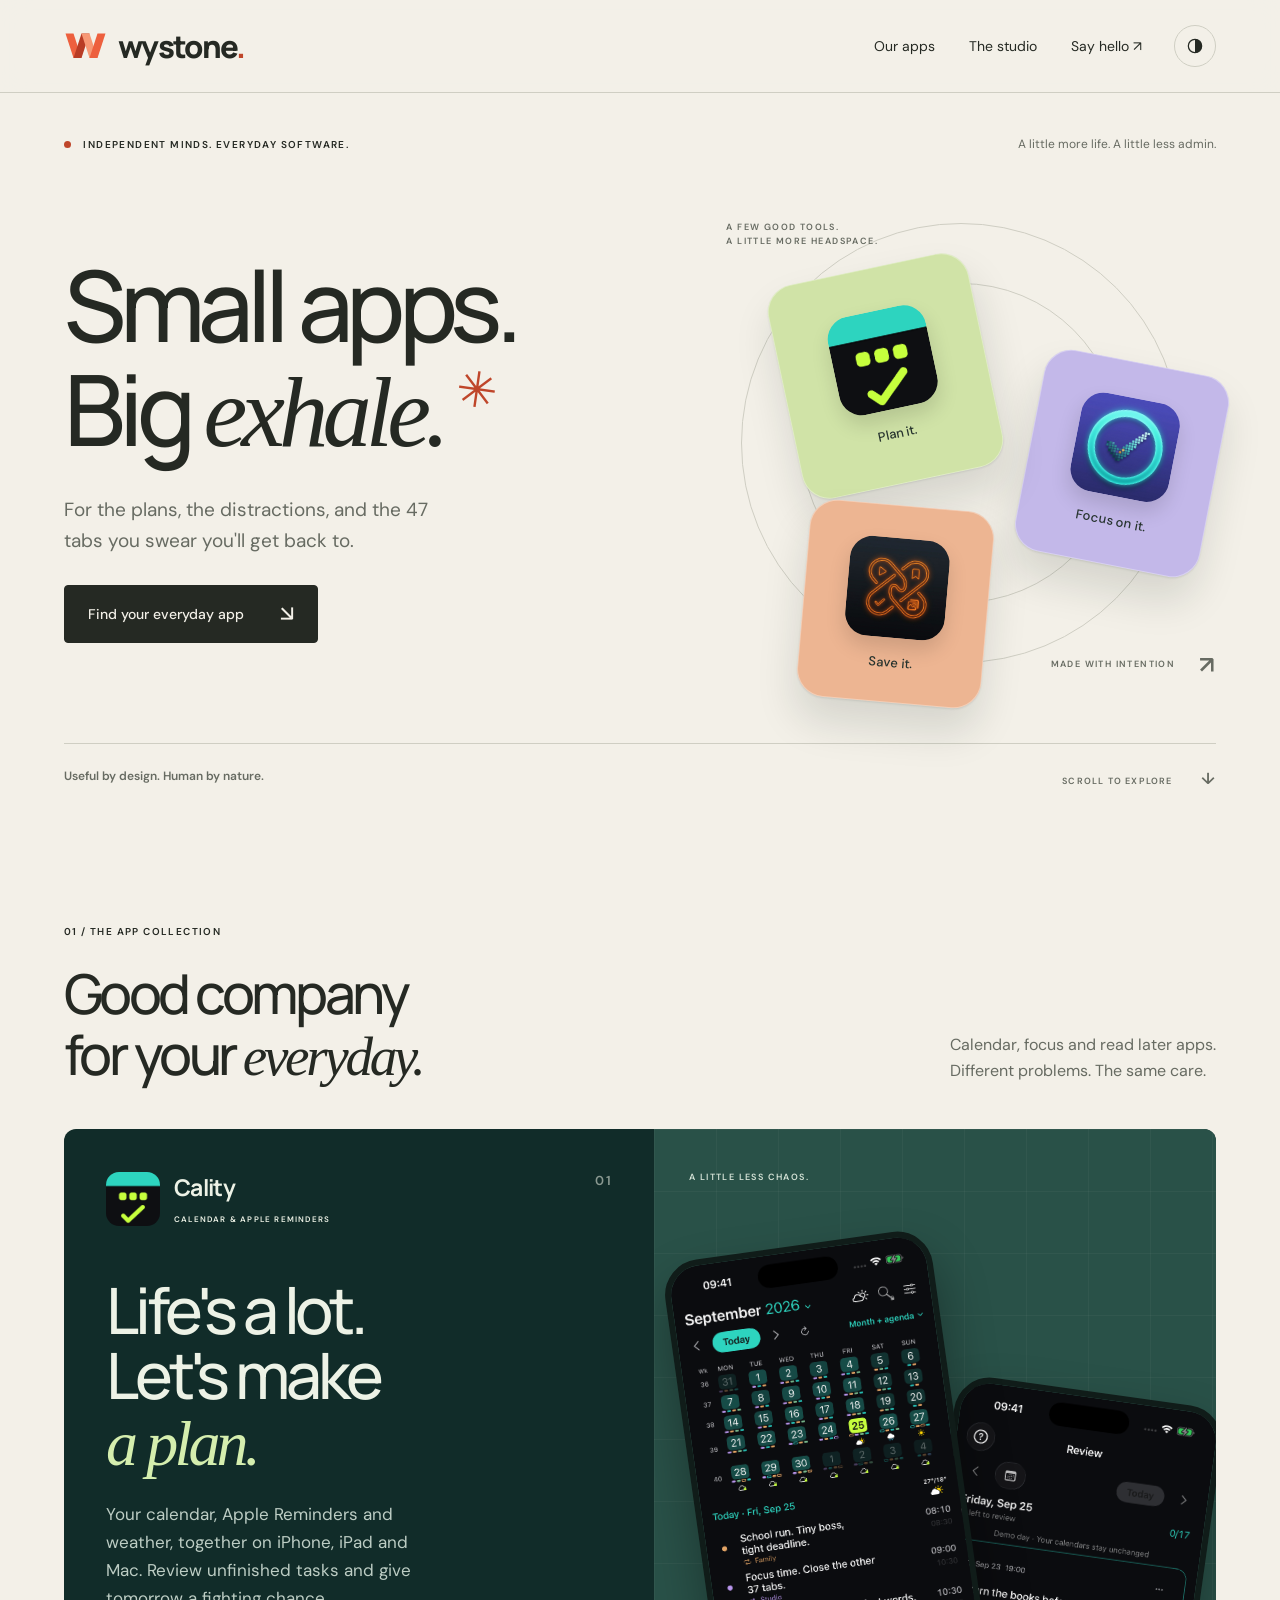
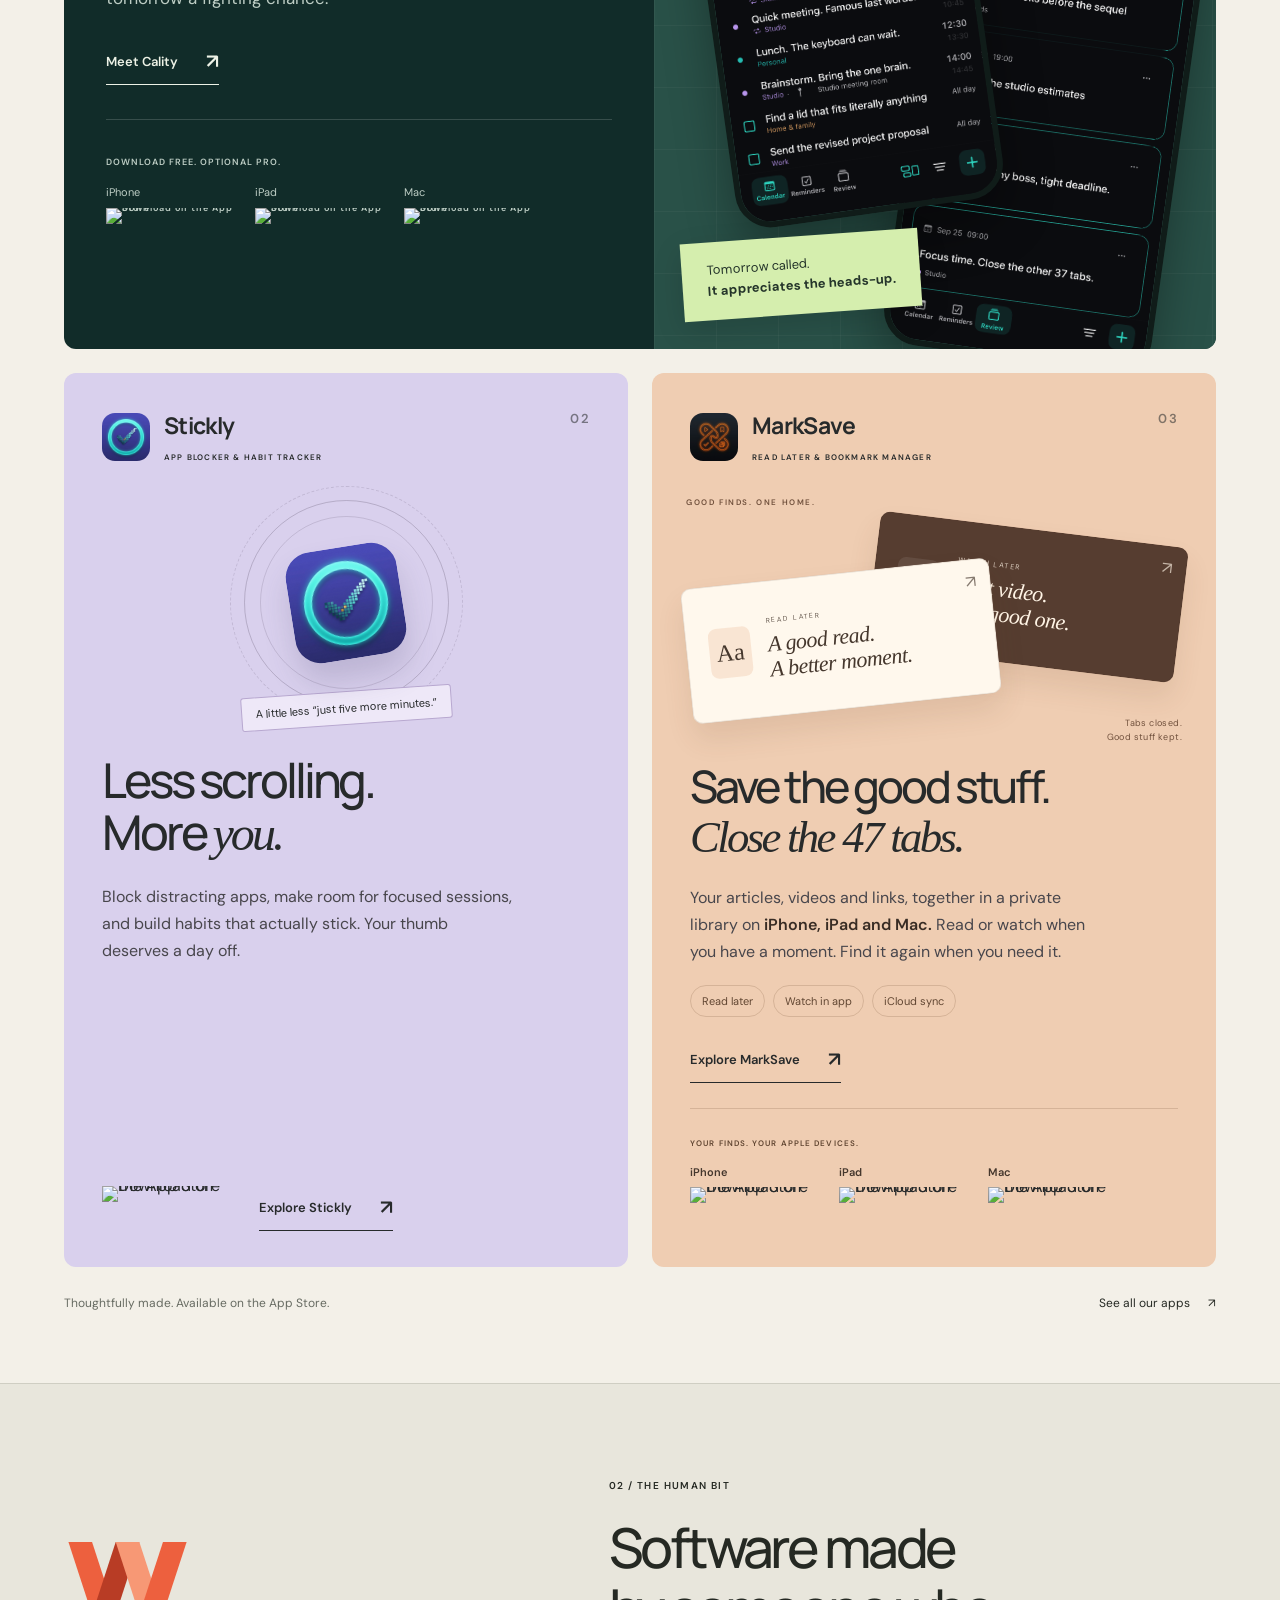
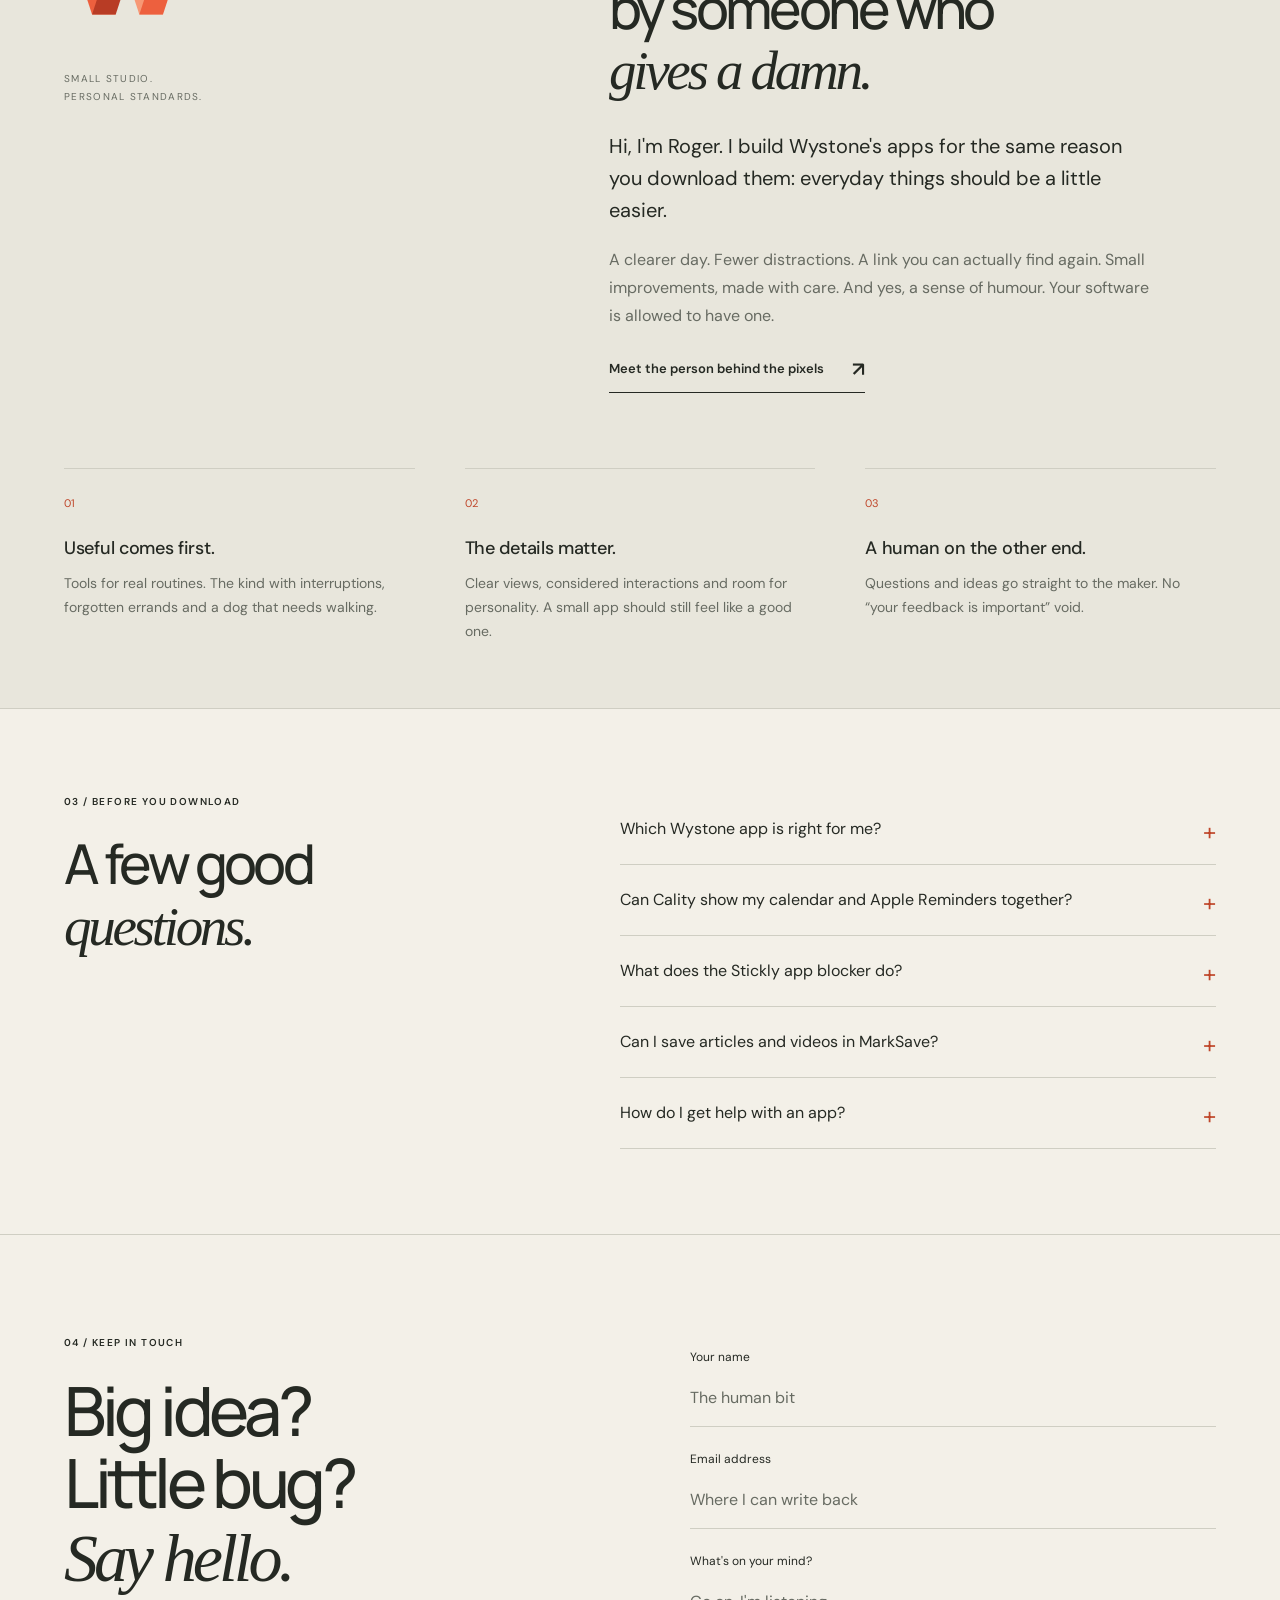
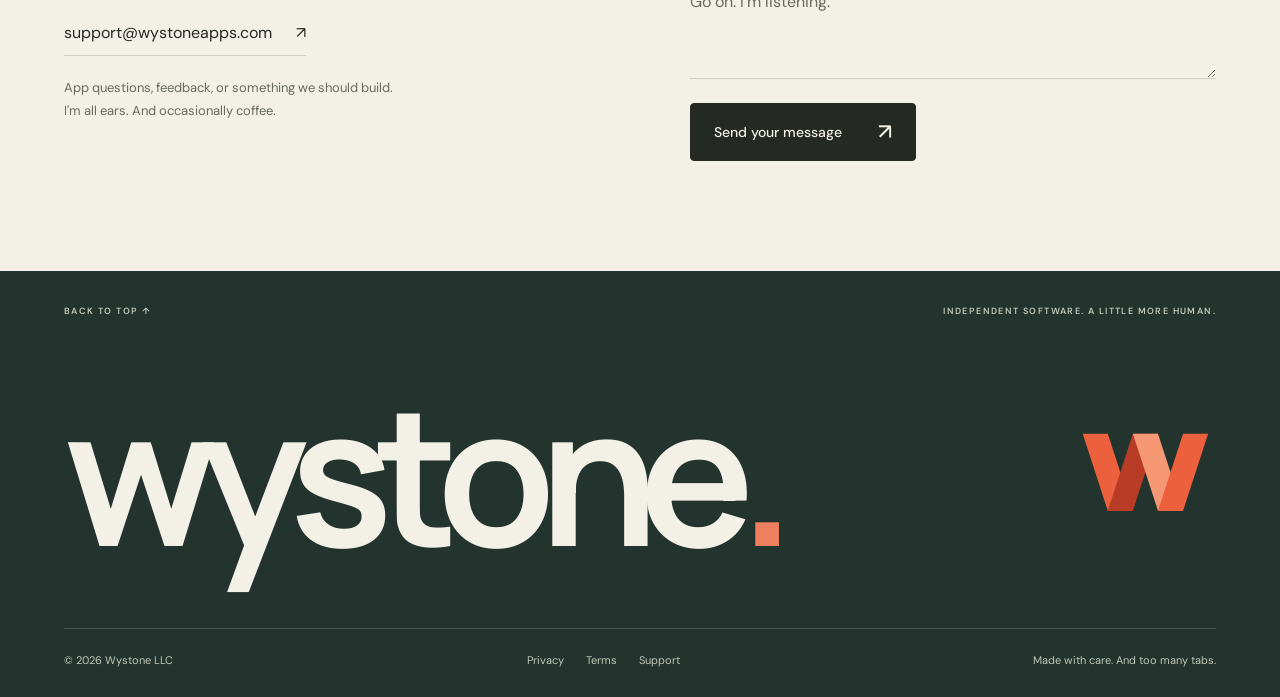
==== commit 052f61e0: "Improve MarkSave showcase and publish dedicated product website" ====
--- a/index.html
+++ b/index.html
@@ -8,9 +8,9 @@
 <link rel="canonical" href="https://wystoneapps.com/"><link rel="icon" type="image/svg+xml" href="assets/wystone-favicon.svg">
 <meta property="og:type" content="website"><meta property="og:url" content="https://wystoneapps.com/"><meta property="og:title" content="Wystone. Small apps. Big exhale."><meta property="og:description" content="Plan your day. Find your focus. Save the good stuff. Meet three thoughtfully made apps from an independent software studio."><meta name="robots" content="index,follow,max-image-preview:large"><meta property="og:site_name" content="Wystone"><meta property="og:image" content="https://wystoneapps.com/assets/wystone-social.png"><meta property="og:image:width" content="1200"><meta property="og:image:height" content="630"><meta property="og:image:alt" content="Wystone. Small apps. Big exhale. Calendar, focus and read later apps."><meta name="twitter:card" content="summary_large_image"><meta name="twitter:title" content="Wystone. Small apps. Big exhale."><meta name="twitter:description" content="Calendar, focus and read later apps. A little more life. A little less admin."><meta name="twitter:image" content="https://wystoneapps.com/assets/wystone-social.png">
 <link rel="preconnect" href="https://fonts.googleapis.com"><link rel="preconnect" href="https://fonts.gstatic.com" crossorigin><link href="https://fonts.googleapis.com/css2?family=DM+Sans:wght@400;500;600;700&family=Manrope:wght@400;500;600;700;800&display=swap" rel="stylesheet">
-<link rel="stylesheet" href="studio.css?v=20260926-1">
+<link rel="stylesheet" href="studio.css?v=20260926-2">
 <script>try{var theme=localStorage.getItem('wystone-theme');if(theme==='dark'||theme==='light')document.documentElement.dataset.theme=theme}catch(e){}</script>
-<script type="application/ld+json">{"@context":"https://schema.org","@graph":[{"@type":"Organization","@id":"https://wystoneapps.com/#organization","name":"Wystone LLC","url":"https://wystoneapps.com/","logo":"https://wystoneapps.com/assets/wystone-mark.svg","email":"support@wystoneapps.com","sameAs":["https://apps.apple.com/us/developer/wystone-llc/id1851750664"]},{"@type":"WebSite","@id":"https://wystoneapps.com/#website","name":"Wystone","url":"https://wystoneapps.com/","publisher":{"@id":"https://wystoneapps.com/#organization"}},{"@type":"CollectionPage","@id":"https://wystoneapps.com/#collection","url":"https://wystoneapps.com/","name":"Wystone calendar, focus and read later apps","isPartOf":{"@id":"https://wystoneapps.com/#website"},"mainEntity":{"@type":"ItemList","itemListElement":[{"@type":"ListItem","position":1,"item":{"@type":"SoftwareApplication","name":"Cality","url":"https://wystoneapps.com/cality/","downloadUrl":"https://apps.apple.com/us/app/calendar-tasks-cality/id6812285970","applicationCategory":"ProductivityApplication","description":"Calendar and Apple Reminders for iPhone, iPad and Mac, with daily Review, widgets and weather.","publisher":{"@id":"https://wystoneapps.com/#organization"}}},{"@type":"ListItem","position":2,"item":{"@type":"SoftwareApplication","name":"Stickly","url":"https://wystoneapps.com/stickly/","downloadUrl":"https://apps.apple.com/us/app/stickly-habits-focus/id6756774401","applicationCategory":"ProductivityApplication","description":"App blocking, focus sessions and habit tracking for iPhone.","publisher":{"@id":"https://wystoneapps.com/#organization"}}},{"@type":"ListItem","position":3,"item":{"@type":"SoftwareApplication","name":"MarkSave","url":"https://apps.apple.com/us/app/marksave/id6772652552","downloadUrl":"https://apps.apple.com/us/app/marksave/id6772652552","applicationCategory":"ProductivityApplication","description":"Save articles, videos and links in a private read later library.","publisher":{"@id":"https://wystoneapps.com/#organization"}}}]}}]}</script>
+<script type="application/ld+json">{"@context":"https://schema.org","@graph":[{"@type":"Organization","@id":"https://wystoneapps.com/#organization","name":"Wystone LLC","url":"https://wystoneapps.com/","logo":"https://wystoneapps.com/assets/wystone-mark.svg","email":"support@wystoneapps.com","sameAs":["https://apps.apple.com/us/developer/wystone-llc/id1851750664"]},{"@type":"WebSite","@id":"https://wystoneapps.com/#website","name":"Wystone","url":"https://wystoneapps.com/","publisher":{"@id":"https://wystoneapps.com/#organization"}},{"@type":"CollectionPage","@id":"https://wystoneapps.com/#collection","url":"https://wystoneapps.com/","name":"Wystone calendar, focus and read later apps","isPartOf":{"@id":"https://wystoneapps.com/#website"},"mainEntity":{"@type":"ItemList","itemListElement":[{"@type":"ListItem","position":1,"item":{"@type":"SoftwareApplication","name":"Cality","url":"https://wystoneapps.com/cality/","downloadUrl":"https://apps.apple.com/us/app/calendar-tasks-cality/id6812285970","applicationCategory":"ProductivityApplication","description":"Calendar and Apple Reminders for iPhone, iPad and Mac, with daily Review, widgets and weather.","publisher":{"@id":"https://wystoneapps.com/#organization"}}},{"@type":"ListItem","position":2,"item":{"@type":"SoftwareApplication","name":"Stickly","url":"https://wystoneapps.com/stickly/","downloadUrl":"https://apps.apple.com/us/app/stickly-habits-focus/id6756774401","applicationCategory":"ProductivityApplication","description":"App blocking, focus sessions and habit tracking for iPhone.","publisher":{"@id":"https://wystoneapps.com/#organization"}}},{"@type":"ListItem","position":3,"item":{"@type":"SoftwareApplication","name":"MarkSave","url":"https://wystoneapps.com/marksave/","downloadUrl":"https://apps.apple.com/us/app/read-later-bookmarks-marksave/id6772652552","applicationCategory":"ProductivityApplication","description":"Read later and bookmark manager for iPhone, iPad and Mac. Save articles, videos and links in a private library with iCloud sync.","publisher":{"@id":"https://wystoneapps.com/#organization"},"operatingSystem":"iOS, iPadOS, macOS"}}]}}]}</script>
 </head>
 <body>
 <a class="skip" href="#main">Skip to content</a>
@@ -20,11 +20,24 @@
 <section class="work shell" id="apps"><div class="section-heading"><div><p class="eyebrow">01 / THE APP COLLECTION</p><h2>Good company<br>for your <span class="serif">everyday.</span></h2></div><p>Calendar, focus and read later apps.<br> Different problems. The same care.</p></div>
 <article class="cality-feature" id="cality"><div class="cality-copy"><div class="product-id"><img src="cality/assets/icon.png" width="54" height="54" alt=""><div><h3>Cality</h3><span>CALENDAR &amp; APPLE REMINDERS</span></div><span class="product-number">01</span></div><h4>Life's a lot.<br>Let's make<br><span class="serif">a plan.</span></h4><p>Your calendar, Apple Reminders and weather, together on iPhone, iPad and Mac. Review unfinished tasks and give tomorrow a fighting chance.</p><a class="line-link" href="cality/">Meet Cality <span aria-hidden="true">↗</span></a><div class="cality-downloads">DOWNLOAD FREE. OPTIONAL PRO.<div class="store-downloads" aria-label="Download Cality for your device"><div class="store-platform"><span>iPhone</span><a class="appbadge" href="https://apps.apple.com/us/app/calendar-tasks-cality/id6812285970?platform=iphone" target="_blank" rel="noopener" aria-label="Download Cality for iPhone on the App Store"><img src="https://tools.applemediaservices.com/api/badges/download-on-the-app-store/black/en-us?size=250x83" width="139" height="46" alt="Download on the App Store" loading="lazy"></a></div><div class="store-platform"><span>iPad</span><a class="appbadge" href="https://apps.apple.com/us/app/calendar-tasks-cality/id6812285970" target="_blank" rel="noopener" aria-label="Download Cality for iPad on the App Store"><img src="https://tools.applemediaservices.com/api/badges/download-on-the-app-store/black/en-us?size=250x83" width="139" height="46" alt="Download on the App Store" loading="lazy"></a></div><div class="store-platform"><span>Mac</span><a class="appbadge" href="https://apps.apple.com/us/app/calendar-tasks-cality/id6812285970?platform=mac" target="_blank" rel="noopener" aria-label="Download Cality for Mac on the App Store"><img src="https://tools.applemediaservices.com/api/badges/download-on-the-app-store/black/en-us?size=250x83" width="139" height="46" alt="Download on the App Store" loading="lazy"></a></div></div></div></div><div class="cality-art"><div class="art-grid"></div><span class="art-label">A LITTLE LESS CHAOS.</span><img class="calendar-phone" src="cality/assets/calendar.png" alt="Cality calendar and agenda with fictional plans" width="1320" height="2868" loading="lazy"><img class="review-phone" src="cality/assets/review.png" alt="Cality Review with fictional unfinished tasks" width="1320" height="2868" loading="lazy"><div class="art-note">Tomorrow called.<br><b>It appreciates the heads-up.</b></div></div></article>
 <div class="app-pair"><article class="product-card stickly-card" id="stickly"><div class="product-id"><img src="stickly/assets/stickly-icon.png" width="48" height="48" alt=""><div><h3>Stickly</h3><span>APP BLOCKER &amp; HABIT TRACKER</span></div><span class="product-number">02</span></div><div class="focus-art" aria-hidden="true"><div class="focus-ring"><img src="stickly/assets/stickly-icon.png" width="112" height="112" alt=""></div><span class="focus-tag">A little less “just five more minutes.”</span></div><h4>Less scrolling.<br>More <span class="serif">you.</span></h4><p>Block distracting apps, make room for focused sessions, and build habits that actually stick. Your thumb deserves a day off.</p><div class="product-actions"><a class="appbadge" href="https://apps.apple.com/us/app/stickly-habits-focus/id6756774401" target="_blank" rel="noopener" aria-label="Download Stickly on the App Store"><img src="https://tools.applemediaservices.com/api/badges/download-on-the-app-store/black/en-us?size=250x83" width="139" height="46" alt="Download on the App Store" loading="lazy"></a><a class="line-link" href="stickly/">Explore Stickly <span aria-hidden="true">↗</span></a></div></article>
-<article class="product-card marksave-card" id="marksave"><div class="product-id"><img src="assets/marksave-icon.png" width="48" height="48" alt=""><div><h3>MarkSave</h3><span>READ LATER &amp; BOOKMARK MANAGER</span></div><span class="product-number">03</span></div><div class="save-art" aria-hidden="true"><div class="saved-sheet sheet-back"></div><div class="saved-sheet sheet-middle"></div><div class="saved-sheet sheet-front"><img src="assets/marksave-icon.png" width="72" height="72" alt=""><span>Good finds.<br>One home.</span><i>↗</i></div></div><h4>Your good finds.<br><span class="serif">Found again.</span></h4><p>Keep articles, videos and links in one private library. Read or watch when you're ready. “Somewhere in my tabs” is not a filing system.</p><div class="product-actions"><a class="appbadge" href="https://apps.apple.com/us/app/marksave/id6772652552" target="_blank" rel="noopener" aria-label="Download MarkSave on the App Store"><img src="https://tools.applemediaservices.com/api/badges/download-on-the-app-store/black/en-us?size=250x83" width="139" height="46" alt="Download on the App Store" loading="lazy"></a><a class="line-link" href="https://apps.apple.com/us/app/marksave/id6772652552" target="_blank" rel="noopener">Meet MarkSave <span aria-hidden="true">↗</span></a></div></article></div>
+<article class="product-card marksave-card" id="marksave">
+<div class="product-id"><img src="assets/marksave-icon.png" width="48" height="48" alt=""><div><h3>MarkSave</h3><span>READ LATER &amp; BOOKMARK MANAGER</span></div><span class="product-number">03</span></div>
+<div class="marksave-library-art" aria-hidden="true">
+<span class="library-caption">GOOD FINDS. ONE HOME.</span>
+<div class="library-slip slip-video"><span class="slip-symbol">▶</span><div><small>WATCH LATER</small><strong>That video.<br>The good one.</strong></div><span class="slip-bookmark">↗</span></div>
+<div class="library-slip slip-article"><span class="slip-symbol">Aa</span><div><small>READ LATER</small><strong>A good read.<br>A better moment.</strong></div><span class="slip-bookmark">↗</span></div>
+<span class="library-stamp">Tabs closed.<br>Good stuff kept.</span>
+</div>
+<h4>Save the good stuff.<br><span class="serif">Close the 47 tabs.</span></h4>
+<p>Your articles, videos and links, together in a private library on <strong>iPhone, iPad and Mac.</strong> Read or watch when you have a moment. Find it again when you need it.</p>
+<div class="marksave-details"><span>Read later</span><span>Watch in app</span><span>iCloud sync</span></div>
+<a class="line-link marksave-explore" href="marksave/">Explore MarkSave <span aria-hidden="true">↗</span></a>
+<div class="marksave-downloads"><span class="download-eyebrow">YOUR FINDS. YOUR APPLE DEVICES.</span><div class="store-downloads" aria-label="Download MarkSave for your device"><div class="store-platform"><span>iPhone</span><a class="appbadge" href="https://apps.apple.com/us/app/read-later-bookmarks-marksave/id6772652552?platform=iphone" target="_blank" rel="noopener" aria-label="Download MarkSave for iPhone on the App Store"><img src="https://tools.applemediaservices.com/api/badges/download-on-the-app-store/black/en-us?size=250x83" width="139" height="46" alt="Download on the App Store" loading="lazy"></a></div><div class="store-platform"><span>iPad</span><a class="appbadge" href="https://apps.apple.com/us/app/read-later-bookmarks-marksave/id6772652552" target="_blank" rel="noopener" aria-label="Download MarkSave for iPad on the App Store"><img src="https://tools.applemediaservices.com/api/badges/download-on-the-app-store/black/en-us?size=250x83" width="139" height="46" alt="Download on the App Store" loading="lazy"></a></div><div class="store-platform"><span>Mac</span><a class="appbadge" href="https://apps.apple.com/us/app/read-later-bookmarks-marksave/id6772652552?platform=mac" target="_blank" rel="noopener" aria-label="Download MarkSave for Mac on the App Store"><img src="https://tools.applemediaservices.com/api/badges/download-on-the-app-store/black/en-us?size=250x83" width="139" height="46" alt="Download on the App Store" loading="lazy"></a></div></div></div>
+</article></div>
 <div class="collection-foot"><span>Thoughtfully made. Available on the App Store.</span><a href="https://apps.apple.com/us/developer/wystone-llc/id1851750664" target="_blank" rel="noopener">See all our apps <span aria-hidden="true">↗</span></a></div>
 </section>
 <section class="studio-section" id="about"><div class="shell studio-grid"><div class="studio-sign"><img src="assets/wystone-mark.svg" width="115" height="115" alt="Wystone folded-ribbon mark"><p>SMALL STUDIO.<br>PERSONAL STANDARDS.</p></div><div><p class="eyebrow">02 / THE HUMAN BIT</p><h2>Software made<br>by someone who<br><span class="serif">gives a damn.</span></h2><p class="studio-intro">Hi, I'm Roger. I build Wystone's apps for the same reason you download them: everyday things should be a little easier.</p><p class="studio-detail">A clearer day. Fewer distractions. A link you can actually find again. Small improvements, made with care. And yes, a sense of humour. Your software is allowed to have one.</p><a class="line-link" href="https://x.com/rogercampsx" target="_blank" rel="noopener">Meet the person behind the pixels <span aria-hidden="true">↗</span></a></div></div><div class="shell principles"><article><span>01</span><h3>Useful comes first.</h3><p>Tools for real routines. The kind with interruptions, forgotten errands and a dog that needs walking.</p></article><article><span>02</span><h3>The details matter.</h3><p>Clear views, considered interactions and room for personality. A small app should still feel like a good one.</p></article><article><span>03</span><h3>A human on the other end.</h3><p>Questions and ideas go straight to the maker. No “your feedback is important” void.</p></article></div></section>
-<section class="faq-section shell" id="questions"><div><p class="eyebrow">03 / BEFORE YOU DOWNLOAD</p><h2>A few good<br><span class="serif">questions.</span></h2></div><div class="faq-items"><details><summary>Which Wystone app is right for me?</summary><p>Use Cality to see your calendar and Apple Reminders together, Stickly to block distracting apps and build habits, or MarkSave to save articles, videos and links for later. Each app works independently, so start with the one that solves your everyday problem.</p></details><details><summary>Can Cality show my calendar and Apple Reminders together?</summary><p>Yes. Cality connects to the calendars available through Apple’s calendar system and to Apple Reminders, with your permission. It is available for iPhone, iPad and Mac. Core features are free, with optional Pro features available in the app.</p></details><details><summary>What does the Stickly app blocker do?</summary><p>Stickly helps you block distracting apps on iPhone, set aside focused sessions and build habits. Explore the Stickly page for a closer look at its focus tools and the App Store for current availability and pricing.</p></details><details><summary>Can I save articles and videos in MarkSave?</summary><p>Yes. MarkSave keeps links, articles and videos in a private read later library. Read articles or watch videos in the app, and sync your library over iCloud.</p></details><details><summary>How do I get help with an app?</summary><p>Email support@wystoneapps.com or use the contact form below. Tell me which app and device you are using, and what happened. Your message goes to the person building the apps.</p></details></div></section>
+<section class="faq-section shell" id="questions"><div><p class="eyebrow">03 / BEFORE YOU DOWNLOAD</p><h2>A few good<br><span class="serif">questions.</span></h2></div><div class="faq-items"><details><summary>Which Wystone app is right for me?</summary><p>Use Cality to see your calendar and Apple Reminders together, Stickly to block distracting apps and build habits, or MarkSave to save articles, videos and links for later. Each app works independently, so start with the one that solves your everyday problem.</p></details><details><summary>Can Cality show my calendar and Apple Reminders together?</summary><p>Yes. Cality connects to the calendars available through Apple’s calendar system and to Apple Reminders, with your permission. It is available for iPhone, iPad and Mac. Core features are free, with optional Pro features available in the app.</p></details><details><summary>What does the Stickly app blocker do?</summary><p>Stickly helps you block distracting apps on iPhone, set aside focused sessions and build habits. Explore the Stickly page for a closer look at its focus tools and the App Store for current availability and pricing.</p></details><details><summary>Can I save articles and videos in MarkSave?</summary><p>Yes. MarkSave is a read later app and bookmark manager for iPhone, iPad and Mac. Keep articles, videos and links in one private library, read or watch in the app, and sync your saved finds over iCloud. <a href="marksave/">Explore MarkSave’s reading and saving tools.</a></p></details><details><summary>How do I get help with an app?</summary><p>Email support@wystoneapps.com or use the contact form below. Tell me which app and device you are using, and what happened. Your message goes to the person building the apps.</p></details></div></section>
 <section class="contact-section shell" id="contact"><div><p class="eyebrow">04 / KEEP IN TOUCH</p><h2>Big idea?<br>Little bug?<br><span class="serif">Say hello.</span></h2><a class="contact-email" href="mailto:support@wystoneapps.com">support@wystoneapps.com <span aria-hidden="true">↗</span></a><p>App questions, feedback, or something we should build.<br>I'm all ears. And occasionally coffee.</p></div><form class="contact-form" action="https://formsubmit.co/support@wystoneapps.com" method="POST"><input type="hidden" name="_subject" value="New message from wystoneapps.com"><input type="hidden" name="_template" value="table"><input type="hidden" name="_next" value="https://wystoneapps.com/#contact"><input class="honey" type="text" name="_honey" tabindex="-1" autocomplete="off" aria-hidden="true"><label for="contact-name">Your name</label><input id="contact-name" name="name" placeholder="The human bit" autocomplete="name" required><label for="contact-email">Email address</label><input id="contact-email" name="email" type="email" placeholder="Where I can write back" autocomplete="email" required><label for="contact-message">What's on your mind?</label><textarea id="contact-message" name="message" rows="3" placeholder="Go on. I'm listening." required></textarea><button class="solid-button" type="submit">Send your message <span aria-hidden="true">↗</span></button></form></section>
 </main>
 <footer class="site-footer"><div class="shell"><div class="footer-top"><a href="#top">BACK TO TOP ↑</a><span>INDEPENDENT SOFTWARE. A LITTLE MORE HUMAN.</span></div><a class="footer-wordmark" href="#top" aria-label="Wystone home">wystone<span>.</span><img src="assets/wystone-mark.svg" width="130" height="130" alt=""></a><div class="footer-bottom"><span>© 2026 Wystone LLC</span><div><a href="privacy.html">Privacy</a><a href="terms.html">Terms</a><a href="mailto:support@wystoneapps.com">Support</a></div><span>Made with care. And too many tabs.</span></div></div></footer>
--- a/studio.css
+++ b/studio.css
@@ -5,3 +5,33 @@
 @media(max-width:650px){.shell{padding-left:22px;padding-right:22px}.nav-row{height:76px;gap:14px}.brand{font-size:26px;gap:5px}.brand img{width:34px;height:34px}.nav-row nav{gap:18px;font-size:12px}.nav-row nav a:nth-child(2),.nav-row nav a:nth-child(3){display:none}.theme-toggle{width:36px;height:36px}.hero{padding-top:28px}.eyebrow{font-size:9px;letter-spacing:1.1px}.hero-grid{grid-template-columns:1fr;min-height:0}.hero-copy{padding:35px 0 0}h1{font-size:clamp(57px,12.7vw,82px);margin-bottom:24px}.hero-star{display:inline-block;font-size:.45em;margin-left:5px}.hero-copy>p{font-size:17px;max-width:320px}.hero-copy .solid-button{padding:15px 20px;font-size:13px}.app-sculpture{height:430px;min-width:0;transform:none;margin-top:22px;width:100%;max-width:420px;justify-self:center}.sculpture-orbit{width:310px;height:310px;top:65px}.orbit-two{width:230px;height:230px;top:105px}.sculpture-tile{border-radius:23px;gap:12px}.sculpture-tile img{width:80px;height:80px;border-radius:19px}.sculpture-tile>span{font-size:11px}.tile-cality{width:155px;height:169px;left:10%;top:64px}.tile-stickly{width:145px;height:159px;right:4%;top:143px}.tile-marksave{width:145px;height:152px;left:18%;bottom:18px}.sculpture-caption{top:5px;left:0;font-size:8px}.sculpture-foot{bottom:0;font-size:7px}.hero-bottom{font-size:10px;gap:18px;margin-top:22px}.hero-bottom a{font-size:8px;white-space:nowrap;letter-spacing:.5px}.hero-bottom a span{margin-left:5px}.work{padding-top:65px;padding-bottom:45px}.section-heading{display:block;margin-bottom:28px}.section-heading>p{margin-top:18px;font-size:14px}.section-heading>p br{display:none}h2{font-size:42px}.cality-feature{grid-template-columns:1fr}.cality-copy{padding:27px}.cality-copy h4{font-size:60px;margin-top:35px}.cality-copy>p{font-size:16px;max-width:350px}.cality-copy .product-id>div>span{font-size:8px}.cality-downloads{padding-top:24px;margin-top:25px}.store-downloads{gap:18px}.cality-art{min-height:540px}.art-label{top:27px;left:27px}.calendar-phone{width:220px;top:80px;left:10%}.review-phone{width:210px;top:190px;left:52%}.art-note{bottom:24px;left:22px;font-size:12px}.app-pair{grid-template-columns:1fr;gap:20px;margin-top:20px}.product-card{padding:27px}.product-id>div>span{font-size:8px}.product-number{display:block}.product-card h4{font-size:44px}.product-card>p{font-size:15px}.product-actions{flex-direction:row;align-items:center;gap:18px}.product-actions .line-link{font-size:12px;gap:12px}.focus-art,.save-art{height:260px}.collection-foot{font-size:10px;line-height:1.7;gap:16px}.collection-foot a{white-space:nowrap}.collection-foot a span{margin-left:4px}.studio-section{padding:55px 0 45px}.studio-grid{grid-template-columns:1fr;gap:30px}.studio-sign{display:flex;align-items:center;gap:22px;padding:0}.studio-sign img{width:65px;height:65px;margin:0}.studio-sign p{font-size:8px;margin:0}.studio-intro{font-size:18px;margin-top:20px}.studio-detail{font-size:15px}.principles{grid-template-columns:1fr;margin-top:40px;gap:24px}.principles article{padding-top:18px;display:grid;grid-template-columns:30px 1fr;gap:0 10px}.principles h3{margin:0 0 10px}.principles p{grid-column:2}.contact-section{grid-template-columns:1fr;gap:24px;padding-top:60px;padding-bottom:55px}.contact-section h2{font-size:54px}.contact-email{font-size:16px}.contact-form{padding-top:0}.footer-top{font-size:8px;gap:30px;line-height:1.8}.footer-top>span{max-width:180px;text-align:right}.footer-wordmark{font-size:18vw;letter-spacing:-.09em;margin:20px 0 30px}.footer-wordmark img{width:11%}.footer-bottom{flex-wrap:wrap;font-size:10px;gap:18px}.footer-bottom>div{gap:18px}}
 @media(prefers-reduced-motion:reduce){html{scroll-behavior:auto}*{transition:none!important;animation:none!important}}
 .faq-section{display:grid;grid-template-columns:.8fr 1fr;gap:80px;padding-top:85px;padding-bottom:85px;border-bottom:1px solid var(--line)}.faq-items details{border-bottom:1px solid var(--line)}.faq-items summary{list-style:none;position:relative;padding:23px 28px 23px 0;cursor:pointer;font-size:16px;line-height:1.5}.faq-items summary::-webkit-details-marker{display:none}.faq-items summary:after{content:'+';position:absolute;right:0;top:20px;font-size:24px;color:var(--orange)}.faq-items details[open] summary:after{content:'−'}.faq-items p{font-size:14px;color:var(--muted);line-height:1.8;padding-right:15px;margin-bottom:24px}.faq-items summary:focus-visible{outline:3px solid var(--orange);outline-offset:3px}@media(max-width:650px){.faq-section{grid-template-columns:1fr;gap:10px;padding-top:55px;padding-bottom:45px}.faq-items summary{font-size:15px}}
+
+/* MarkSave: a reading shelf, with clear destinations for all three devices. */
+.marksave-card{background:#efcdb2;position:relative}
+.marksave-card .product-id{position:relative;z-index:1}
+.marksave-library-art{height:275px;position:relative;margin:8px -4px 0;isolation:isolate}
+.library-caption{position:absolute;left:0;top:24px;font-size:8px;letter-spacing:1.6px;color:#71513d;font-weight:600}
+.library-slip{position:absolute;width:75%;max-width:310px;min-height:136px;border:1px solid #59413222;border-radius:10px;padding:22px;display:flex;align-items:center;gap:17px;box-shadow:0 16px 28px #6740241c;transition:transform .25s}
+.slip-video{right:0;top:56px;background:#563d30;color:#fff4e5;transform:rotate(7deg)}
+.slip-article{left:0;top:100px;background:#fff8ed;color:#45372d;transform:rotate(-6deg);z-index:1}
+.slip-symbol{width:42px;height:50px;background:#e8ac8240;border-radius:8px;display:grid;place-items:center;flex-shrink:0;font:24px Georgia,serif}
+.slip-video .slip-symbol{font-size:16px;background:#ffffff15}
+.library-slip small{display:block;font-size:7px;letter-spacing:1.5px;margin-bottom:8px;opacity:.8}
+.library-slip strong{font:italic 22px/1.1 Georgia,serif;letter-spacing:-.5px}
+.slip-bookmark{position:absolute;right:13px;top:10px;font-size:17px;opacity:.65}
+.library-stamp{position:absolute;right:0;bottom:4px;font-size:9px;line-height:1.5;text-align:right;letter-spacing:.4px;color:#71513d}
+.marksave-card:hover .slip-video{transform:rotate(4deg) translateY(-3px)}
+.marksave-card:hover .slip-article{transform:rotate(-3deg) translateY(-3px)}
+.marksave-card h4{font-size:clamp(36px,3.5vw,48px)}
+.marksave-card>p strong{font-weight:600;color:#382c24}
+.marksave-details{display:flex;flex-wrap:wrap;gap:8px;margin:-8px 0 19px;font-size:11px;color:#614632}
+.marksave-details span{padding:8px 11px;border:1px solid #704d3033;border-radius:30px}
+.marksave-explore{align-self:flex-start;margin-bottom:25px}
+.marksave-downloads{border-top:1px solid #704d3033;padding-top:21px;margin-top:auto}
+.download-eyebrow{font-size:8px;letter-spacing:1.1px;font-weight:600;color:#614632}
+.marksave-downloads .store-downloads{gap:13px 16px}
+.marksave-downloads .store-platform>span{font-weight:600;color:#45372d}
+.faq-items p a{text-decoration:underline;text-underline-offset:3px}
+@media(max-width:1000px) and (min-width:651px){.library-slip{width:90%;padding:17px;gap:12px}.library-slip strong{font-size:20px}.library-slip .slip-symbol{width:35px}.marksave-card h4{font-size:36px}}
+@media(max-width:650px){.marksave-card h4{font-size:clamp(32px,8.5vw,44px)}.marksave-library-art{height:270px}.library-slip{max-width:285px;width:82%}.marksave-downloads .store-downloads{gap:16px}.marksave-card .product-number{display:none}}
+@media(prefers-reduced-motion:reduce){.marksave-card:hover .library-slip{transform:none}}
